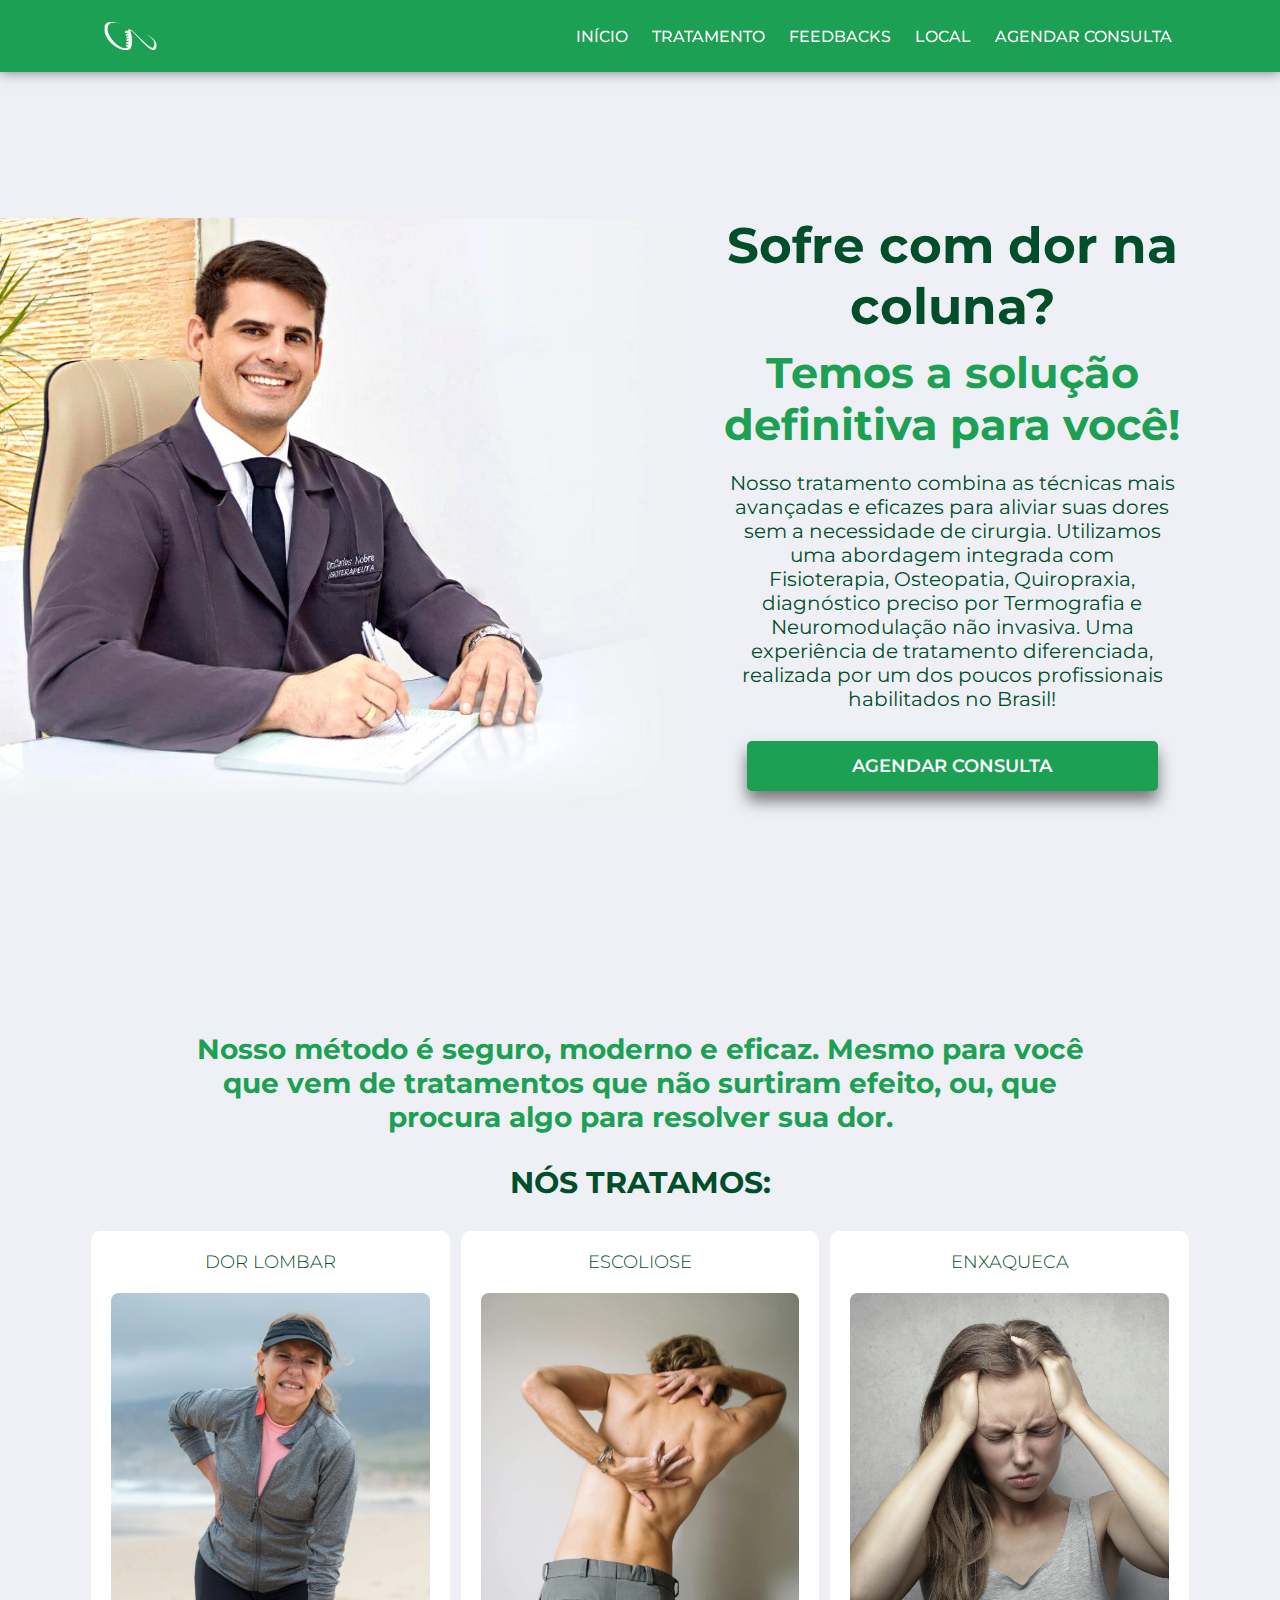
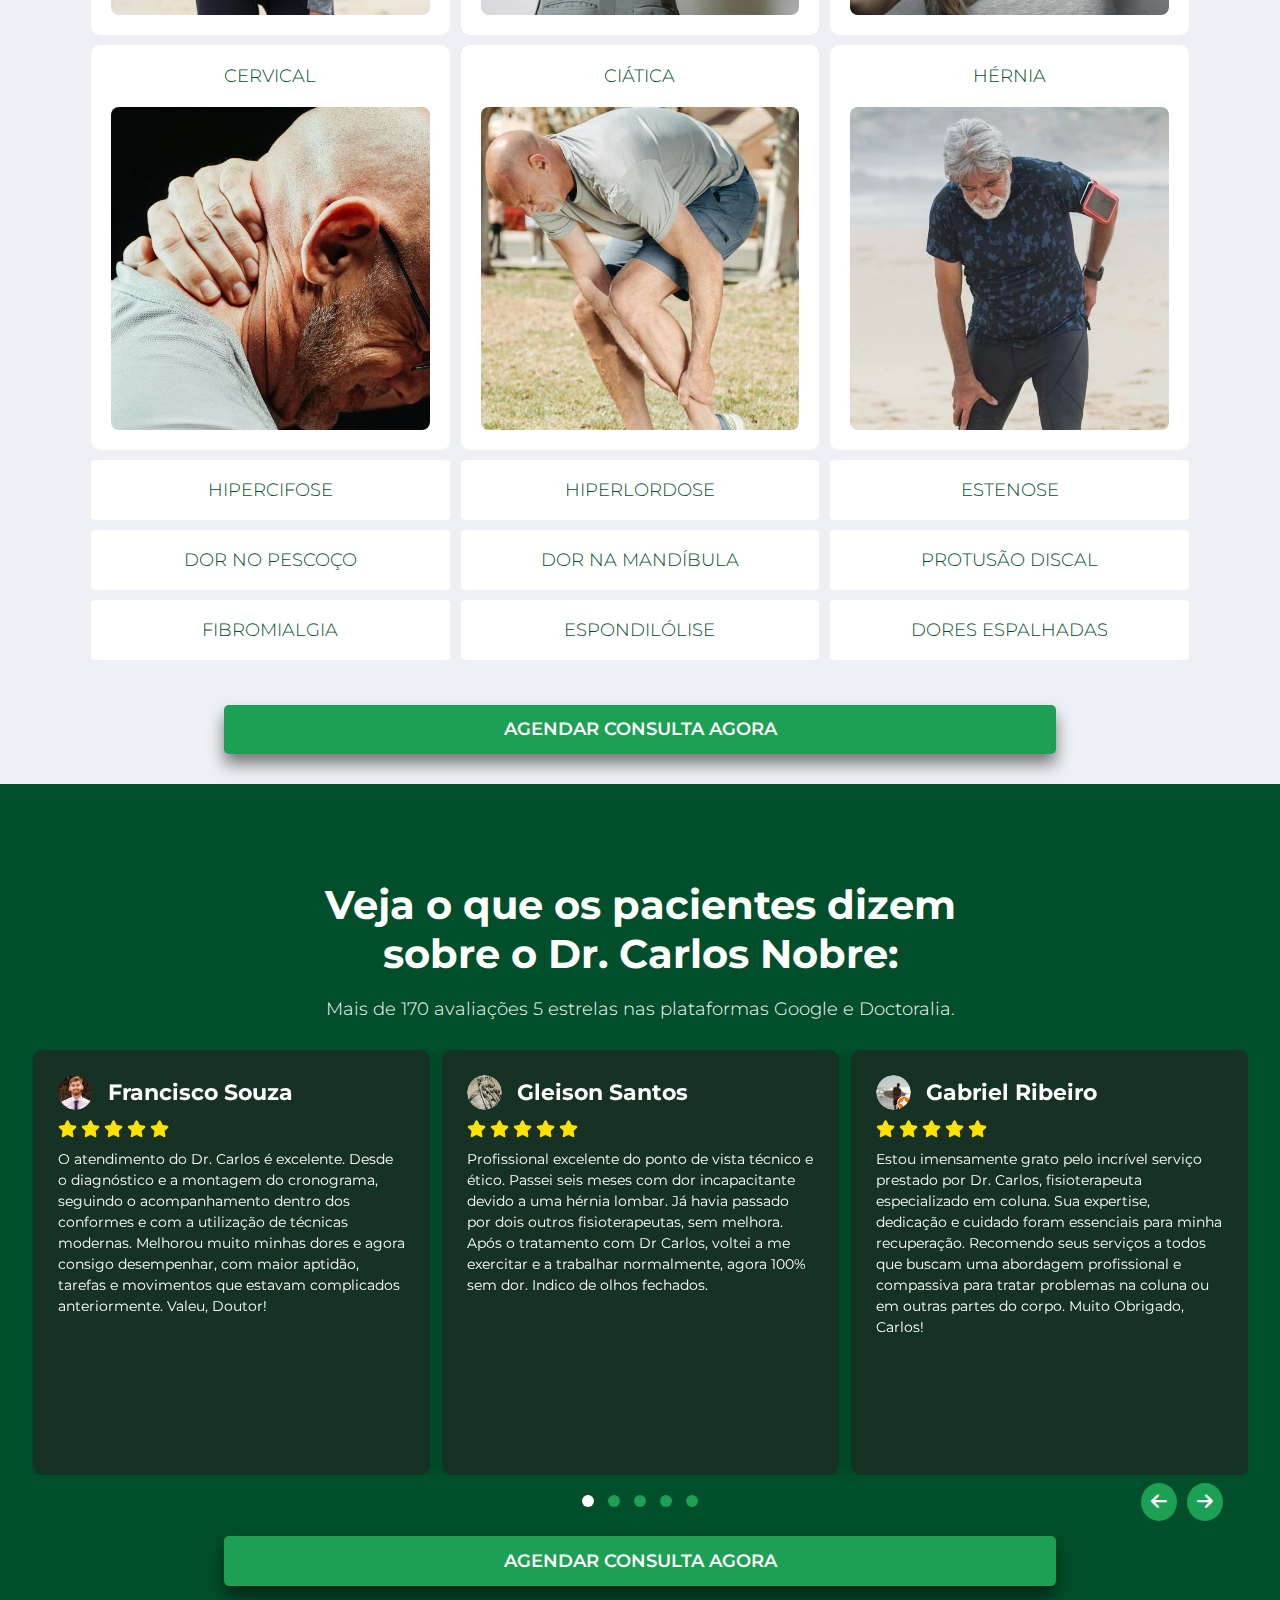
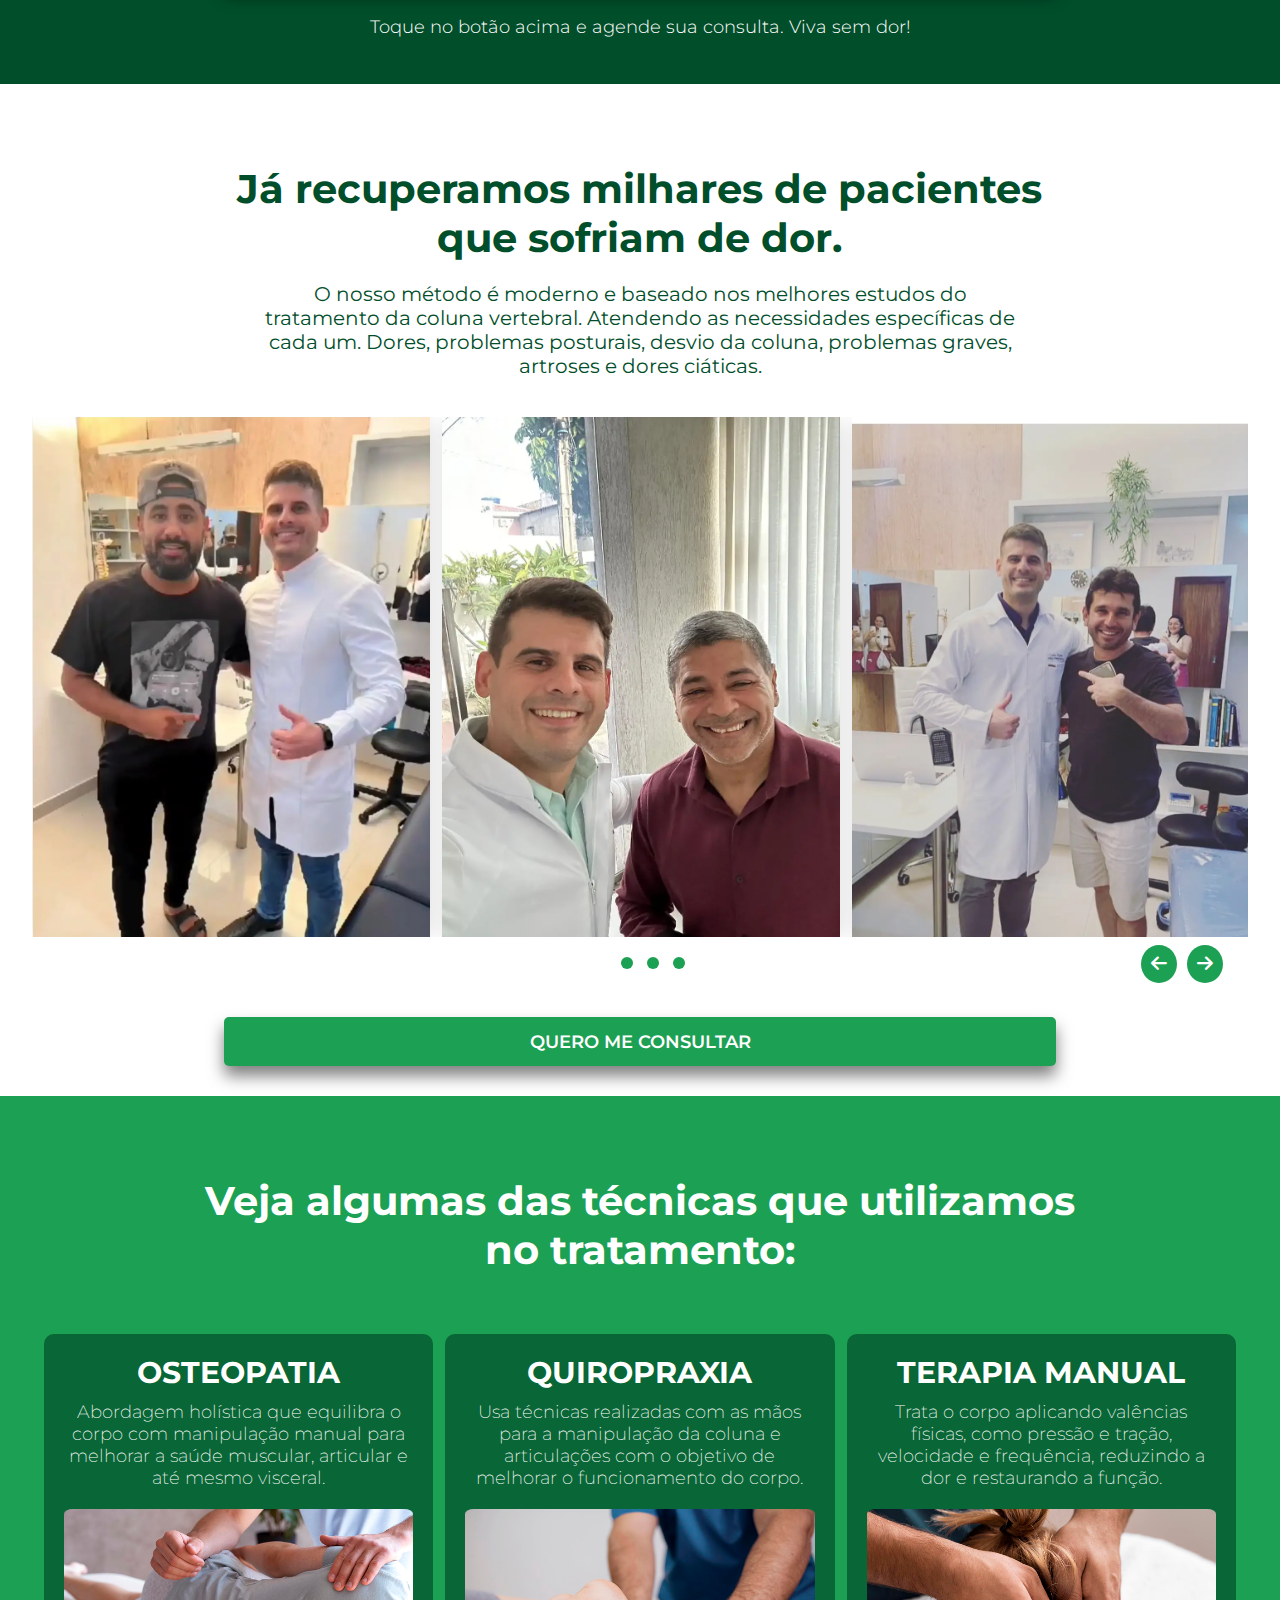
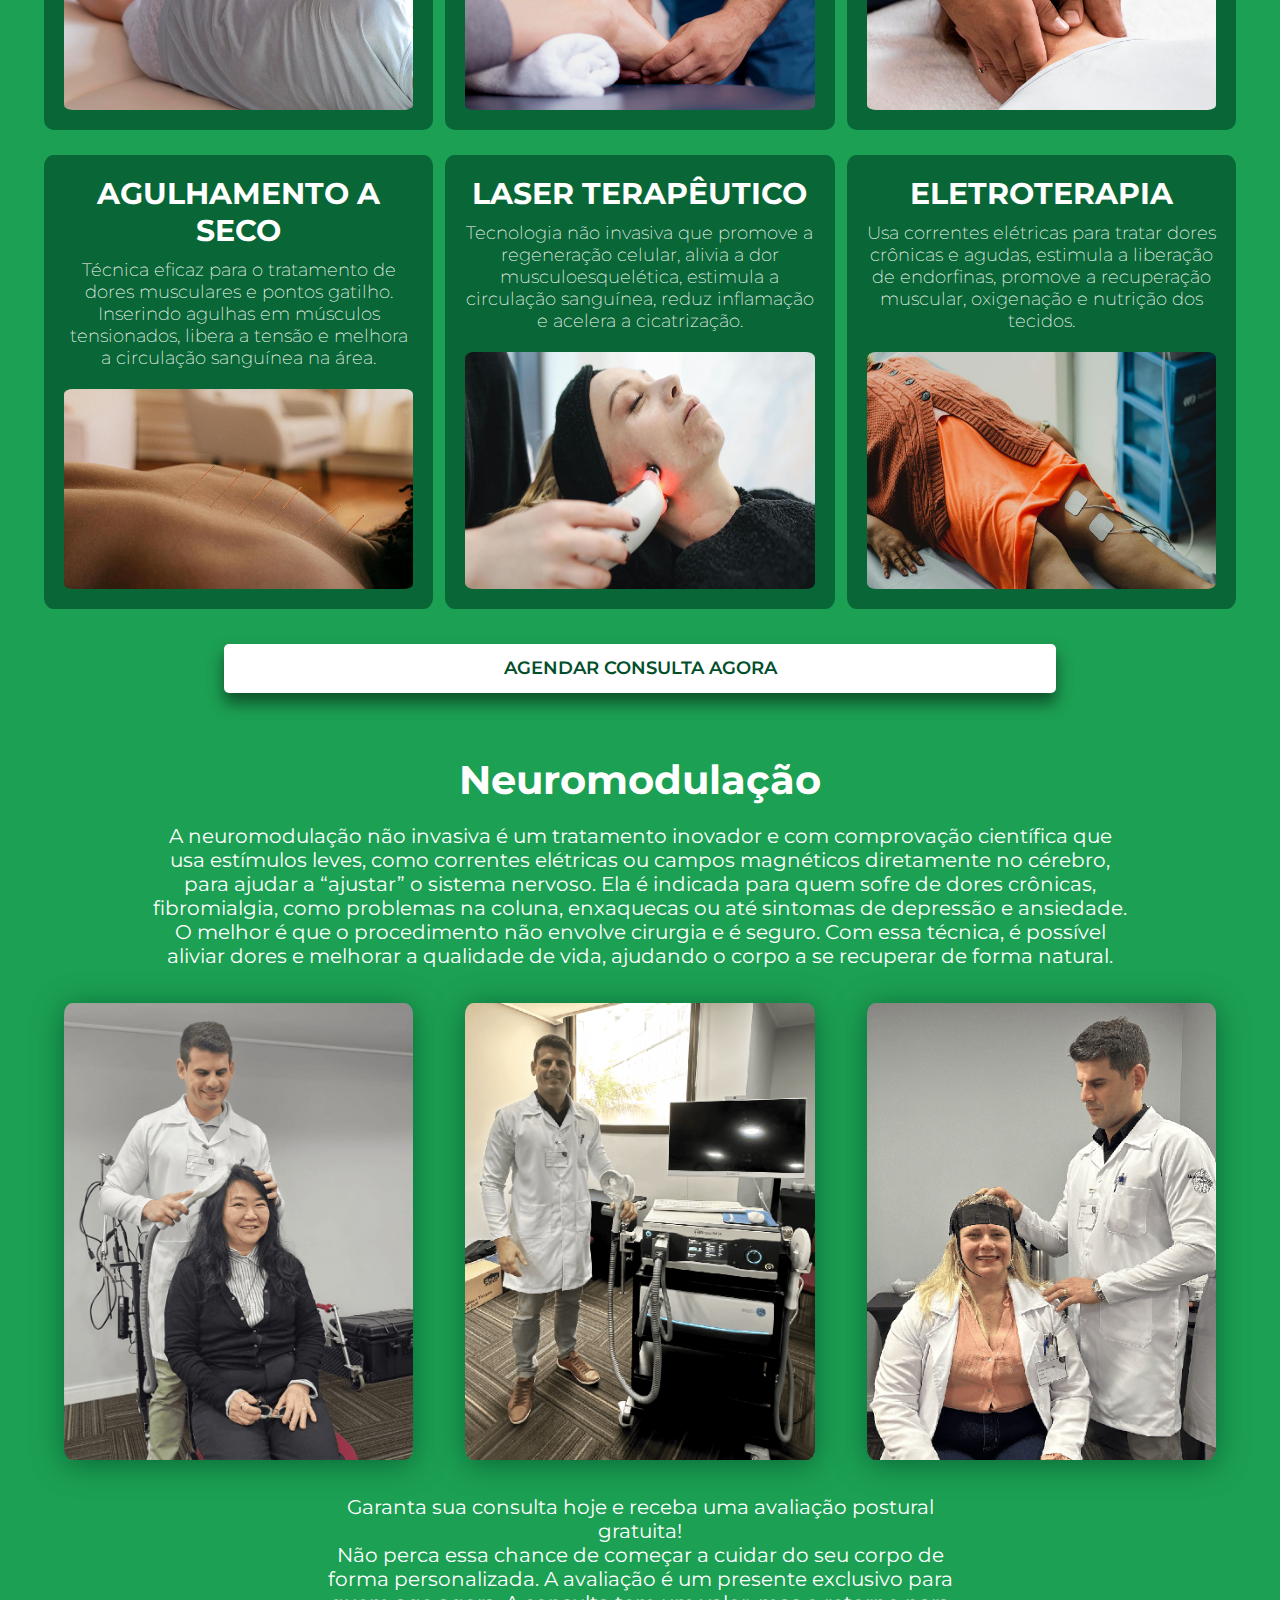
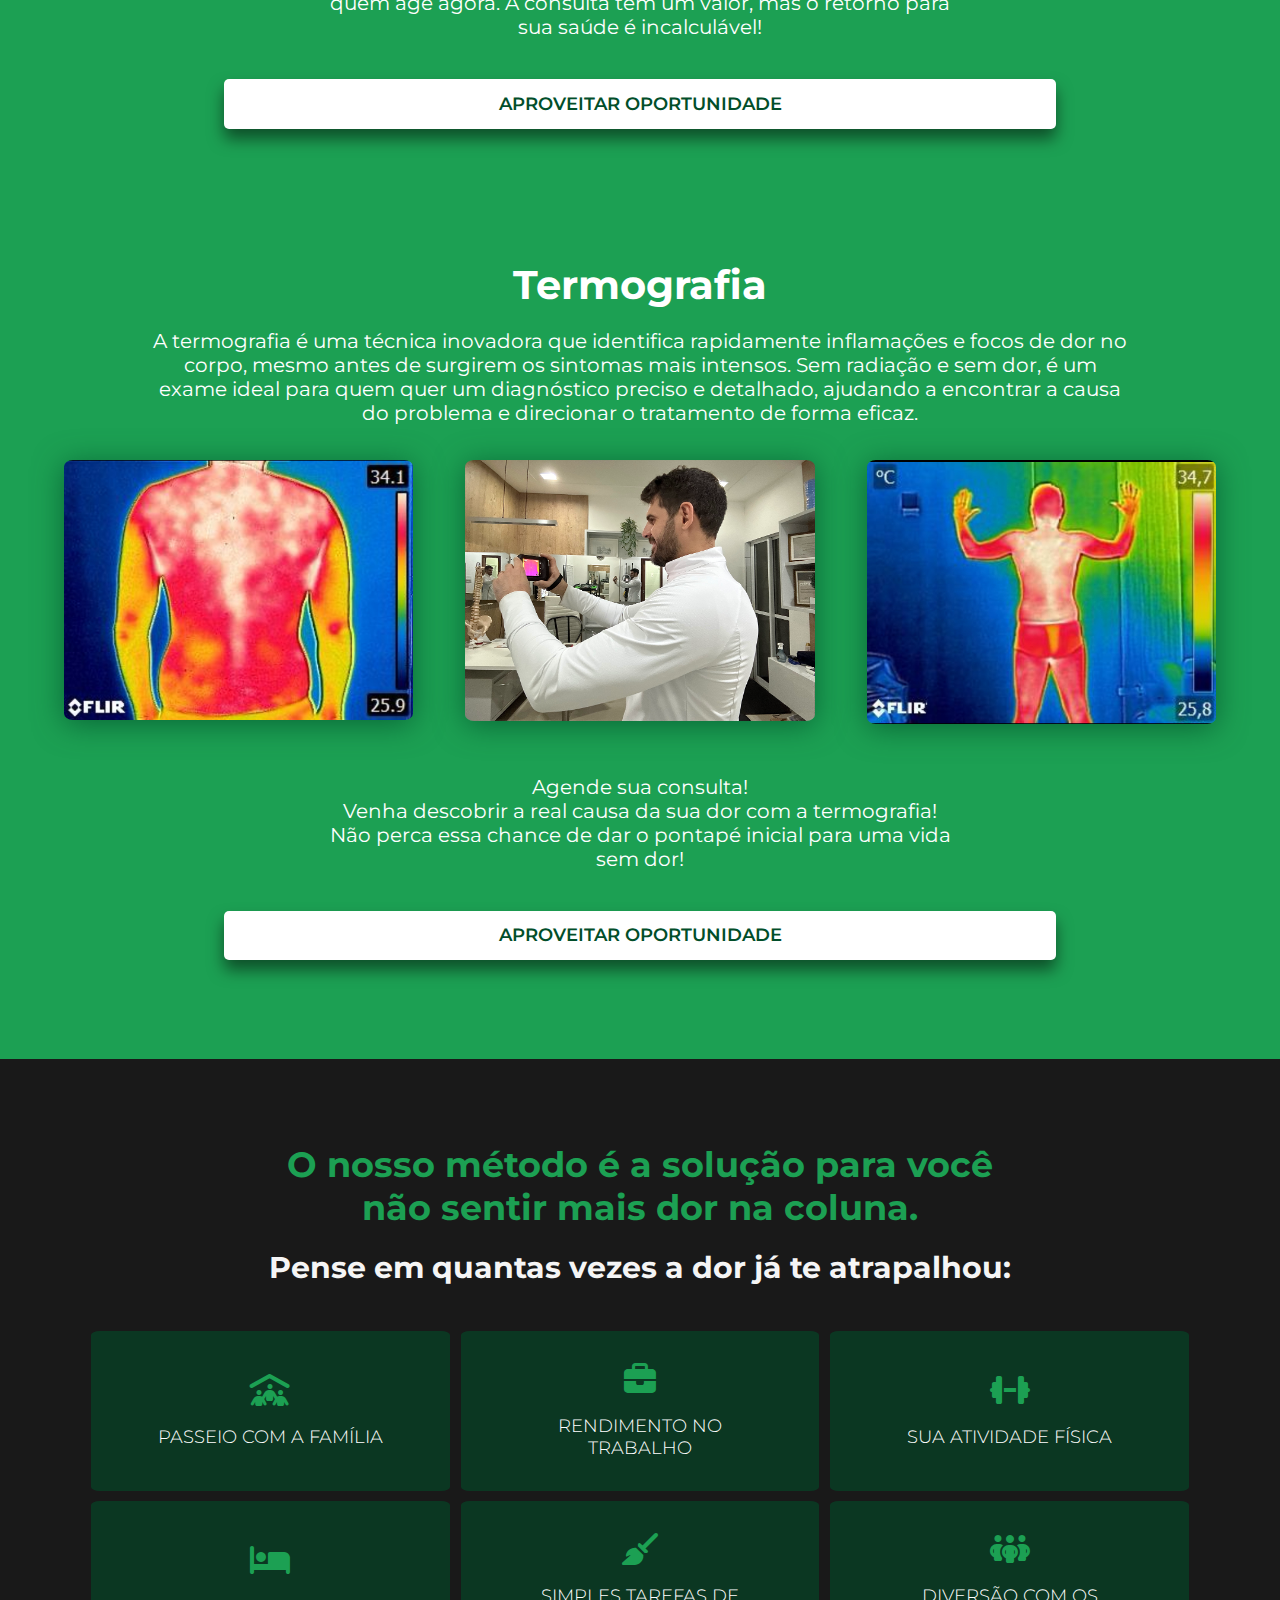
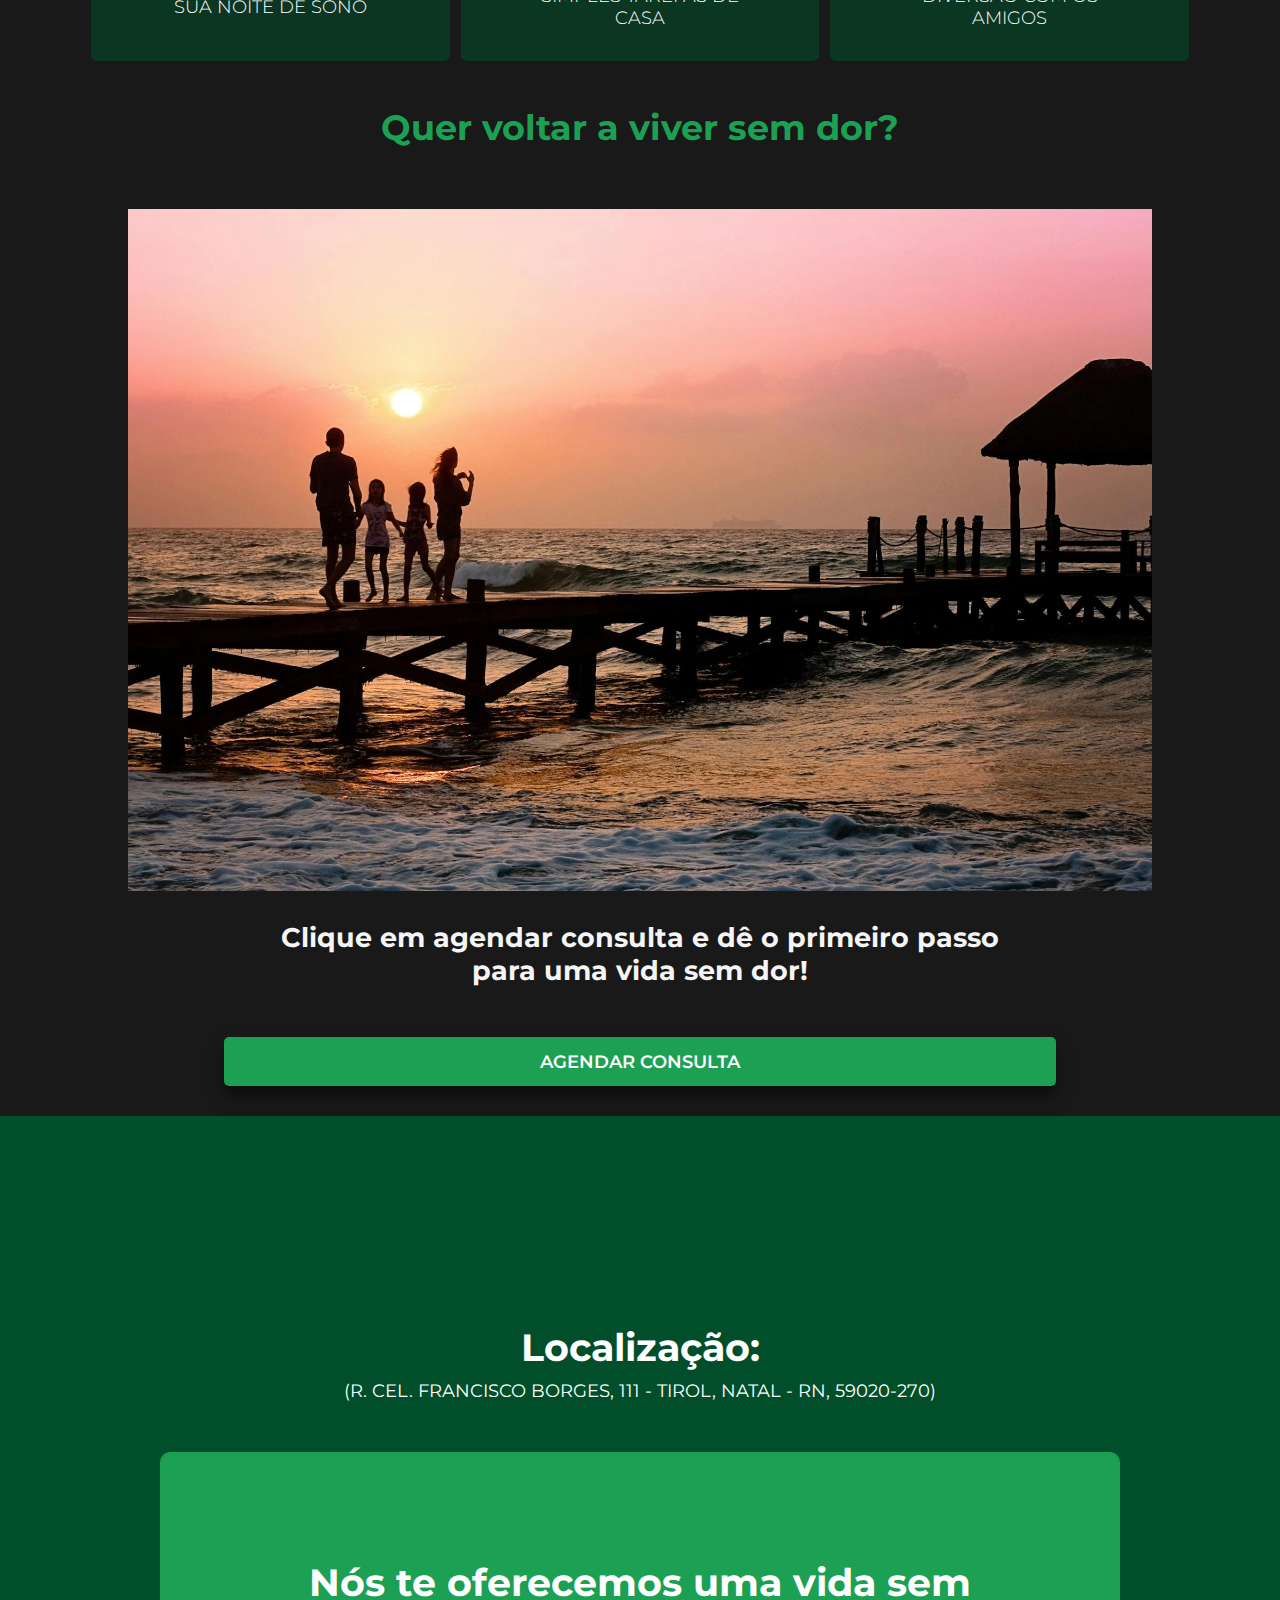
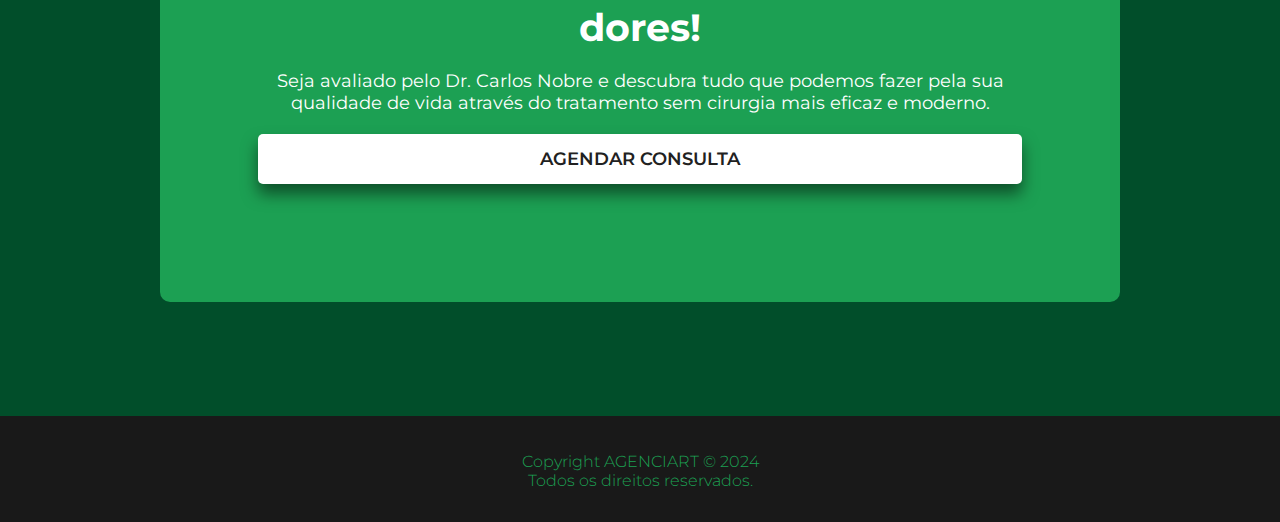
==== index.html @ 6aab580a "Update index.html" ====
<!DOCTYPE html>
<html lang="pt-br">

<head>
    <meta charset="UTF-8">
    <meta name="viewport" content="width=device-width, initial-scale=1.0">
    <meta name="description" content="Vou tratar sua coluna utilizando os melhores métodos, assim como fiz com milhares de pacientes que voltaram a viver suas vidas normalmente,
    sem aquela dor que impedia eles de realizarem simples atividades. Entre em contato e resgate sua qualidade de vida!">
    <title>Dr. Carlos Nobre - Especialista em coluna (84) 99651-2262</title>
    
    <link rel="shortcut icon" href="./assets/img/favicon.ico" type="image/x-icon" />
    <link rel="preconnect" href="https://fonts.googleapis.com">
    <link rel="preconnect" href="https://fonts.gstatic.com" crossorigin>
    <link href="https://fonts.googleapis.com/css2?family=Montserrat:wght@100;200;300;400;500;600;700;800;900&display=swap" rel="stylesheet">
    <link rel="stylesheet" href="./assets/css/styles.css" />

    <!-- Font Awesome Icons -->
    <link rel="stylesheet" href="https://cdnjs.cloudflare.com/ajax/libs/font-awesome/6.1.1/css/all.min.css"/>

    <!-- Owl Carousel Links -->
    <link rel="stylesheet" href="https://cdnjs.cloudflare.com/ajax/libs/OwlCarousel2/2.3.4/assets/owl.carousel.min.css"/>
    <link rel="stylesheet" href="https://cdnjs.cloudflare.com/ajax/libs/OwlCarousel2/2.3.4/assets/owl.theme.default.min.css"/>

    <!-- Google Tag Manager -->
    <script>(function (w, d, s, l, i) {
        w[l] = w[l] || []; w[l].push({
            'gtm.start':
                new Date().getTime(), event: 'gtm.js'
        }); var f = d.getElementsByTagName(s)[0],
            j = d.createElement(s), dl = l != 'dataLayer' ? '&l=' + l : ''; j.async = true; j.src =
                'https://www.googletagmanager.com/gtm.js?id=' + i + dl; f.parentNode.insertBefore(j, f);
    })(window, document, 'script', 'dataLayer', 'GTM-MXJ6X7V');</script>
    <!-- End Google Tag Manager -->
</head>

<body>
    <!-- Google Tag Manager (noscript) -->
    <noscript><iframe src="https://www.googletagmanager.com/ns.html?id=GTM-MXJ6X7V" height="0" width="0"
        style="display:none;visibility:hidden"></iframe></noscript>
    <!-- End Google Tag Manager (noscript) -->
    <header>
        <nav class="navbar">
            <div class="container">
                <div class="navbar-brand">
                    <picture>
                        <img src="./assets/img/logo-color.png" alt="Logo Carlos Nobre - Fisioterapeuta" />
                    </picture>
                </div>
                <button aria-controls="nav" aria-label="Links de navegação" class="menu" type="button">
                    <div class="linha"></div>
                    <div class="linha"></div>
                    <div class="linha"></div>
                </button>
                    
                    <ul id="nav" class="navlinks" aria-expanded="false">
                        <li><a href="#home">Início</a></li>
                        <li><a href="#solution">Tratamento</a></li>
                        <li><a href="#feedback">Feedbacks</a></li>
                        <li><a href="#local">Local</a></li>
                        <li><a onclick="return gtag_report_conversion('https://api.whatsapp.com/send?phone=5584996512262&text=Ol%C3%A1%2C%20gostaria%20de%20agendar%20uma%20consulta%20com%20Dr.%20Carlos%20Nobre%20e%20tamb%C3%A9m%20ganhar%20uma%20avalia%C3%A7%C3%A3o%20postural%20gratuita.');"
                            href="https://api.whatsapp.com/send?phone=5584996512262&text=Ol%C3%A1%2C%20gostaria%20de%20agendar%20uma%20consulta%20com%20Dr.%20Carlos%20Nobre%20e%20tamb%C3%A9m%20ganhar%20uma%20avalia%C3%A7%C3%A3o%20postural%20gratuita. " target="_blank ">AGENDAR CONSULTA</a></li>
                    </ul>
                
                </div>
        </nav>
    </header>
    
    <main>
        <section id="home" class="home">
            <div class="container-picture">
                <picture>
                    <img src="./assets/img/background-home.jpg" alt="Dr. Carlos Nobre" id="bg-home-img"
                        class="bg-home-img" />
                </picture>
            </div>
            <div class="container">
                <h1>
                    Sofre com dor na coluna?
                </h1>
                <h2>
                    Temos a solução definitiva para você!
                </h2>
                <p>
                    Nosso tratamento combina as técnicas mais avançadas e eficazes para aliviar suas dores sem a necessidade de cirurgia. Utilizamos uma abordagem integrada com Fisioterapia, Osteopatia, Quiropraxia, diagnóstico preciso por Termografia e Neuromodulação não invasiva. Uma experiência de tratamento diferenciada, realizada por um dos poucos profissionais habilitados no Brasil!
                </p>
                <a class="botao-cta-2" onclick="return gtag_report_conversion('https://api.whatsapp.com/send?phone=5584996512262&text=Ol%C3%A1%2C%20gostaria%20de%20agendar%20uma%20consulta%20com%20Dr.%20Carlos%20Nobre%20e%20tamb%C3%A9m%20ganhar%20uma%20avalia%C3%A7%C3%A3o%20postural%20gratuita.');"
                href="https://api.whatsapp.com/send?phone=5584996512262&text=Ol%C3%A1%2C%20gostaria%20de%20agendar%20uma%20consulta%20com%20Dr.%20Carlos%20Nobre%20e%20tamb%C3%A9m%20ganhar%20uma%20avalia%C3%A7%C3%A3o%20postural%20gratuita. " target="_blank ">AGENDAR CONSULTA</a>
            </div>
            <div class="container-picture-2">
                <!--
                    <picture>
                        <img src="./assets/img/standing-cut.png" alt="Dr. Carlos Nobre" id="bg-home-mobile-img"
                        class="bg-home-mobile-img" />
                    </picture>
                -->
                <picture>
                    <img src="./assets/img/background-home.jpg" alt="Dr. Carlos Nobre" id="bg-home-img"
                        class="bg-home-img" />
                </picture>
            </div>
        </section>
        <section id="treat" class="treat">
            <div class="container">
                <h1>
                    Nosso método é seguro, moderno e eficaz. Mesmo para você que vem de tratamentos que não surtiram efeito, ou, que procura algo para resolver sua dor.
                </h1>
                <h2>
                    Nós tratamos:
                </h2>
            </div>
            <ul class="container-items">
                <li class="box-items-with-image">
                    <h1>Dor lombar</h1>
                    <div class="container-picture">
                        <picture>
                            <img src="./assets/img/treat-images/1.webp" alt="Dor lombar" id="treat-image1"
                            class="treat-image1" />
                        </picture>
                    </div>
                </li>
                <li class="box-items-with-image">
                    <h1>Escoliose</h1>
                    <div class="container-picture">
                        <picture>
                            <img src="./assets/img/treat-images/2.webp" alt="Escoliose" id="treat-image2"
                            class="treat-image2" />
                        </picture>
                    </div>
                </li>
                <li class="box-items-with-image">
                    <h1>Enxaqueca</h1>
                    <div class="container-picture">
                        <picture>
                            <img src="./assets/img/treat-images/3.webp" alt="Enxaqueca" id="treat-image3"
                            class="treat-image3" />
                        </picture>
                    </div>
                </li>
                <li class="box-items-with-image">
                    <h1>Cervical</h1>
                    <div class="container-picture">
                        <picture>
                            <img src="./assets/img/treat-images/4.webp" alt="Cervical" id="treat-image4"
                            class="treat-image4" />
                        </picture>
                    </div>
                </li>
                <li class="box-items-with-image">
                    <h1>Ciática</h1>
                    <div class="container-picture">
                        <picture>
                            <img src="./assets/img/treat-images/5.webp" alt="Ciática" id="treat-image5"
                            class="treat-image5" />
                        </picture>
                    </div>
                </li>
                <li class="box-items-with-image">
                    <h1>Hérnia</h1>
                    <div class="container-picture">
                        <picture>
                            <img src="./assets/img/treat-images/6.webp" alt="Dor lombar" id="treat-image6"
                            class="treat-image6" />
                        </picture>
                    </div>
                </li>
                <li class="box-items">
                    <h1>Hipercifose</h1>
                </li>
                <li class="box-items">
                    <h1>Hiperlordose</h1>
                </li>
                <li class="box-items">
                    <h1>Estenose</h1>
                </li>
                <li class="box-items">
                    <h1>Dor no pescoço</h1>
                </li>
                <li class="box-items">
                    <h1>Dor na mandíbula</h1>
                </li>
                <li class="box-items">
                    <h1>Protusão discal</h1>
                </li>
                <li class="box-items">
                    <h1>Fibromialgia</h1>
                </li>
                <li class="box-items">
                    <h1>Espondilólise</h1>
                </li>
                <li class="box-items">
                    <h1>Dores espalhadas</h1>
                </li>
            </ul>
            <a class="botao-cta-2" onclick="return gtag_report_conversion('https://api.whatsapp.com/send?phone=5584996512262&text=Ol%C3%A1%2C%20gostaria%20de%20agendar%20uma%20consulta%20com%20Dr.%20Carlos%20Nobre%20e%20tamb%C3%A9m%20ganhar%20uma%20avalia%C3%A7%C3%A3o%20postural%20gratuita.');"
                href="https://api.whatsapp.com/send?phone=5584996512262&text=Ol%C3%A1%2C%20gostaria%20de%20agendar%20uma%20consulta%20com%20Dr.%20Carlos%20Nobre%20e%20tamb%C3%A9m%20ganhar%20uma%20avalia%C3%A7%C3%A3o%20postural%20gratuita. " target="_blank ">AGENDAR CONSULTA AGORA</a>
        </section>
        <section id="feedback" class="mid">
            <h1>
                Veja o que os pacientes dizem sobre o Dr. Carlos Nobre:
            </h1>
            <h3>
                Mais de 170 avaliações 5 estrelas nas plataformas Google e Doctoralia.
            </h3>
            <div class="carousel-section">
                <div class="owl-carousel owl-theme feedbacks-container">
                    <div class="item feedback-card">
                        <div class="test-card-body">
                            <div class="relato">
                                <div class="profile">
                                    <div class="profile-image">
                                        <img src="./assets/img/feedbacks-google/image1.png" alt="Feedback sobre o tratamento do Dr. Carlos Nobre">
                                    </div>
                                    <div class="profile-desc">
                                        <span>Francisco Souza</span>
                                    </div>
                                </div>
                            </div>
                            <div class="ratings">
                                <i class="fa-solid fa-star"></i>
                                <i class="fa-solid fa-star"></i>
                                <i class="fa-solid fa-star"></i>
                                <i class="fa-solid fa-star"></i>
                                <i class="fa-solid fa-star"></i>
                            </div>
                            <p>O atendimento do Dr. Carlos é excelente.
                                Desde o diagnóstico e a montagem do cronograma, seguindo o acompanhamento dentro dos conformes e com a utilização de técnicas modernas. 
                                Melhorou muito minhas dores e agora consigo desempenhar, com maior aptidão, tarefas e movimentos que estavam complicados anteriormente.
                                Valeu, Doutor!</p>
                        </div>
                    </div>
                    <div class="item feedback-card">
                        <div class="test-card-body">
                            <div class="relato">
                                <div class="profile">
                                    <div class="profile-image">
                                        <img src="./assets/img/feedbacks-google/image2.png" alt="Feedback sobre o tratamento do Dr. Carlos Nobre">
                                    </div>
                                    <div class="profile-desc">
                                        <span>Gleison Santos</span>
                                    </div>
                                </div>
                            </div>
                            <div class="ratings">
                                <i class="fa-solid fa-star"></i>
                                <i class="fa-solid fa-star"></i>
                                <i class="fa-solid fa-star"></i>
                                <i class="fa-solid fa-star"></i>
                                <i class="fa-solid fa-star"></i>
                            </div>
                            <p>Profissional excelente do ponto de vista técnico e ético. Passei seis meses com dor incapacitante devido a uma hérnia lombar. 
                                Já havia passado por dois outros fisioterapeutas, sem melhora. Após o tratamento com Dr Carlos, voltei a me exercitar e a trabalhar normalmente, 
                                agora 100% sem dor. Indico de olhos fechados.</p>
                        </div>
                    </div>
                    <div class="item feedback-card">
                        <div class="test-card-body">
                            <div class="relato">
                                <div class="profile">
                                    <div class="profile-image">
                                        <img src="./assets/img/feedbacks-google/image3.png" alt="Feedback sobre o tratamento do Dr. Carlos Nobre">
                                    </div>
                                    <div class="profile-desc">
                                        <span>Gabriel Ribeiro</span>
                                    </div>
                                </div>
                            </div>
                            <div class="ratings">
                                <i class="fa-solid fa-star"></i>
                                <i class="fa-solid fa-star"></i>
                                <i class="fa-solid fa-star"></i>
                                <i class="fa-solid fa-star"></i>
                                <i class="fa-solid fa-star"></i>
                            </div>
                            <p>Estou imensamente grato pelo incrível serviço prestado por Dr. Carlos, fisioterapeuta especializado em coluna. Sua expertise, dedicação e cuidado foram essenciais para minha recuperação.
                                Recomendo seus serviços a todos que buscam uma abordagem profissional e compassiva para tratar problemas na coluna ou em outras partes do corpo.
                                Muito Obrigado, Carlos!</p>
                        </div>
                    </div>
                    <div class="item feedback-card">
                        <div class="test-card-body">
                            <div class="relato">
                                <div class="profile">
                                    <div class="profile-image">
                                        <img src="./assets/img/feedbacks-google/image4.png" alt="Feedback sobre o tratamento do Dr. Carlos Nobre">
                                    </div>
                                    <div class="profile-desc">
                                        <span>Emily Ferreira</span>
                                    </div>
                                </div>
                            </div>
                            <div class="ratings">
                                <i class="fa-solid fa-star"></i>
                                <i class="fa-solid fa-star"></i>
                                <i class="fa-solid fa-star"></i>
                                <i class="fa-solid fa-star"></i>
                                <i class="fa-solid fa-star"></i>
                            </div>
                            <p>Muito top! Amei o tratamento. O doutor auxilia em todos aspectos, além de tirar dúvidas e fazer uma avaliação a cada consulta. Vão e não se arrependam! 
                                Ele proporciona mudança de vida. Eu não estava mais conseguindo realizar minhas atividades diárias de maneira proveitosa por causa das minhas dores, 
                                e após as sessões com as indicações e terapia manual finalmente consegui estar mais ativa.</p>
                        </div>
                    </div>
                    <div class="item feedback-card">
                        <div class="test-card-body">
                            <div class="relato">
                                <div class="profile">
                                    <div class="profile-image">
                                        <img src="./assets/img/feedbacks-google/image5.png" alt="Feedback sobre o tratamento do Dr. Carlos Nobre">
                                    </div>
                                    <div class="profile-desc">
                                        <span>Ricardo Pedroza</span>
                                    </div>
                                </div>
                            </div>
                            <div class="ratings">
                                <i class="fa-solid fa-star"></i>
                                <i class="fa-solid fa-star"></i>
                                <i class="fa-solid fa-star"></i>
                                <i class="fa-solid fa-star"></i>
                                <i class="fa-solid fa-star"></i>
                            </div>
                            <p>Profissional muito competente. Estive por 6 meses convivendo com dores e dependendo de medicações por um problema de hérnia de disco, onde já havia tentado tratar sem sucesso com vários profissionais. 
                                Após o tratamento com o Dr. Carlos, a dor diminuiu consideravelmente, pude voltar a praticar exercícios e já não dependo de medicações.</p>
                        </div>
                    </div>
                    <div class="item feedback-card">
                        <div class="test-card-body">
                            <div class="relato">
                                <div class="profile">
                                    <div class="profile-image">
                                        <img src="./assets/img/feedbacks-google/image6.png" alt="Feedback sobre o tratamento do Dr. Carlos Nobre">
                                    </div>
                                    <div class="profile-desc">
                                        <span>Pedro Ângelo</span>
                                    </div>
                                </div>
                            </div>
                            <div class="ratings">
                                <i class="fa-solid fa-star"></i>
                                <i class="fa-solid fa-star"></i>
                                <i class="fa-solid fa-star"></i>
                                <i class="fa-solid fa-star"></i>
                                <i class="fa-solid fa-star"></i>
                            </div>
                            <p>Minhas expectativas foram superadas pelo profissionalismo, atenção e cuidados a mim dispensados no tratamento do meu problema. 
                                Já no primeiro atendimento obtive um resultado animador, pois entrei no consultório dele depois de ter ficado praticamente dois dias sem dormir direito por causa da terrível dor ciática e com uma redução significativa na mobilidade. 
                                Tive a grata recompensa de sair de lá com a dor já amenizada e com a mobilidade bem melhor. A ele, o meu reconhecimento e gratidão.
                            </p>
                        </div>
                    </div>
                    <div class="item feedback-card">
                        <div class="test-card-body">
                            <div class="relato">
                                <div class="profile">
                                    <div class="profile-image">
                                        <img src="./assets/img/feedbacks-google/image7.png" alt="Feedback sobre o tratamento do Dr. Carlos Nobre">
                                    </div>
                                    <div class="profile-desc">
                                        <span>Iono Oliveira</span>
                                    </div>
                                </div>
                            </div>
                            <div class="ratings">
                                <i class="fa-solid fa-star"></i>
                                <i class="fa-solid fa-star"></i>
                                <i class="fa-solid fa-star"></i>
                                <i class="fa-solid fa-star"></i>
                                <i class="fa-solid fa-star"></i>
                            </div>
                            <p>Fisioterapeuta muito atencioso, o tratamento é direcionado e individualizado, bem como o atendimento! Já me atendeu várias vezes e sempre o resultado é bem acima do esperado. Essa última, resolveu meu problema no primeiro movimento, parecia mágica rsrsrs! Profissional exemplar!</p>
                        </div>
                    </div>
                    <div class="item feedback-card">
                        <div class="test-card-body">
                            <div class="relato">
                                <div class="profile">
                                    <div class="profile-image">
                                        <img src="./assets/img/feedbacks-google/image8.png" alt="Feedback sobre o tratamento do Dr. Carlos Nobre">
                                    </div>
                                    <div class="profile-desc">
                                        <span>Gislaine Diego</span>
                                    </div>
                                </div>
                            </div>
                            <div class="ratings">
                                <i class="fa-solid fa-star"></i>
                                <i class="fa-solid fa-star"></i>
                                <i class="fa-solid fa-star"></i>
                                <i class="fa-solid fa-star"></i>
                                <i class="fa-solid fa-star"></i>
                            </div>
                            <p>Bom, eu disse ao Dr. Carlos que foram os anjos que me encaminharam até ele. Eu cheguei com muita dor, sem conseguir fazer praticamente nada: me vestir sozinha, abaixar para pegar algo no chão e até tomar banho era difícil. Andar ou ficar de pé por mais de 5 minutos era impossível.
                                 Na primeira consulta, já notei uma enorme diferença e fui seguindo tudo que ele passou. 
                                 Hoje, recebi alta e, graças a Deus, estou bem. Estou extremamente satisfeita com o atendimento e indico demais, um excelente profissional.</p>
                        </div>
                    </div>
                    <div class="item feedback-card">
                        <div class="test-card-body">
                            <div class="relato">
                                <div class="profile">
                                    <div class="profile-image">
                                        <img src="./assets/img/feedbacks-google/image9.png" alt="Feedback sobre o tratamento do Dr. Carlos Nobre">
                                    </div>
                                    <div class="profile-desc">
                                        <span>Pedro Isaac</span>
                                    </div>
                                </div>
                            </div>
                            <div class="ratings">
                                <i class="fa-solid fa-star"></i>
                                <i class="fa-solid fa-star"></i>
                                <i class="fa-solid fa-star"></i>
                                <i class="fa-solid fa-star"></i>
                                <i class="fa-solid fa-star"></i>
                            </div>
                            <p>Carlos é um profissional diferenciado.
                                Passei muitos anos indo para fisioterapias ofertadas por Planos de Saúde e no geral, não analisam as particularidades de cada paciente.
                                Já com Carlos é diferente. Há uma concepção mais humanizada, de modo que permite “atacar” os problemas do paciente, considerando crenças historicamente construídas, hábitos de vida e as queixas sobre a saúde. Ele alia o enfrentamento dos problemas na coluna com motivação psicológica, proporcionando uma abordagem mais holística e com maior probabilidade de êxito.
                                Por isso, recomendo.</p>
                        </div>
                    </div>
                    <div class="item feedback-card">
                        <div class="test-card-body">
                            <div class="relato">
                                <div class="profile">
                                    <div class="profile-image">
                                        <img src="./assets/img/feedbacks-google/image10.png" alt="Feedback sobre o tratamento do Dr. Carlos Nobre">
                                    </div>
                                    <div class="profile-desc">
                                        <span>Mendell Medeiros</span>
                                    </div>
                                </div>
                            </div>
                            <div class="ratings">
                                <i class="fa-solid fa-star"></i>
                                <i class="fa-solid fa-star"></i>
                                <i class="fa-solid fa-star"></i>
                                <i class="fa-solid fa-star"></i>
                                <i class="fa-solid fa-star"></i>
                            </div>
                            <p>Atendimento diferenciado e personalizado! Fez uma grande diferença na minha qualidade de vida e me orientou para a manutenção dos exercícios em casa/academia. Indico o profissional!</p>
                        </div>
                    </div>
                    <div class="item feedback-card">
                        <div class="test-card-body">
                            <div class="relato">
                                <div class="profile">
                                    <div class="profile-image">
                                        <img src="./assets/img/feedbacks-google/image11.png" alt="Feedback sobre o tratamento do Dr. Carlos Nobre">
                                    </div>
                                    <div class="profile-desc">
                                        <span>Marya Sylvya</span>
                                    </div>
                                </div>
                            </div>
                            <div class="ratings">
                                <i class="fa-solid fa-star"></i>
                                <i class="fa-solid fa-star"></i>
                                <i class="fa-solid fa-star"></i>
                                <i class="fa-solid fa-star"></i>
                                <i class="fa-solid fa-star"></i>
                            </div>
                            <p>Muito bom! Adorei o atendimento para com o meu filho de 16 anos. Um ótimo profissional, com muitas técnicas e orientações sobre como seguir o tratamento. O Dr. Carlos é bem específico no diagnóstico e, o principal, 
                                trata o problema na hora e depois passa os exercícios fundamentais para continuar. Está de parabéns! O meu filho saiu do consultório dele muito melhor da coluna. Obrigada!</p>
                        </div>
                    </div>
                    <div class="item feedback-card">
                        <div class="test-card-body">
                            <div class="relato">
                                <div class="profile">
                                    <div class="profile-image">
                                        <img src="./assets/img/feedbacks-google/image12.png" alt="Feedback sobre o tratamento do Dr. Carlos Nobre">
                                    </div>
                                    <div class="profile-desc">
                                        <span>Hermano Filgueira</span>
                                    </div>
                                </div>
                            </div>
                            <div class="ratings">
                                <i class="fa-solid fa-star"></i>
                                <i class="fa-solid fa-star"></i>
                                <i class="fa-solid fa-star"></i>
                                <i class="fa-solid fa-star"></i>
                                <i class="fa-solid fa-star"></i>
                            </div>
                            <p>Ambiente de alto padrão, profissional cuidadoso e preocupado com o paciente. Segue rigorosamente o horário de atendimento. Fantástico! Voltarei mais vezes. Recomendo.</p>
                        </div>
                    </div>
                    <div class="item feedback-card">
                        <div class="test-card-body">
                            <div class="relato">
                                <div class="profile">
                                    <div class="profile-image">
                                        <img src="./assets/img/feedbacks-google/image13.png" alt="Feedback sobre o tratamento do Dr. Carlos Nobre">
                                    </div>
                                    <div class="profile-desc">
                                        <span>Miguel Rocha</span>
                                    </div>
                                </div>
                            </div>
                            <div class="ratings">
                                <i class="fa-solid fa-star"></i>
                                <i class="fa-solid fa-star"></i>
                                <i class="fa-solid fa-star"></i>
                                <i class="fa-solid fa-star"></i>
                                <i class="fa-solid fa-star"></i>
                            </div>
                            <p>Excelente experiência. Extremamente educado e atencioso. Tive uma lesão na costela e melhorei muito com exercícios gradativos. Recomendo fortemente.</p>
                        </div>
                    </div>
                    <div class="item feedback-card">
                        <div class="test-card-body">
                            <div class="relato">
                                <div class="profile">
                                    <div class="profile-image">
                                        <img src="./assets/img/feedbacks-google/image14.png" alt="Feedback sobre o tratamento do Dr. Carlos Nobre">
                                    </div>
                                    <div class="profile-desc">
                                        <span>Edcarlos Marinho</span>
                                    </div>
                                </div>
                            </div>
                            <div class="ratings">
                                <i class="fa-solid fa-star"></i>
                                <i class="fa-solid fa-star"></i>
                                <i class="fa-solid fa-star"></i>
                                <i class="fa-solid fa-star"></i>
                                <i class="fa-solid fa-star"></i>
                            </div>
                            <p>Em duas semanas de um bom acompanhamento após a consulta, as dores que estavam incomodando cessaram. 
                                Dores estas que não eram crônicas mas incomodavam. Profissional de confiança, atencioso. Recomendo!</p>
                        </div>
                    </div>
                    <div class="item feedback-card">
                        <div class="test-card-body">
                            <div class="relato">
                                <div class="profile">
                                    <div class="profile-image">
                                        <img src="./assets/img/feedbacks-google/image15.png" alt="Feedback sobre o tratamento do Dr. Carlos Nobre">
                                    </div>
                                    <div class="profile-desc">
                                        <span>Emerson Damasceno</span>
                                    </div>
                                </div>
                            </div>
                            <div class="ratings">
                                <i class="fa-solid fa-star"></i>
                                <i class="fa-solid fa-star"></i>
                                <i class="fa-solid fa-star"></i>
                                <i class="fa-solid fa-star"></i>
                                <i class="fa-solid fa-star"></i>
                            </div>
                            <p>Fui surpreendido com a qualidade do atendimento, super atencioso e detalhista com relação ao meu problema, me deixando totalmente esclarecido sobre minha situação 
                                e trazendo as melhores soluções possíveis para resolvê-lo. Entrei com a lombar tão comprometida que não conseguia nem vestir minhas roupas e 
                                saí apto para realizar minhas atividades domésticas e esportivas. Além disso, recebi muita atenção fora da clínica também. Super indico o Dr. Carlos Nobre. 
                                Saí muito satisfeito com o tratamento e só tenho gratidão por tudo.</p>
                        </div>
                    </div>
                </div>
            </div>
            
            <a class="botao-cta-1" onclick="return gtag_report_conversion('https://api.whatsapp.com/send?phone=5584996512262&text=Ol%C3%A1%2C%20gostaria%20de%20agendar%20uma%20consulta%20com%20Dr.%20Carlos%20Nobre%20e%20tamb%C3%A9m%20ganhar%20uma%20avalia%C3%A7%C3%A3o%20postural%20gratuita.');"
                href="https://api.whatsapp.com/send?phone=5584996512262&text=Ol%C3%A1%2C%20gostaria%20de%20agendar%20uma%20consulta%20com%20Dr.%20Carlos%20Nobre%20e%20tamb%C3%A9m%20ganhar%20uma%20avalia%C3%A7%C3%A3o%20postural%20gratuita. " target="_blank ">AGENDAR CONSULTA AGORA</a>
            <h3>
                Toque no botão acima e agende sua consulta. Viva sem dor!
            </h3>
        </section>
        <section id="method" class="method">
            <div class="container">
                <h2>
                    Já recuperamos milhares de pacientes que sofriam de dor.
                </h2>
                <p>
                    O nosso método é moderno e baseado nos melhores estudos do tratamento da coluna vertebral. Atendendo as necessidades específicas de cada um. Dores, problemas posturais, desvio da coluna, problemas graves, artroses e dores ciáticas.
                </p>
            </div>
            <br>
            <div class="carousel-section">
                <div class="owl-carousel owl-theme feedbacks-container">
                    <div class="item feedback-card">
                        <div class="test-card-body">
                            <picture>
                                <img src="./assets/img/patients/1.webp" alt="Dr. Carlos Nobre junto ao paciente sorrindo após ser curado da dor." id="patient-image-1"
                                class="patient-image-1" />
                            </picture>
                        </div>
                    </div>
                    <div class="item feedback-card">
                        <div class="test-card-body">
                            <picture>
                                <img src="./assets/img/patients/2.webp" alt="Dr. Carlos Nobre junto ao paciente sorrindo após ser curado da dor." id="patient-image-2"
                                class="patient-image-2" />
                            </picture>
                        </div>
                    </div>
                    <div class="item feedback-card">
                        <div class="test-card-body">
                            <picture>
                                <img src="./assets/img/patients/3.webp" alt="Dr. Carlos Nobre junto ao paciente sorrindo após ser curado da dor." id="patient-image-3"
                                class="patient-image-3" />
                            </picture>
                        </div>
                    </div>
                    <div class="item feedback-card">
                        <div class="test-card-body">
                            <picture>
                                <img src="./assets/img/patients/4.webp" alt="Dr. Carlos Nobre junto ao paciente sorrindo após ser curado da dor." id="patient-image-4"
                                class="patient-image-4" />
                            </picture>
                        </div>
                    </div>
                    <div class="item feedback-card">
                        <div class="test-card-body">
                            <picture>
                                <img src="./assets/img/patients/5.webp" alt="Dr. Carlos Nobre junto ao paciente sorrindo após ser curado da dor." id="patient-image-5"
                                class="patient-image-5" />
                            </picture>
                        </div>
                    </div>
                    <div class="item feedback-card">
                        <div class="test-card-body">
                            <picture>
                                <img src="./assets/img/patients/6.webp" alt="Dr. Carlos Nobre junto ao paciente sorrindo após ser curado da dor." id="patient-image-6"
                                class="patient-image-6" />
                            </picture>
                        </div>
                    </div>
                    <div class="item feedback-card">
                        <div class="test-card-body">
                            <picture>
                                <img src="./assets/img/patients/7.webp" alt="Dr. Carlos Nobre junto ao paciente sorrindo após ser curado da dor." id="patient-image-7"
                                class="patient-image-7" />
                            </picture>
                        </div>
                    </div>
                    <div class="item feedback-card">
                        <div class="test-card-body">
                            <picture>
                                <img src="./assets/img/patients/8.webp" alt="Dr. Carlos Nobre junto ao paciente sorrindo após ser curado da dor." id="patient-image-8"
                                class="patient-image-8" />
                            </picture>
                        </div>
                    </div>
                    <div class="item feedback-card">
                        <div class="test-card-body">
                            <picture>
                                <img src="./assets/img/patients/9.webp" alt="Dr. Carlos Nobre junto ao paciente sorrindo após ser curado da dor." id="patient-image-9"
                                class="patient-image-9" />
                            </picture>
                        </div>
                    </div>
                    <div class="item feedback-card">
                        <div class="test-card-body">
                            <picture>
                                <img src="./assets/img/patients/10.webp" alt="Dr. Carlos Nobre junto ao paciente sorrindo após ser curado da dor." id="patient-image-10"
                                class="patient-image-10" />
                            </picture>
                        </div>
                    </div>
                    <div class="item feedback-card">
                        <div class="test-card-body">
                            <picture>
                                <img src="./assets/img/patients/11.webp" alt="Dr. Carlos Nobre junto ao paciente sorrindo após ser curado da dor." id="patient-image-11"
                                class="patient-image-11" />
                            </picture>
                        </div>
                    </div>
                    <div class="item feedback-card">
                        <div class="test-card-body">
                            <picture>
                                <img src="./assets/img/patients/12.webp" alt="Dr. Carlos Nobre junto ao paciente sorrindo após ser curado da dor." id="patient-image-12"
                                class="patient-image-12" />
                            </picture>
                        </div>
                    </div>
                </div>
            </div>
            <br>
            <a class="botao-cta-2" onclick="return gtag_report_conversion('https://api.whatsapp.com/send?phone=5584996512262&text=Ol%C3%A1%2C%20gostaria%20de%20agendar%20uma%20consulta%20com%20Dr.%20Carlos%20Nobre%20e%20tamb%C3%A9m%20ganhar%20uma%20avalia%C3%A7%C3%A3o%20postural%20gratuita.');"
                href="https://api.whatsapp.com/send?phone=5584996512262&text=Ol%C3%A1%2C%20gostaria%20de%20agendar%20uma%20consulta%20com%20Dr.%20Carlos%20Nobre%20e%20tamb%C3%A9m%20ganhar%20uma%20avalia%C3%A7%C3%A3o%20postural%20gratuita. " target="_blank ">QUERO ME CONSULTAR</a>
        </section>
        <section id="technique" class="technique">
            <div class="container">
                <h2>
                    Veja algumas das técnicas que utilizamos no tratamento:
                </h2>
            </div>
            <ul class="container-items">
                <li class="box-items">
                    <h1>Osteopatia</h1>
                    <p>Abordagem holística que equilibra o corpo com manipulação manual para melhorar a saúde muscular, articular e até mesmo visceral.</p>
                    <div class="container-picture">
                        <picture>
                            <img src="./assets/img/techniques/technique-image1.jpg" alt="Técnicas da osteopatia" id="technique-image1"
                            class="technique-image1" />
                        </picture>
                    </div>
                </li>
                <li class="box-items">
                    <h1>Quiropraxia</h1>
                    <p>Usa técnicas realizadas com as mãos para a manipulação da coluna e articulações com o objetivo de melhorar o funcionamento do corpo.</p>
                    <div class="container-picture">
                        <picture>
                            <img src="./assets/img/techniques/technique-image2.jpg" alt="Técnicas da quiropraxia" id="technique-image2"
                            class="technique-image2" />
                        </picture>
                    </div>
                </li>
                <li class="box-items">
                    <h1>Terapia manual</h1>
                    <p>Trata o corpo aplicando valências físicas, como pressão e tração, velocidade e frequência, reduzindo a dor e restaurando a função.</p>
                    <div class="container-picture">
                        <picture>
                            <img src="./assets/img/techniques/technique-image3.jpg" alt="Técnicas da terapia manual" id="technique-image3"
                            class="technique-image3" />
                        </picture>
                    </div>
                </li>
                <li class="box-items">
                    <h1>Agulhamento a seco</h1>
                    <p>Técnica eficaz para o tratamento de dores musculares e pontos gatilho. Inserindo agulhas em músculos tensionados, libera a tensão e melhora a circulação sanguínea na área.</p>
                    <div class="container-picture">
                        <picture>
                            <img src="./assets/img/techniques/technique-image4.jpg" alt="Técnicas do agulhamento a seco" id="technique-image4"
                            class="technique-image4" />
                        </picture>
                    </div>
                </li>
                <li class="box-items">
                    <h1>Laser terapêutico</h1>
                    <p>Tecnologia não invasiva que promove a regeneração celular, alivia a dor musculoesquelética, estimula a circulação sanguínea, reduz inflamação e acelera a cicatrização.</p>
                    <div class="container-picture">
                        <picture>
                            <img src="./assets/img/techniques/technique-image5.jpg" alt="Técnicas do laser terapêutico" id="technique-image5"
                            class="technique-image5" />
                        </picture>
                    </div>
                </li>
                <li class="box-items">
                    <h1>Eletroterapia</h1>
                    <p>Usa correntes elétricas para tratar dores crônicas e agudas, estimula a liberação de endorfinas, promove a recuperação muscular, oxigenação e nutrição dos tecidos.</p>
                    <div class="container-picture">
                        <picture>
                            <img src="./assets/img/techniques/technique-image6.jpg" alt="Técnicas da eletroterapia" id="technique-image6"
                            class="technique-image6" />
                        </picture>
                    </div>
                </li>
            </ul>
            <a class="botao-cta-2" onclick="return gtag_report_conversion('https://api.whatsapp.com/send?phone=5584996512262&text=Ol%C3%A1%2C%20gostaria%20de%20agendar%20uma%20consulta%20com%20Dr.%20Carlos%20Nobre%20e%20tamb%C3%A9m%20ganhar%20uma%20avalia%C3%A7%C3%A3o%20postural%20gratuita.');"
                href="https://api.whatsapp.com/send?phone=5584996512262&text=Ol%C3%A1%2C%20gostaria%20de%20agendar%20uma%20consulta%20com%20Dr.%20Carlos%20Nobre%20e%20tamb%C3%A9m%20ganhar%20uma%20avalia%C3%A7%C3%A3o%20postural%20gratuita. " target="_blank ">AGENDAR CONSULTA AGORA</a>
        </section>
        <section id="neuro" class="neuro">
            <div class="container">
                <h1>
                    Neuromodulação
                </h1>
                <h2>A neuromodulação não invasiva é um tratamento inovador e com comprovação científica que usa estímulos leves, como correntes elétricas ou campos magnéticos diretamente no cérebro, para ajudar a “ajustar” o sistema nervoso. Ela é indicada para quem sofre de dores crônicas, fibromialgia, como problemas na coluna, enxaquecas ou até sintomas de depressão e ansiedade. O melhor é que o procedimento não envolve cirurgia e é seguro. Com essa técnica, é possível aliviar dores e melhorar a qualidade de vida, ajudando o corpo a se recuperar de forma natural.</h2>
            </div>
            <ul class="container-items">
                <li class="box-items">
                    <div class="container-picture">
                        <picture>
                            <img src="./assets/img/neuro/neuro-image1.webp" alt="Neuromodulação em paciente" id="neuro-image1"
                            class="neuro-image1" />
                        </picture>
                    </div>
                </li>
                <li class="box-items">
                    <div class="container-picture">
                        <picture>
                            <img src="./assets/img/neuro/neuro-image2.webp" alt="Máquina de neuromodulação" id="neuro-image2"
                            class="neuro-image2" />
                        </picture>
                    </div>
                </li>
                <li class="box-items">
                    <div class="container-picture">
                        <picture>
                            <img src="./assets/img/neuro/neuro-image3.webp" alt="Neuromodulação em paciente" id="neuro-image3"
                            class="neuro-image3" />
                        </picture>
                    </div>
                </li>
            </ul>
            <h3>Garanta sua consulta hoje e receba uma avaliação postural gratuita!
                <br>
                Não perca essa chance de começar a cuidar do seu corpo de forma personalizada. A avaliação é um presente exclusivo para quem age agora. A consulta tem um valor, mas o retorno para sua saúde é incalculável!</h3>
            <a class="botao-cta-2" onclick="return gtag_report_conversion('https://api.whatsapp.com/send?phone=5584996512262&text=Ol%C3%A1%2C%20gostaria%20de%20agendar%20uma%20consulta%20com%20Dr.%20Carlos%20Nobre%20e%20tamb%C3%A9m%20ganhar%20uma%20avalia%C3%A7%C3%A3o%20postural%20gratuita.');"
                href="https://api.whatsapp.com/send?phone=5584996512262&text=Ol%C3%A1%2C%20gostaria%20de%20agendar%20uma%20consulta%20com%20Dr.%20Carlos%20Nobre%20e%20tamb%C3%A9m%20ganhar%20uma%20avalia%C3%A7%C3%A3o%20postural%20gratuita. " target="_blank ">APROVEITAR OPORTUNIDADE</a>
        </section>
        <section id="thermo" class="thermo">
            <div class="container">
                <h1>
                    Termografia
                </h1>
                <h2>A termografia é uma técnica inovadora que identifica rapidamente inflamações e focos de dor no corpo, mesmo antes de surgirem os sintomas mais intensos. Sem radiação e sem dor, é um exame ideal para quem quer um diagnóstico preciso e detalhado, ajudando a encontrar a causa do problema e direcionar o tratamento de forma eficaz.</h2>
            </div>
            <ul class="container-items">
                <li class="box-items">
                    <div class="container-picture">
                        <picture>
                            <img src="./assets/img/thermo/thermo-image1.webp" alt="Neuromodulação em paciente" id="thermo-image1"
                            class="thermo-image1" />
                        </picture>
                    </div>
                </li>
                <li class="box-items">
                    <div class="container-picture">
                        <picture>
                            <img src="./assets/img/thermo/thermo-image2.webp" alt="Máquina de neuromodulação" id="thermo-image2"
                            class="thermo-image2" />
                        </picture>
                    </div>
                </li>
                <li class="box-items">
                    <div class="container-picture">
                        <picture>
                            <img src="./assets/img/thermo/thermo-image3.webp" alt="Neuromodulação em paciente" id="thermo-image3"
                            class="thermo-image3" />
                        </picture>
                    </div>
                </li>
            </ul>
            <h3>Agende sua consulta!
                <br>
                Venha descobrir a real causa da sua dor com a termografia!
                <br>
                Não perca essa chance de dar o pontapé inicial para uma vida sem dor!</h3>
            <a class="botao-cta-2" onclick="return gtag_report_conversion('https://api.whatsapp.com/send?phone=5584996512262&text=Ol%C3%A1%2C%20gostaria%20de%20agendar%20uma%20consulta%20com%20Dr.%20Carlos%20Nobre%20e%20tamb%C3%A9m%20ganhar%20uma%20avalia%C3%A7%C3%A3o%20postural%20gratuita.');"
                href="https://api.whatsapp.com/send?phone=5584996512262&text=Ol%C3%A1%2C%20gostaria%20de%20agendar%20uma%20consulta%20com%20Dr.%20Carlos%20Nobre%20e%20tamb%C3%A9m%20ganhar%20uma%20avalia%C3%A7%C3%A3o%20postural%20gratuita. " target="_blank ">APROVEITAR OPORTUNIDADE</a>
        </section>
        <section id="solution" class="solution">
            <div class="container">
                <h1>
                    O nosso método é a solução para você não sentir mais dor na coluna.
                </h1>
                <h2>
                    Pense em quantas vezes a dor já te atrapalhou:
                </h2>
            </div>
            <ul class="container-items">
                <li class="box-items">
                    <i class="fa-solid fa-people-roof fa-2x"></i>
                    <h1>Passeio com a família</h1>
                </li>
                <li class="box-items">
                    <i class="fa-solid fa-briefcase fa-2x"></i>
                    <h1>Rendimento no trabalho</h1>
                </li>
                <li class="box-items">
                    <i class="fa-solid fa-dumbbell fa-2x"></i>
                    <h1>Sua atividade física</h1>
                </li>
                <li class="box-items">
                    <i class="fa-solid fa-bed fa-2x"></i>
                    <h1>Sua noite de sono</h1>
                </li>
                <li class="box-items">
                    <i class="fa-solid fa-broom fa-2x"></i>
                    <h1>Simples tarefas de casa</h1>
                </li>
                <li class="box-items">
                    <i class="fa-solid fa-people-group fa-2x"></i>
                    <h1>Diversão com os amigos</h1>
                </li>
            </ul>
            <div class="container">
                <h1>Quer voltar a viver sem dor?</h1>
            </div>
            <div class="container-picture">
                <picture>
                    <img src="./assets/img/solution-images/bg.webp" alt="Família feliz se divertindo sem dor" id="bg-solution-img"
                    class="bg-solution-img" />
                </picture>
            </div>
            <div class="container">
                <h3>Clique em agendar consulta e dê o primeiro passo para uma vida sem dor!</h3>
            </div>
            <a class="botao-cta-2" onclick="return gtag_report_conversion('https://api.whatsapp.com/send?phone=5584996512262&text=Ol%C3%A1%2C%20gostaria%20de%20agendar%20uma%20consulta%20com%20Dr.%20Carlos%20Nobre%20e%20tamb%C3%A9m%20ganhar%20uma%20avalia%C3%A7%C3%A3o%20postural%20gratuita.');"
                href="https://api.whatsapp.com/send?phone=5584996512262&text=Ol%C3%A1%2C%20gostaria%20de%20agendar%20uma%20consulta%20com%20Dr.%20Carlos%20Nobre%20e%20tamb%C3%A9m%20ganhar%20uma%20avalia%C3%A7%C3%A3o%20postural%20gratuita. " target="_blank ">AGENDAR CONSULTA</a>
        </section>
        
        <section id="local" class="end">
            <div class="container">
                <h1>
                    Localização:
                </h1>
                <p>(R. CEL. FRANCISCO BORGES, 111 - TIROL, NATAL - RN, 59020-270)</p>
            </div>
            <div class="container-round">
                <div class="container">
                    <h1>Nós te oferecemos uma vida sem dores!</h1>
                    <p>Seja avaliado pelo Dr. Carlos Nobre e descubra tudo que podemos fazer pela sua qualidade de vida através do tratamento sem cirurgia mais eficaz e moderno.</p>
                    <a class="botao-cta-2" onclick="return gtag_report_conversion('https://api.whatsapp.com/send?phone=5584996512262&text=Ol%C3%A1%2C%20gostaria%20de%20agendar%20uma%20consulta%20com%20Dr.%20Carlos%20Nobre%20e%20tamb%C3%A9m%20ganhar%20uma%20avalia%C3%A7%C3%A3o%20postural%20gratuita.');"
                        href="https://api.whatsapp.com/send?phone=5584996512262&text=Ol%C3%A1%2C%20gostaria%20de%20agendar%20uma%20consulta%20com%20Dr.%20Carlos%20Nobre%20e%20tamb%C3%A9m%20ganhar%20uma%20avalia%C3%A7%C3%A3o%20postural%20gratuita. " target="_blank ">AGENDAR CONSULTA</a>
                </div>
            </div>
        </section>
    </main>
    <footer>
        <div class="footer-copyright">
            <span>Copyright AGENCIART &#169; 2024<br />Todos os direitos reservados.</span>
        </div>
    </footer>
    <script async src="./assets/js/animations/fromBottom.js"></script>
    <script async src="./assets/js/animations/fromLeft.js"></script>
    <script async src="./assets/js/animations/fromRight.js"></script>
    <script async src="./assets/js/navbar.js"></script>
    <script src="https://cdnjs.cloudflare.com/ajax/libs/jquery/3.6.3/jquery.min.js"></script>
    <script src="https://cdnjs.cloudflare.com/ajax/libs/OwlCarousel2/2.3.4/owl.carousel.min.js"></script>
    <script src="./assets/js/slider.js"></script>

</body>

</html>
---- assets/css/styles.css ----
* {
    box-sizing: border-box;
    margin: 0;
    outline: 0;
    padding: 0
}

:root{
    --primary-color: #014e2a;
    --secondary-color: #1ca053;
    --special-grey: #eff0f5;
}

@keyframes slideInLeft{
    from {
        transform: translateX(-300px);
      }
    
      to {
        transform: translateX(0);
      }
}

@keyframes slideInRight {
    from {
      transform: translateX(300px);
    }
  
    to {
      transform: translateX(0);
    }
}

@keyframes slideInTop {
    from {
      transform: translateY(300px);
    }
  
    to {
      transform: translateY(0);
    }
}

.bottom{
    position: relative;
    opacity: 0;
}

.bottom.active{
    opacity: 1;
    animation: slideInTop 0.8s ease-in;
}

.left{
    position: relative;
    opacity: 0;
}

.left.active{
    opacity: 1;
    animation: slideInLeft 0.8s ease-in;
}

.right{
    position: relative;
    opacity: 0;
}

.right.active{
    opacity: 1;
    animation: slideInRight 0.8s ease-in;
}

body,
button {
    pointer-events: all;
    color: #444;
    font-family: 'Montserrat', sans-serif;
}

#wrapper{
    padding-top: 20px;
    text-align: center;
}

a,
button {
    cursor: pointer
}

a {
    color: inherit;
    text-decoration: none
}

ul {
    list-style: inside
}

li {
    list-style: none
}

img {
    border: none
}

section {
    min-height: 100vh
}

.container {
    margin-left: auto;
    margin-right: auto;
    max-width: 70rem;
    padding: 0 1rem;
    width: 100%
}

.navbar {
    background-color: var(--secondary-color);
    height: 4.5rem;
    left: 0;
    position: fixed;
    top: 0;
    width: 100%;
    z-index: 999;
    box-shadow: 0 0 12.5px 0 rgba(0, 0, 0, .5);
}

.navbar .container {
    align-items: center;
    display: flex;
    flex-wrap: wrap;
    height: 100%;
    justify-content: space-between
}

.navbar .navbar-brand {
    align-items: center;
    display: flex;
    font-size: 1.125rem;
    font-weight: 500;
    margin-left: .5rem;
    text-transform: uppercase
}

.navbar .navbar-brand img {
    display: block;
    height: 1.75rem;
    margin: 0
}

.navbar .navlinks {
    display: none;
    color: #fff;
    font-size: 1rem;
    font-weight: 400;
    flex-basis: 100%;
    height: 100%;
    text-align: center;
    text-transform: uppercase
}

.navbar .navlinks li {
    font-weight: 500;
    display: flex;
    justify-content: center
}

.navbar .navlinks li a {
    margin-bottom: .5rem;
    margin-top: 1.5rem
}

.menu {
    background-color: transparent;
    border: none
}

.linha {
    background-color: #fff;
    height: .25rem;
    width: 1.875rem
}

.linha:nth-child(2) {
    margin: 0.25rem 0px
}

main {
    display: flex;
    flex-direction: column;
    margin-top: 4.25rem
}

.home {
    height: fit-content;
    display: flex;
    flex-direction: row;
    align-items: center;
    justify-content: center;
    background: var(--special-grey);
    color: #101010;
}

.home .container-picture picture img{
    position: relative;
    display: block;
    height: 37.5rem;
    margin: 0 auto;
}

.home .container-picture {
    display: flex;
    align-items: center;
    justify-content: center;
    text-align: center;
    height: 100%;
}

.home .container-picture-2 picture img{
    bottom: 0;
    display: none;
    height: 27.5rem;
    margin: 0 auto;
}

.home .container-picture-2 {
    display: none;
    align-items: center;
    justify-content: center;
    text-align: center;
    height: 100%;
}

.home .container{
    margin-right: 70px;
    display: flex;
    flex-direction: column;
}

.home h1{
    margin: 0 auto;
    font-size: 50px;
    color: var(--primary-color);
    width: 100%;
    text-align: center;
    padding-bottom: 10px;
}

.home p{
    margin: 0 auto;
    font-size: 20px;
    color: var(--primary-color);
    width: 92.5%;
    text-align: center;
    padding-bottom: 10px;
}

.home h2{
    margin: 0 auto;
    font-size: 42.5px;
    color: var(--secondary-color);;
    width: 100%;
    text-align: center;
    padding-bottom: 20px;
}

.home .botao-cta-2 {
    border: none;
    border-radius: 5px;
    background: var(--secondary-color);
    color: #fff;
    -webkit-box-shadow: 0 10px 16px 0 rgba(0, 0, 0, .5);
    box-shadow: 0 10px 16px 0 rgba(0, 0, 0, .5);
    display: flex;
    width: 85%;
    font-size: 18px;
    font-weight: 600;
    margin: 0 auto;
    min-width: 5.25rem;
    min-height: 3rem;
    padding: .85rem;
    justify-content: center;
    align-items: center;
    margin-top: 20px;
    margin-bottom: 30px;
    text-transform: uppercase;
    transition: .71s
}

.home .botao-cta-2 svg {
    color: #212121;
    height: 1.875rem;
    transition: transform .2s linear;
    width: 1.875rem;
    margin-right: 10px;
}

.home .botao-cta-2:hover {
    background: var(--primary-color);
    border: none;
    transition: .72s
}

.mid {
    display: flex;
    flex-direction: column;
    height: 100%;
    align-items: center;
    justify-content: center;
    background: var(--primary-color);
    color: #212121;
    padding-top: 5rem;
}

.mid .container-picture picture img{
    display: block;
    height: 22.5rem;
    margin: 0 auto;
    padding-top: 20px;
    padding-bottom: 20px
}

.mid h1{
    font-size: 40px;
    color: #fff;
    width: 55%;
    text-align: center;
    margin-bottom: 20px;
}

/* start slider */
.carousel-section{
	width: 100%;
	padding: 0px 2.5%;
}
.carousel-container{
	position: relative;
}
.carousel-container .feedback-card{
	padding: 20px;
}
.feedback-card .test-card-body{
    border-radius: 2.5%;
	background-color: #2121219f;
	box-shadow: 2px 2px 20px rgba(0,0,0,0.12);
	padding: 25px;
    height: 425px;
}
.test-card-body .relato{
	display: flex;
	align-items: center;
}
.test-card-body .relato h2{
	color: #fff;
}
.test-card-body p{
	margin: 10px 0px 15px;
	font-size: 14px;
	line-height: 1.5;
	color: #fff;
}
.test-card-body .ratings{
	margin-bottom: 5px;
}
.test-card-body .ratings i{
	font-size: 17px;
	color: #ffe100;
	cursor: pointer;
}
.feedback-card .profile{
	display: flex;
	align-items: center;
	margin-bottom: 10px;
}
.profile .profile-image{
	width: 35px;
	height: 35px;
	border-radius: 50%;
	overflow: hidden;
	margin-right: 15px;
}
.profile .profile-image img{
	width: 100%;
	height: 100%;
	border-radius: 50%;
	object-fit: cover;
}
.profile .profile-desc{
	display: flex;
	flex-direction: column;
}
.profile-desc span:nth-child(1){
	font-size: 22px;
	font-weight: bold;
	color: #fff;
}
.owl-nav{
	position: absolute;
	right: 20px;
	bottom: -10px;
}
.owl-nav button{
	border-radius: 50% !important;
}
.owl-nav .owl-prev i,
.owl-nav .owl-next i{
	padding: 10px !important;
	border-radius: 50%;
	font-size: 18px !important;
	background-color: var(--secondary-color) !important;
	color: #fff;
	cursor: pointer;
	transition: 0.4s;
}
.owl-nav .owl-prev i:hover,
.owl-nav .owl-next i:hover{
	background-color: #fff !important;
	color: #e9e9e9;
}
.owl-dots{
	margin-top: 15px;
}
.owl-theme .owl-dots .owl-dot.active span, .owl-theme .owl-dots .owl-dot:hover span {
    background: #fff!important;
}
.owl-dots .owl-dot span{
	background-color: var(--secondary-color) !important;
	padding: 6px !important;
}
.owl-dot.active span{
	background-color: var(--primary-color) !important;
}
/* end slider */

.mid h2{
    font-size: 30px;
    color: #fff;
    width: 55%;
    text-align: center;
    margin-bottom: 20px;
}

.mid h3{
    font-size: 18px;
    color: #fff;
    width: 50%;
    text-align: center;
    margin-bottom: 30px;
    font-weight: 300;
}

.mid .botao-cta-1 {
    border: none;
    border-radius: 5px;
    background: var(--secondary-color);
    color: #fff;
    -webkit-box-shadow: 0 10px 16px 0 rgba(0, 0, 0, .5);
    box-shadow: 0 10px 16px 0 rgba(0, 0, 0, .5);
    display: flex;
    width: 65%;
    font-size: 18px;
    font-weight: 600;
    margin: 0 auto;
    min-width: 5.25rem;
    min-height: 3rem;
    padding: .85rem;
    justify-content: center;
    align-items: center;
    margin-top: 20px;
    margin-bottom: 30px;
    text-transform: uppercase;
    transition: .71s
}

.mid .botao-cta-1:hover {
    background: #fff;
    color: var(--primary-color);
    border: none;
    transition: .72s
}

.method {
    display: flex;
    flex-direction: column;
    align-items: center;
    justify-content: center;
    background: #fff;
    padding-top: 5rem;
}

.method .container{
    display: flex;
    flex-direction: column;
}

.method h2{
    margin: 0 auto;
    font-size: 40px;
    color: var(--primary-color);
    width: 80%;
    text-align: center;
    padding-bottom: 20px;
}

.method p{
    margin: 0 auto;
    font-size: 20px;
    color: var(--primary-color);
    width: 70%;
    text-align: center;
    padding-bottom: 20px;
}

.method .container-items {
    padding-bottom: 15px;
    list-style: none;
    margin: 0 auto;
    width: 95%;
    height: 100%;
    display: flex;
    flex-wrap: wrap;
    flex-direction: row;
    justify-content: space-evenly
}

.method .container-items .box-items {
    color: #fff;
    border-radius: 2.5%;
    display: flex;
    flex-direction: column;
    justify-content: center;
    align-items: center;
    background: var(--secondary-color);
    text-align: center;
    height: auto;
    width: 32%;
    max-width:640px;
    max-height:360px;
    min-height: 250px;
}


.method .container-items .box-items .container-picture {
    position: relative;
    top: 0;
    margin: 0 auto;
    padding: 20px;
    width: 100%;
    height: 100%;
    display: block;
    max-width:450px;
    max-height:258px;
}

.method .container-items .box-items .container-picture img{
    position: relative;
    top: 0;
    width: 100%;
    height: 100%;
    border-radius: 2.5%;
}

.method .container-items .box-items h1{
    font-size: 19px;
    font-weight: 600;
    width: 100%;
    padding: 20px 20px 20px 20px;
}

.method .botao-cta-2 {
    border: none;
    border-radius: 5px;
    background: var(--secondary-color);
    color: #fff;
    -webkit-box-shadow: 0 10px 16px 0 rgba(0, 0, 0, .5);
    box-shadow: 0 10px 16px 0 rgba(0, 0, 0, .5);
    display: flex;
    width: 65%;
    font-size: 18px;
    font-weight: 600;
    margin: 0 auto;
    min-width: 5.25rem;
    min-height: 3rem;
    padding: .85rem;
    justify-content: center;
    align-items: center;
    margin-top: 20px;
    margin-bottom: 30px;
    text-transform: uppercase;
    transition: .71s
}

.method .botao-cta-2:hover {
    background: var(--primary-color);
    border: none;
    transition: .72s
}

.method .carousel-section .test-card-body {
    max-width: 450px;
    height: 520px;
    background: none;
    padding: 0;
}

.method .feedback-card {
	display: flex;
    align-items: center;
    justify-content: center;
}

.technique {
    display: flex;
    flex-direction: column;
    align-items: center;
    justify-content: center;
    background: var(--secondary-color);
    padding-top: 5rem;
}

.technique .container-picture {
    display: flex;
    align-items: center;
    justify-content: center;
    padding: 20px;
    text-align: center;
    height: 50vh;
}

.technique .container{
    display: flex;
    flex-direction: column;
}

.technique h2{
    margin: 0 auto;
    font-size: 40px;
    color: #fff;
    width: 80%;
    text-align: center;
    padding-bottom: 20px;
}

.technique .container-items {
    padding-bottom: 15px;
    padding-top: 15px;
    list-style: none;
    margin: 0 auto;
    width: 95%;
    height: 100%;
    display: flex;
    flex-wrap: wrap;
    flex-direction: row;
    justify-content: space-evenly
}

.technique .container-items .box-items {
    margin-top: 25px;
    border-radius: 2.5%;
    display: flex;
    flex-direction: column;
    justify-content: space-between;
    align-items: center;
    background: #014e2ab4;
    text-align: center;
    height: auto;
    width: 32%;
    max-width:800px;
    min-height: 360px;
}


.technique .container-items .box-items .container-picture {
    position: relative;
    top: 0;
    margin: 0 auto;
    padding: 0 20px 20px 20px;
    width: 100%;
    height: 100%;
    display: block;
    max-width:450px;
    max-height:258px;
}

.technique .container-items .box-items .container-picture img{
    border-radius: 2.5%;
    position: relative;
    bottom: 0;
    width: 100%;
    height: 100%;
    
}

.technique .container-items .box-items h1{
    font-size: 30px;
    font-weight: 700;
    width: 100%;
    color: #fff;
    padding: 20px 20px 10px 20px;
    text-transform: uppercase;
}

.technique .container-items .box-items p{
    color: #fff;
    font-size: 18px;
    font-weight: 200;
    width: 90%;
    padding-bottom: 20px;
}

.technique .botao-cta-2 {
    border: none;
    border-radius: 5px;
    background: #fff;
    color: var(--primary-color);
    -webkit-box-shadow: 0 10px 16px 0 rgba(0, 0, 0, .5);
    box-shadow: 0 10px 16px 0 rgba(0, 0, 0, .5);
    display: flex;
    width: 65%;
    font-size: 18px;
    font-weight: 600;
    margin: 0 auto;
    min-width: 5.25rem;
    min-height: 3rem;
    padding: .85rem;
    justify-content: center;
    align-items: center;
    margin-top: 20px;
    margin-bottom: 30px;
    text-transform: uppercase;
    transition: .71s
}

.technique .botao-cta-2:hover {
    background: rgb(220, 255, 220);
    color: var(--primary-color);
    border: none;
    transition: .72s
}

.neuro {
    display: flex;
    flex-direction: column;
    align-items: center;
    justify-content: center;
    background: var(--secondary-color);
    padding-top: 2rem;
}

.neuro .container-picture {
    display: flex;
    align-items: center;
    justify-content: center;
    padding: 20px;
    text-align: center;
    height: 50vh;
}

.neuro .container{
    display: flex;
    flex-direction: column;
}

.neuro h1{
    margin: 0 auto;
    font-size: 40px;
    font-weight: 700;
    color: #fff;
    width: 80%;
    text-align: center;
    padding-bottom: 20px;
}

.neuro h2{
    margin: 0 auto;
    font-size: 20px;
    font-weight: 400;
    color: #fff;
    width: 90%;
    text-align: center;
    padding-bottom: 20px;
}

.neuro h3{
    margin: 0 auto;
    font-size: 20px;
    font-weight: 400;
    color: #fff;
    width: 50%;
    text-align: center;
    padding-bottom: 20px;
}

.neuro .container-items {
    padding-bottom: 15px;
    padding-top: 15px;
    list-style: none;
    margin: 0 auto;
    width: 95%;
    height: 100%;
    display: flex;
    flex-wrap: wrap;
    flex-direction: row;
    justify-content: space-evenly
}

.neuro .container-items .box-items {
    border-radius: 2.5%;
    display: flex;
    flex-direction: column;
    justify-content: space-between;
    align-items: center;
    text-align: center;
    height: auto;
    width: 32%;
    max-width:800px;
    min-height: 400px;
}


.neuro .container-items .box-items .container-picture {
    position: relative;
    top: 0;
    margin: 0 auto;
    padding: 0 20px 20px 20px;
    width: 100%;
    height: 100%;
    display: block;
    max-width:450px;
}

.neuro .container-items .box-items .container-picture img{
    border-radius: 2.5%;
    position: relative;
    bottom: 0;
    width: 100%;
    height: 100%;
    box-shadow: 0 4px 30px #014e2ab4; 
}

.neuro .botao-cta-2 {
    border: none;
    border-radius: 5px;
    background: #fff;
    color: var(--primary-color);
    -webkit-box-shadow: 0 10px 16px 0 rgba(0, 0, 0, .5);
    box-shadow: 0 10px 16px 0 rgba(0, 0, 0, .5);
    display: flex;
    width: 65%;
    font-size: 18px;
    font-weight: 600;
    margin: 0 auto;
    min-width: 5.25rem;
    min-height: 3rem;
    padding: .85rem;
    justify-content: center;
    align-items: center;
    margin-top: 20px;
    margin-bottom: 30px;
    text-transform: uppercase;
    transition: .71s
}

.neuro .botao-cta-2:hover {
    background: rgb(220, 255, 220);
    color: var(--primary-color);
    border: none;
    transition: .72s
}

.thermo {
    display: flex;
    flex-direction: column;
    align-items: center;
    justify-content: center;
    background: var(--secondary-color);
    padding-top: 2rem;
}

.thermo .container-picture {
    display: flex;
    align-items: center;
    justify-content: center;
    padding: 20px;
    text-align: center;
    height: 50vh;
}

.thermo .container{
    display: flex;
    flex-direction: column;
}

.thermo h1{
    margin: 0 auto;
    font-size: 40px;
    font-weight: 700;
    color: #fff;
    width: 80%;
    text-align: center;
    padding-bottom: 20px;
}

.thermo h2{
    margin: 0 auto;
    font-size: 20px;
    font-weight: 400;
    color: #fff;
    width: 90%;
    text-align: center;
    padding-bottom: 20px;
}

.thermo h3{
    margin: 0 auto;
    font-size: 20px;
    font-weight: 400;
    color: #fff;
    width: 50%;
    text-align: center;
    padding-bottom: 20px;
}

.thermo .container-items {
    padding-bottom: 15px;
    padding-top: 15px;
    list-style: none;
    margin: 0 auto;
    width: 95%;
    height: 100%;
    display: flex;
    flex-wrap: wrap;
    flex-direction: row;
    justify-content: space-evenly
}

.thermo .container-items .box-items {
    border-radius: 2.5%;
    display: flex;
    flex-direction: column;
    justify-content: space-between;
    align-items: center;
    text-align: center;
    height: auto;
    width: 32%;
    max-width: 800px;
    min-height: 300px;
}


.thermo .container-items .box-items .container-picture {
    position: relative;
    top: 0;
    margin: 0 auto;
    padding: 0 20px 20px 20px;
    width: 100%;
    height: 100%;
    display: block;
    max-width:450px;
}

.thermo .container-items .box-items .container-picture img{
    border-radius: 2.5%;
    position: relative;
    bottom: 0;
    width: 100%;
    box-shadow: 0 4px 30px #014e2ab4; 
}

.thermo .botao-cta-2 {
    border: none;
    border-radius: 5px;
    background: #fff;
    color: var(--primary-color);
    -webkit-box-shadow: 0 10px 16px 0 rgba(0, 0, 0, .5);
    box-shadow: 0 10px 16px 0 rgba(0, 0, 0, .5);
    display: flex;
    width: 65%;
    font-size: 18px;
    font-weight: 600;
    margin: 0 auto;
    min-width: 5.25rem;
    min-height: 3rem;
    padding: .85rem;
    justify-content: center;
    align-items: center;
    margin-top: 20px;
    margin-bottom: 30px;
    text-transform: uppercase;
    transition: .71s
}

.thermo .botao-cta-2:hover {
    background: rgb(220, 255, 220);
    color: var(--primary-color);
    border: none;
    transition: .72s
}

.solution {
    padding-top: 4rem;
    background: #191919;
    display: flex;
    flex-direction: column;
    align-items: center;
    justify-content: center;
}

.solution .container{
    display: flex;
    flex-direction: column;
}

.solution .container {
    display: flex;
    align-items: center;
    justify-content: center;
    padding: 0px 0px 30px 0px;
    text-align: center;
}

.solution .container h1{
    margin-top: 20px;
    font-size: 35px;
    width: 70%;
    color: var(--secondary-color)
}

.solution .container h2{
    padding: 20px 0px 0px 0px;
    font-size: 30px;
    width: 90%;
    color: whitesmoke;
}

.solution .container h3{
    padding: 20px 0px 0px 0px;
    font-size: 27px;
    width: 70%;
    color: whitesmoke;
}

.solution .container-items {
    padding-bottom: 15px;
    padding-top: 15px;
    list-style: none;
    margin: 0 auto;
    width: 87.5%;
    height: 100%;
    display: flex;
    flex-wrap: wrap;
    flex-direction: row;
    justify-content: space-evenly
}

.solution .container-items .box-items {
    border-radius: 2.5%;
    display: flex;
    flex-direction: column;
    justify-content: center;
    align-items: center;
    background: #014e2a94;
    text-align: center;
    height: auto;
    width: 32%;
    max-width:800px;
    max-height:450px;
    min-height: 160px;
    margin-bottom: 10px;
}

.solution .container-items .box-items h1{
    margin-top: 20px;
    font-size: 18px;
    text-transform: uppercase;
    font-weight: 300;
    width: 70%;
    color: #fff
}

.solution .container-items .box-items i::before{
    color: var(--secondary-color);
}

.solution .botao-cta-2 {
    border: none;
    border-radius: 5px;
    background: var(--secondary-color);
    color: #fff;
    -webkit-box-shadow: 0 10px 16px 0 rgba(0, 0, 0, .5);
    box-shadow: 0 10px 16px 0 rgba(0, 0, 0, .5);
    display: flex;
    width: 65%;
    font-size: 18px;
    font-weight: 600;
    margin: 0 auto;
    min-width: 5.25rem;
    min-height: 3rem;
    padding: .85rem;
    justify-content: center;
    align-items: center;
    margin-top: 20px;
    margin-bottom: 30px;
    text-transform: uppercase;
    transition: .71s
}

.solution .botao-cta-2:hover {
    background: var(--primary-color);
    border: none;
    transition: .72s
}

.solution .container-picture picture img{
    position: relative;
    display: block;
    height: auto;
    margin: 0 auto;
    width: 100%;
}

.solution .container-picture {
    padding: 30px 0px 10px 0px;
    display: flex;
    align-items: center;
    justify-content: center;
    text-align: center;
    height: 100%;
    width: 80%;
}

.treat {
    padding-top: 4rem;
    background: var(--special-grey);
    display: flex;
    flex-direction: column;
    align-items: center;
    justify-content: center;
}

.treat .container{
    display: flex;
    flex-direction: column;
}

.treat .container {
    display: flex;
    align-items: center;
    justify-content: center;
    padding: 0px 0px 30px 0px;
    text-align: center;
    color: var(--primary-color);
}

.treat .container h1{
    font-size: 27.5px;
    color: var(--secondary-color);
    width: 80%;
}

.treat .container h2{
    padding: 30px 0px 0px 0px;
    font-size: 30px;
    font-weight: 700;
    
    text-transform: uppercase;
}

.treat .container-items {
    padding-bottom: 15px;
    list-style: none;
    margin: 0 auto;
    width: 87.5%;
    height: 100%;
    display: flex;
    flex-wrap: wrap;
    flex-direction: row;
    justify-content: space-evenly
}

.treat .container-items .box-items {
    border-radius: 2.5%;
    display: flex;
    flex-direction: column;
    justify-content: center;
    align-items: center;
    background: #fff;
    text-align: center;
    height: auto;
    width: 32%;
    max-width:800px;
    max-height:800px;
    min-height: 60px;
    margin-bottom: 10px;
}

.treat .container-items .box-items h1{
    font-size: 18px;
    text-transform: uppercase;
    font-weight: 300;
    width: 90%;
    color: var(--primary-color)
}

.treat .container-items .box-items-with-image {
    border-radius: 2.5%;
    display: flex;
    flex-direction: column;
    justify-content: space-between;
    align-items: center;
    background: #fff;
    text-align: center;
    height: auto;
    width: 32%;
    max-height:800px;
    margin-bottom: 10px;
}

.treat .container-items .box-items-with-image .container-picture {
    position: relative;
    top: 0;
    margin: 0 auto;
    padding: 0 20px 20px 20px;
    width: 100%;
    height: 100%;
    display: block;
}

.treat .container-items .box-items-with-image .container-picture img{
    border-radius: 2.5%;
    position: relative;
    bottom: 0;
    width: 100%;
    height: 100%;
    
}

.treat .container-items .box-items-with-image h1{
    padding: 20px 0px 20px 0px;
    font-size: 18px;
    text-transform: uppercase;
    font-weight: 300;
    width: 90%;
    color: var(--primary-color)
}

.treat .botao-cta-2 {
    border: none;
    border-radius: 5px;
    background: var(--secondary-color);
    color: #fff;
    -webkit-box-shadow: 0 10px 16px 0 rgba(0, 0, 0, .5);
    box-shadow: 0 10px 16px 0 rgba(0, 0, 0, .5);
    display: flex;
    width: 65%;
    font-size: 18px;
    font-weight: 600;
    margin: 0 auto;
    min-width: 5.25rem;
    min-height: 3rem;
    padding: .85rem;
    justify-content: center;
    align-items: center;
    margin-top: 20px;
    margin-bottom: 30px;
    text-transform: uppercase;
    transition: .71s
}

.treat .botao-cta-2:hover {
    background: var(--primary-color);
    border: none;
    transition: .72s
}

.end {
    padding-top: 4rem;
    background: var(--primary-color);
    display: flex;
    flex-direction: column;
    align-items: center;
    justify-content: center;
}

.end .container {
    display: flex;
    flex-direction: column;
    align-items: center;
    justify-content: center;
    padding: 50px 0px 0px 0px;
    text-align: center;
}

.end .container h1{
    font-size: 37.5px;
    margin-bottom: 10px;
    color: #fff
}

.end .container p{
    font-size: 18px;
    color: #fff;
    width: 80%;
}

.end .container-round {
    display: flex;
    flex-direction: column;
    align-items: center;
    justify-content: center;
    margin-top: 50px;
    background: var(--secondary-color);
    min-height: 50vh;
    width: 75%;
    border-radius: 10px;
    margin-bottom: 20px;
}

.end .container-round .container{
    margin: 0 auto;
    display: flex;
    flex-direction: column;
    align-items: center;
    justify-content: space-between;
    padding: 0px 0px 0px 0px;
    text-align: center;
    height: 80%;
}

.end .container-round .container-picture picture img{
    display: none;
    height: 22.5rem;
    margin: 0 auto;
    padding-top: 20px;
    padding-bottom: 20px;
}

.end .container-round .container-picture {
    display: none;
    align-items: center;
    margin-left: 70px;
    justify-content: center;
    padding: 30px;
    text-align: center;
    height: 50vh;
}

.end .container-round h1 {
    margin: 0 auto;
    font-size: 37.5px;
    color: #fff;
    width: 80%;
    text-align: center;
    padding-top: 20px;
    padding-bottom: 20px;
}

.end .botao-cta-2 {
    border: none;
    border-radius: 5px;
    background: #fff;
    color: #212121;
    -webkit-box-shadow: 0 10px 16px 0 rgba(0, 0, 0, .5);
    box-shadow: 0 10px 16px 0 rgba(0, 0, 0, .5);
    display: flex;
    width: 79.5%;
    font-size: 18px;
    font-weight: 600;
    margin: 0 auto;
    min-width: 5.25rem;
    min-height: 3rem;
    padding: .85rem;
    justify-content: center;
    align-items: center;
    margin-top: 20px;
    margin-bottom: 30px;
    text-transform: uppercase;
    transition: .71s
}

.end .botao-cta-2:hover {
    background: whitesmoke;
    border: none;
    transition: .72s
}

footer {
    padding-top: 20px;
    text-align: center;
    background: #191919;
}

footer .footer-copyright {
    color: var(--secondary-color);
    font-weight: 300;
    padding-top: 1rem;
    padding-bottom: 2rem;
    text-align: center
}

@media (max-width: 1266px) {
    .home{
        min-height: fit-content;
        flex-direction: column;
    }
    .home .container{
        margin-top: 50px;
    }
    .home .container-picture {
        display: none;
    }
    .home .container-picture-2 picture img{
        display: block;
    }
    .home .container-picture-2 {
        display: block;
    }
    .method .container-picture {
        padding-top: 60px;
        height: 95vh;
    }
    .method h2{
        margin-top: 20px;
    }
    .technique .container-picture {
        padding-top: 60px;
        height: 95vh;
    }
    .technique h2{
        margin-top: 20px;
    }
    .neuro .container-picture {
        padding-top: 60px;
        height: 95vh;
    }
    .neuro h2{
        margin-top: 20px;
    }
    .thermo .container-picture {
        padding-top: 60px;
        height: 95vh;
    }
    .thermo h2{
        margin-top: 20px;
    }
    .end .container-round{
        padding: 30px;
        padding-bottom: 0px;
        flex-direction: column;
        height: fit-content;
    }
    .end .container-round .container-picture {
        margin-left: 0px;
        margin-right: 7px;
    }
    .end .container-picture {
        padding-top: 60px;
        height: 95vh;
    }
    .end h2{
        margin-top: 20px;
    }
}

@media (max-width: 952px) {
    .method .container-picture {
        padding-top: 60px;
        height: 95vh;
    }
    .method h2{
        margin-top: 20px;
    }
    .technique h2{
        font-size: 35px;
        width: 90%;
        padding-top: 40px;
    }
    .technique p{
        width: 90%;
    }
    .technique .container{
        padding-bottom: 10px;
    }
    .technique .container-items .box-items {
        padding: 25px;
        width: 100%;
        text-align: center;
        margin: 10px;
        height: fit-content;
    }
    .technique .container-items .box-items h1 {
        margin: 0 auto;
        padding-top: 20px;
        width: 60%;
    }
    .technique .botao-cta-2 {
        width: 80%;
        font-size: 18px;
        font-weight: 600;
        min-width: 6.25rem;
        min-height: 3.5rem;
        padding: .85rem;
    }
    .neuro h1{
        font-size: 37.5px;
        width: 90%;
        padding-top: 40px;
    }
    .neuro h2{
        font-size: 25px;
        width: 90%;
    }
    .neuro h3{
        font-size: 22px;
        width: 90%;
    }
    .neuro p{
        width: 90%;
    }
    .neuro .container{
        padding-bottom: 10px;
    }
    .neuro .container-items .box-items {
        width: 100%;
        text-align: center;
        margin: 10px;
        height: fit-content;
    }
    .neuro .container-items .box-items h1 {
        margin: 0 auto;
        padding-top: 20px;
        width: 60%;
    }
    .neuro .botao-cta-2 {
        width: 80%;
        font-size: 18px;
        font-weight: 600;
        min-width: 6.25rem;
        min-height: 3.5rem;
        padding: .85rem;
    }
    .thermo h1{
        font-size: 37.5px;
        width: 90%;
        padding-top: 40px;
    }
    .thermo h2{
        font-size: 25px;
        width: 90%;
    }
    .thermo h3{
        font-size: 22px;
        width: 90%;
    }
    .thermo p{
        width: 90%;
    }
    .thermo .container{
        padding-bottom: 10px;
    }
    .thermo .container-items .box-items {
        width: 100%;
        text-align: center;
        margin: 10px;
        height: fit-content;
    }
    .thermo .container-items .box-items h1 {
        margin: 0 auto;
        padding-top: 20px;
        width: 60%;
    }
    .thermo .botao-cta-2 {
        width: 80%;
        font-size: 18px;
        font-weight: 600;
        min-width: 6.25rem;
        min-height: 3.5rem;
        padding: .85rem;
    }
    .end .container-round{
        padding: 30px;
        padding-bottom: 0px;
        flex-direction: column;
        height: fit-content;
    }
    .end .container-round .container-picture {
        margin-left: 0px;
        margin-right: 7px;
    }
    .end .container-picture {
        padding-top: 60px;
        height: 95vh;
    }
    .end h2{
        margin-top: 20px;
    }
}

@media (max-width: 767px) {
    .navbar .navlinks li a {
        padding-bottom: 1.5rem;
    }
    .navbar.active {
        height: auto;
        padding-top: 24px;
    }
    .navbar.active .navlinks {
        display: block;
    }
    .navbar.active .menu .linha:nth-child(1){
        position: absolute;
        margin: 0 auto;
        transform: rotate(45deg);
        transition: .25s ease-in;
    }
    .navbar.active .menu .linha:nth-child(2){
        display: none;
    }
    .navbar.active .menu .linha:nth-child(3){
        margin: 0 auto;
        transform: rotate(-45deg);
        transition: .25s ease-in;
    }
    .home h1{
        font-size: 40px;
        width: 80%;
        margin-top: 25px;
        margin-bottom: 0px;
    }
    .home h2{
        font-size: 30px;
        width: 85%;
        margin-bottom: 10px;
    }
    .home p{
        font-size: 17.5px;
        width: 90%;
        margin-top: 0px;
        margin-bottom: 0px;
    }
    .home .botao-cta-1 {
        width: 90%;
        font-size: 15px;
        font-weight: 600;
        margin: 0 auto;
        min-width: 6.25rem;
        min-height: 3.5rem;
        padding: .85rem;
    }
    .mid{
        padding-top: 1rem;
    }
    .mid .botao-cta-1 {
        width: 80%;
        font-size: 18px;
        font-weight: 600;
        min-width: 6.25rem;
        min-height: 3.5rem;
        padding: .85rem;
    }
    .mid h1{
        font-size: 35px;
        width: 90%;
    }
    .mid .feedback-card .test-card-body{
        height: max-content;
    }
    .method {
        padding-top: 1rem;
    }
    .method h2{
        font-size: 35px;
        width: 90%;
        padding-top: 40px;
    }
    .method p{
        width: 95%;
    }
    .method .container{
        padding-bottom: 10px;
    }
    .method .container-items .box-items {
        padding: 25px;
        width: 100%;
        text-align: center;
        margin: 10px;
        height: fit-content;
    }
    .method .container-items .box-items h1 {
        margin: 0 auto;
        padding-top: 20px;
        width: 85%;
    }
    .method .botao-cta-2 {
        width: 80%;
        font-size: 18px;
        font-weight: 600;
        min-width: 6.25rem;
        min-height: 3.5rem;
        padding: .85rem;
    }
    .technique {
        padding-top: 1rem;
    }
    .neuro {
        padding-top: 1rem;
    }
    .thermo {
        padding-top: 1rem;
    }
    .solution .container{
        padding: 0px;
        margin-top: 20px;
    }
    .solution .container h1{
        width: 90%;
        font-size: 30px;
    }
    .solution .container h2{
        width: 90%;
        font-size: 25px;
    }
    .solution .container h3{
        width: 90%;
        font-size: 22px;
        margin-bottom: 25px;
    }
    .solution .container-items .box-items {
        display: block;
        padding: 25px;
        width: 45%;
        text-align: center;
        margin: 10px;
        height: fit-content;
    }
    .solution .container-items .box-items h1 {
        margin: 0 auto;
        padding-top: 20px;
        width: 90%;
    }
    .solution .botao-cta-2 {
        width: 92.5%;
        font-size: 15px;
        font-weight: 600;
        min-width: 6.25rem;
        min-height: 3.5rem;
        margin: 10px 0px 20px 0px;
    }
    .treat .container{
        padding: 30px;
        margin-top: 20px;
    }
    .treat .container h1{
        width: 100%;
        font-size: 27.5px;
    }
    .treat .container h2{
        width: 80%;
        font-size: 25px;
    }
    .treat .container-items .box-items {
        display: block;
        padding: 25px;
        width: 45%;
        text-align: center;
        margin: 10px;
        height: fit-content;
    }
    .treat .container-items .box-items h1 {
        margin: 0 auto;
        width: 90%;
    }
    .treat .container-items .box-items-with-image {
        display: block;
        padding: 25px;
        width: 45%;
        text-align: center;
        margin: 10px;
        height: fit-content;
    }
    .treat .container-items .box-items-with-image h1 {
        margin: 0 auto;
        width: 90%;
    }
    .treat .botao-cta-2 {
        width: 92.5%;
        font-size: 15px;
        font-weight: 600;
        min-width: 6.25rem;
        min-height: 3.5rem;
        margin: 10px 0px 20px 0px;
    }
    .end .container-round .container h1 {
        width: 92.5%;
    }
    .end .container-round .container p {
        width: 95%;
    }
    .end .botao-cta-2 {
        width: 87.5%;
        font-size: 15px;
        font-weight: 600;
        min-width: 6.25rem;
        min-height: 3.5rem;
        padding: .85rem;
    }
}

@media (max-width: 675px) {
    .home .container-picture-2 picture img{
        width: 100%;
        height: auto;
    }
    .mid{
        padding-top: 4rem;
    }
    .mid h1{
        font-size: 27.5px;
        width: 90%;
    }
    .mid h3 {
        color: #fff;
        width: 80%;
    }
    .method{
        padding-top: 4rem;
    }
    .method h2{
        font-size: 27.5px;
        width: 100%;
        padding-top: 0px;
        margin-top: 0px;
        padding-bottom: 30px;
    }
    .method .container-picture picture img{
        padding: 0;
    }
    .method .container-picture {
        padding-top: 30px;
        padding-bottom: 0px;
        height: auto;
    }
    .technique{
        padding-top: 4rem;
    }
    .technique h2{
        font-size: 27.5px;
        width: 100%;
        padding-top: 0px;
        margin-top: 0px;
        padding-bottom: 30px;
    }
    .technique .container-picture picture img{
        padding: 0;
    }
    .technique .container-picture {
        padding-top: 30px;
        padding-bottom: 0px;
        height: auto;
    }
    .technique .container-items .box-items h1 {
        width: 90%;
        padding: 0px 0px 20px 0px;
    }
    .neuro{
        padding-top: 4rem;
    }
    .neuro h1{
        font-size: 30px;
        width: 100%;
        padding-top: 0px;
        margin-top: 0px;
        padding-bottom: 30px;
    }
    .neuro h2{
        font-size: 20.5px;
        width: 95%;
        padding-top: 0px;
        margin-top: 0px;
    }.neuro h3{
        font-size: 18.5px;
        width: 95%;
        padding-top: 0px;
        margin-top: 0px;
        padding-bottom: 20px;
    }
    .neuro .container-picture picture img{
        padding: 0;
    }
    .neuro .container-picture {
        padding-top: 30px;
        padding-bottom: 0px;
        height: auto;
    }
    .neuro .container-items .box-items h1 {
        width: 90%;
        padding: 0px 0px 20px 0px;
    }
    .thermo{
        padding-top: 4rem;
    }
    .thermo h1{
        font-size: 30px;
        width: 100%;
        padding-top: 0px;
        margin-top: 0px;
        padding-bottom: 30px;
    }
    .thermo h2{
        font-size: 20.5px;
        width: 95%;
        padding-top: 0px;
        margin-top: 0px;
    }.thermo h3{
        font-size: 18.5px;
        width: 95%;
        padding-top: 0px;
        margin-top: 0px;
        padding-bottom: 20px;
    }
    .thermo .container-picture picture img{
        padding: 0;
    }
    .thermo .container-picture {
        padding-top: 30px;
        padding-bottom: 0px;
        height: auto;
    }
    .thermo .container-items .box-items h1 {
        width: 90%;
        padding: 0px 0px 20px 0px;
    }
    .solution .container-items .box-items {
        width: 100%;
    }
    .treat .container-items .box-items {
        width: 100%;
    }
    .treat .container-items .box-items-with-image {
        width: 100%;
    }
    .end .container-round .container-picture {
        padding-bottom: 0px;
    }
    .end .container-round {
        width: 90%;
        padding-bottom: 29.5px;
        max-height: fit-content;
    }
    .end .container-round .container{
        margin-top: 20px;
    }
    .end .container{
        padding: 0px;
    }
    .end .container-round .container-picture picture img {
        padding-bottom: 0px;
    }
    .end .container-round h1 {
        width: 90%;
        font-size: 27.5px;
        padding-top: 0px;
    }
    .end .container-round p {
        width: 100%;
        font-size: 18px;
        padding-top: 0px;
    }
    .end .container-round .container .botao-cta-2{
        width: 95%;
    }
}

@media (min-width:576px) {
    .navbar .navlinks li a {
        align-items: center;
        display: flex;
        height: 100%;
        margin: 0;
        padding: 0 .75rem;
        transition: background-color .2s linear, color .2s linear
    }

    .navbar .navlinks li a:hover {
        background-color: var(--primary-color);
    }
}

@media (min-width:768px) {
    .navbar .navlinks {
        display: flex !important;
        flex-basis: auto
    }
    .menu {
        display: none !important
    }
}

.menu {
    background-color: transparent;
    border: none
}
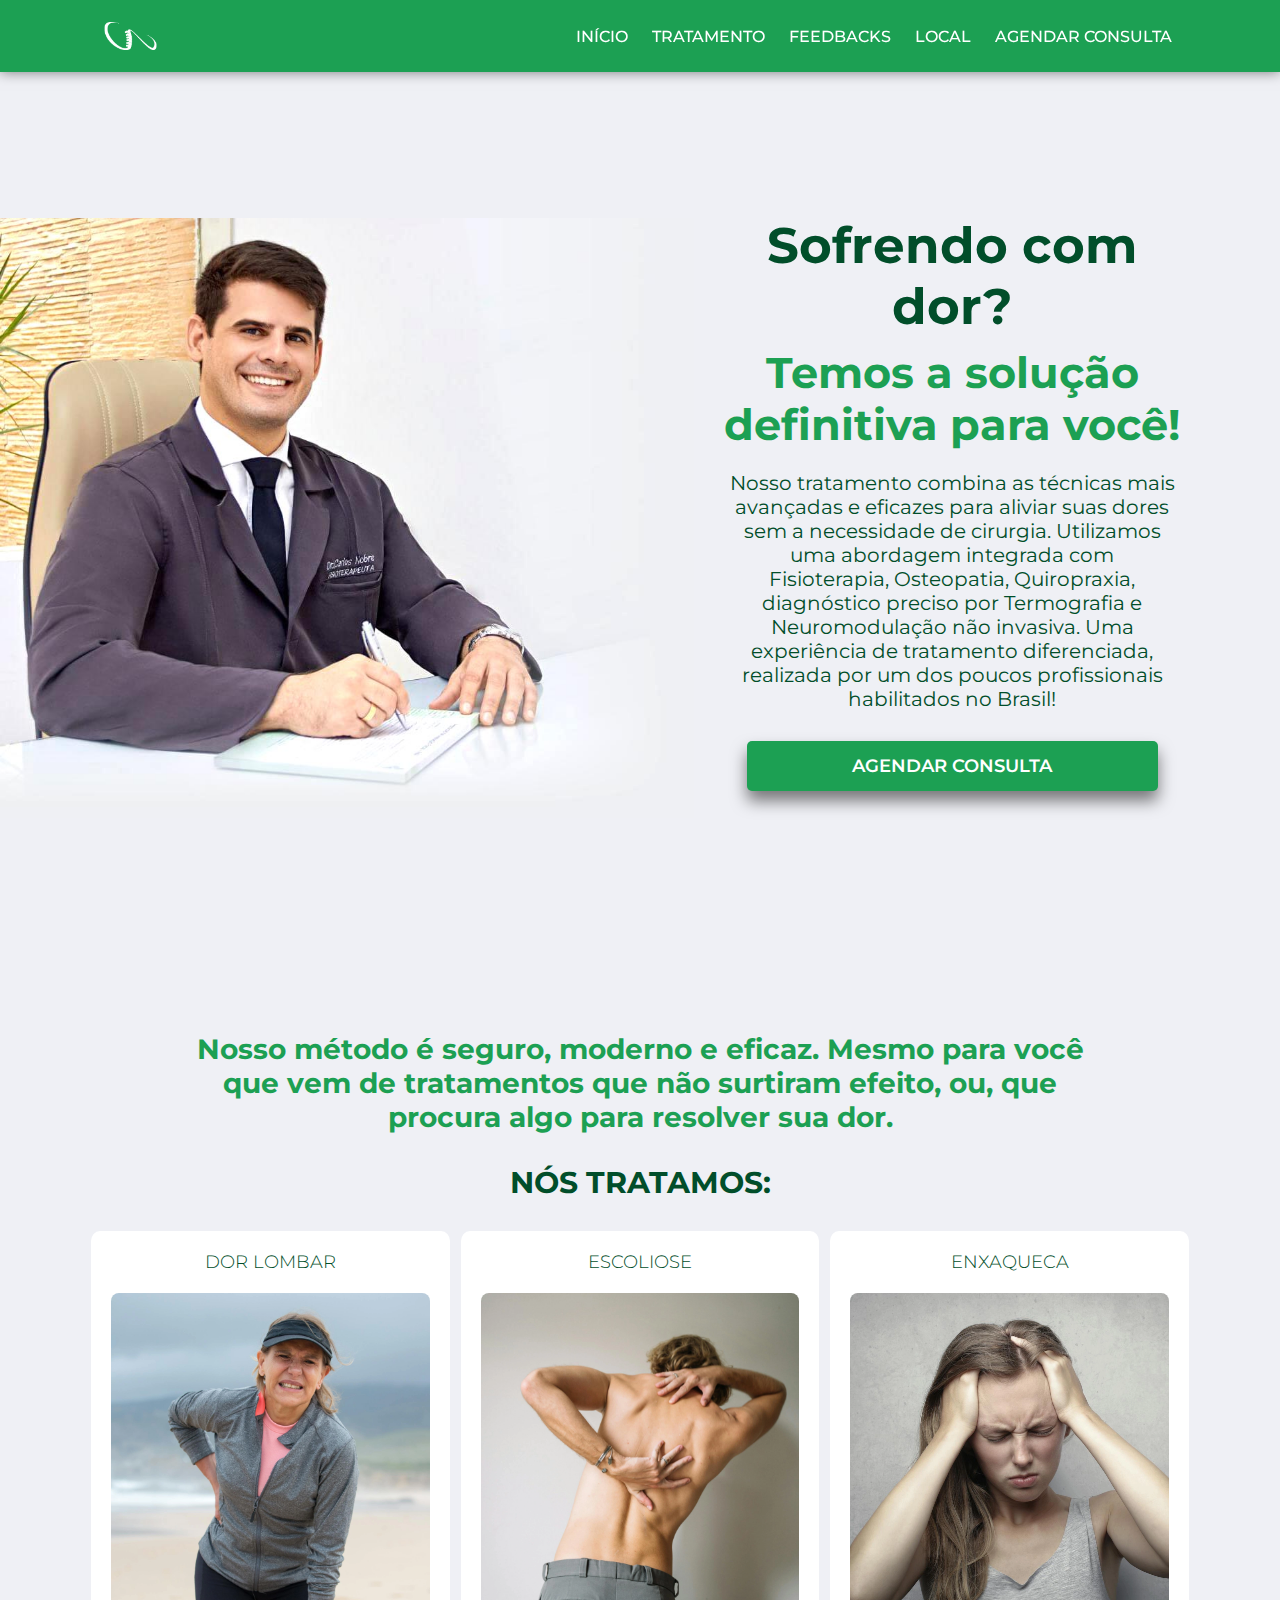
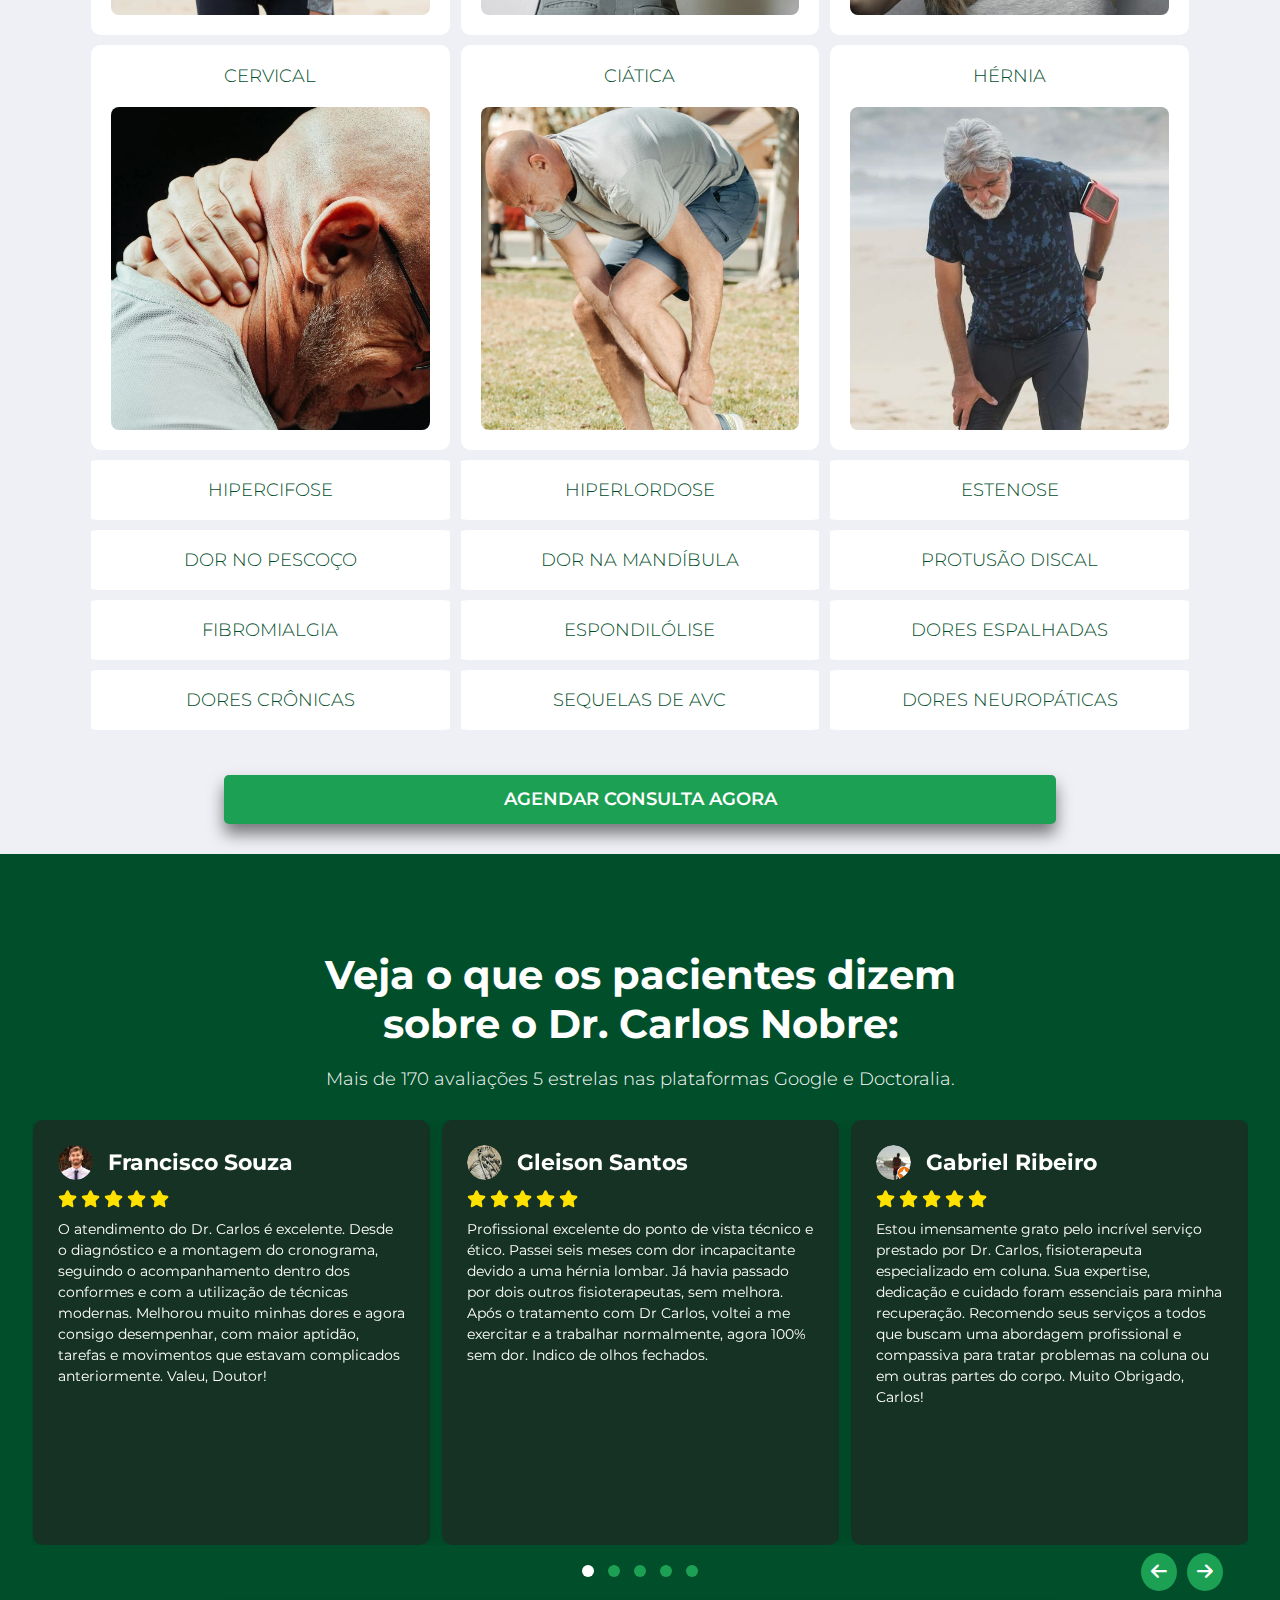
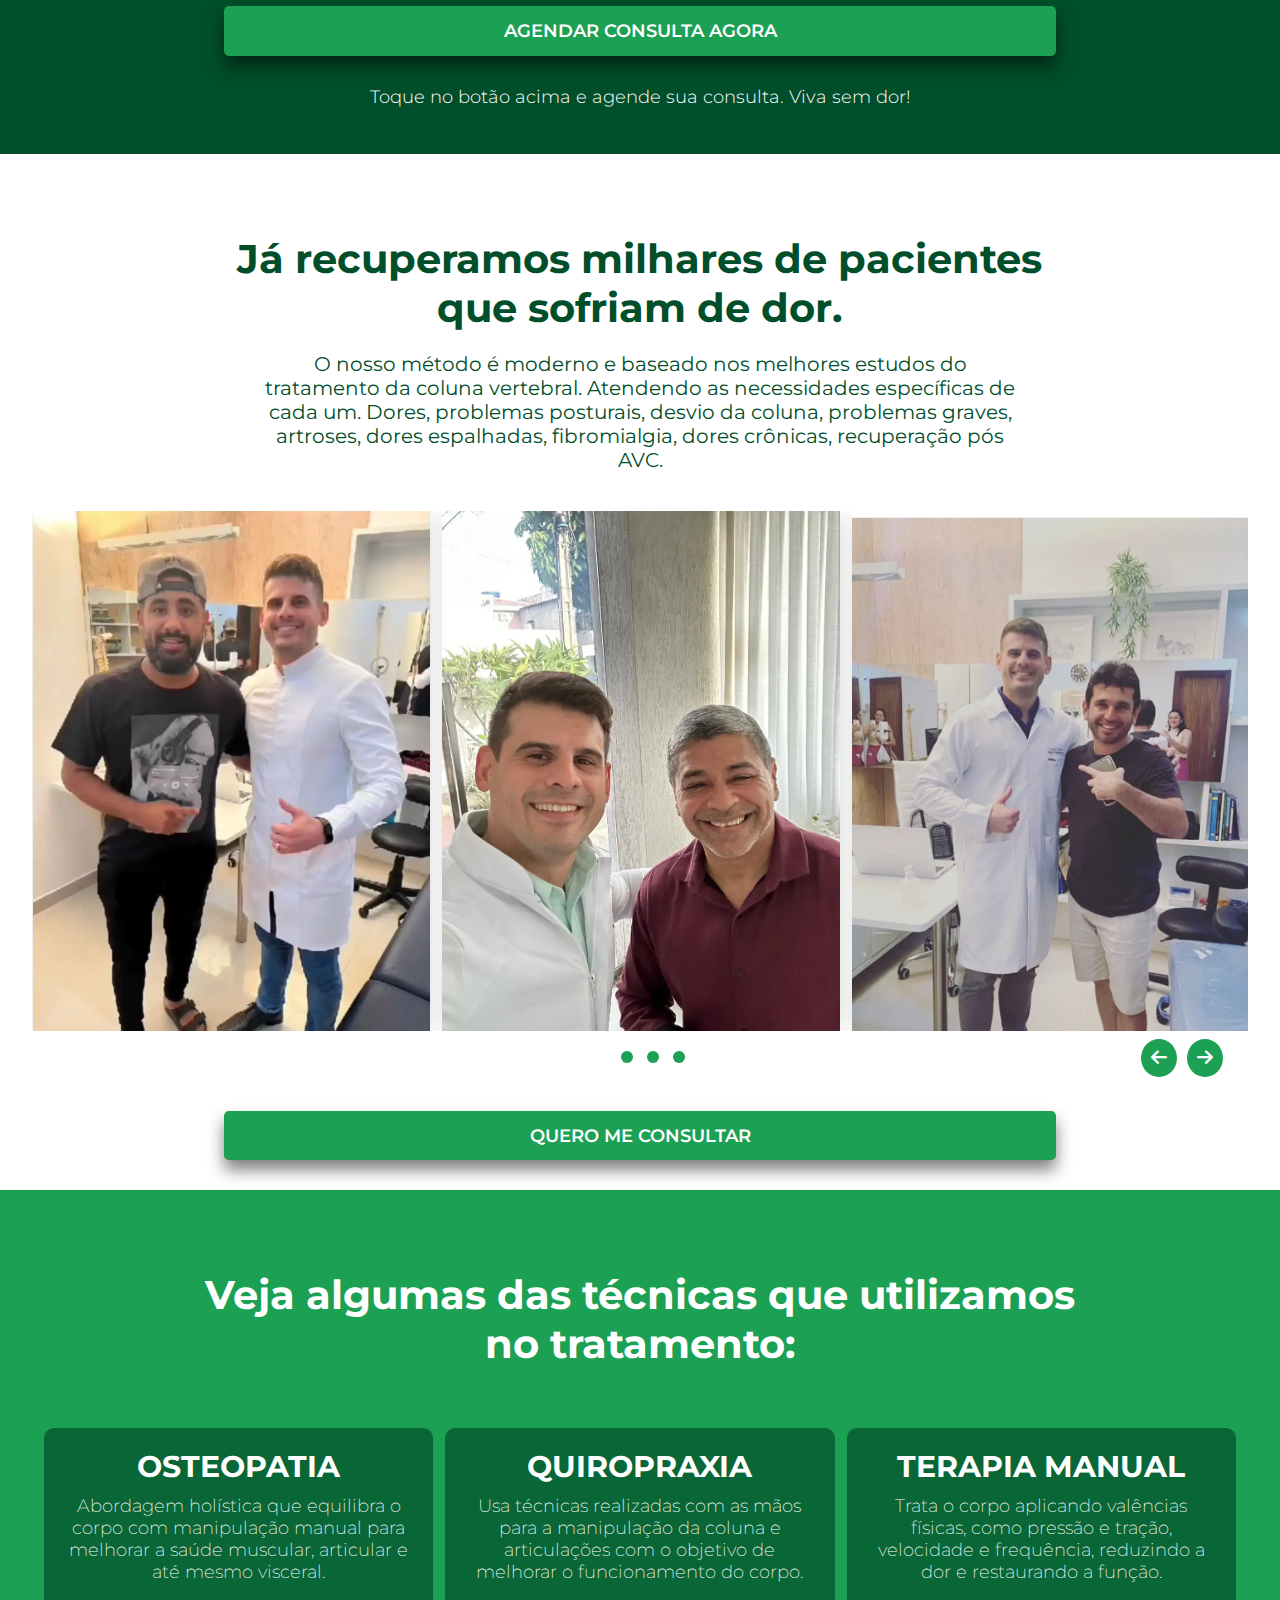
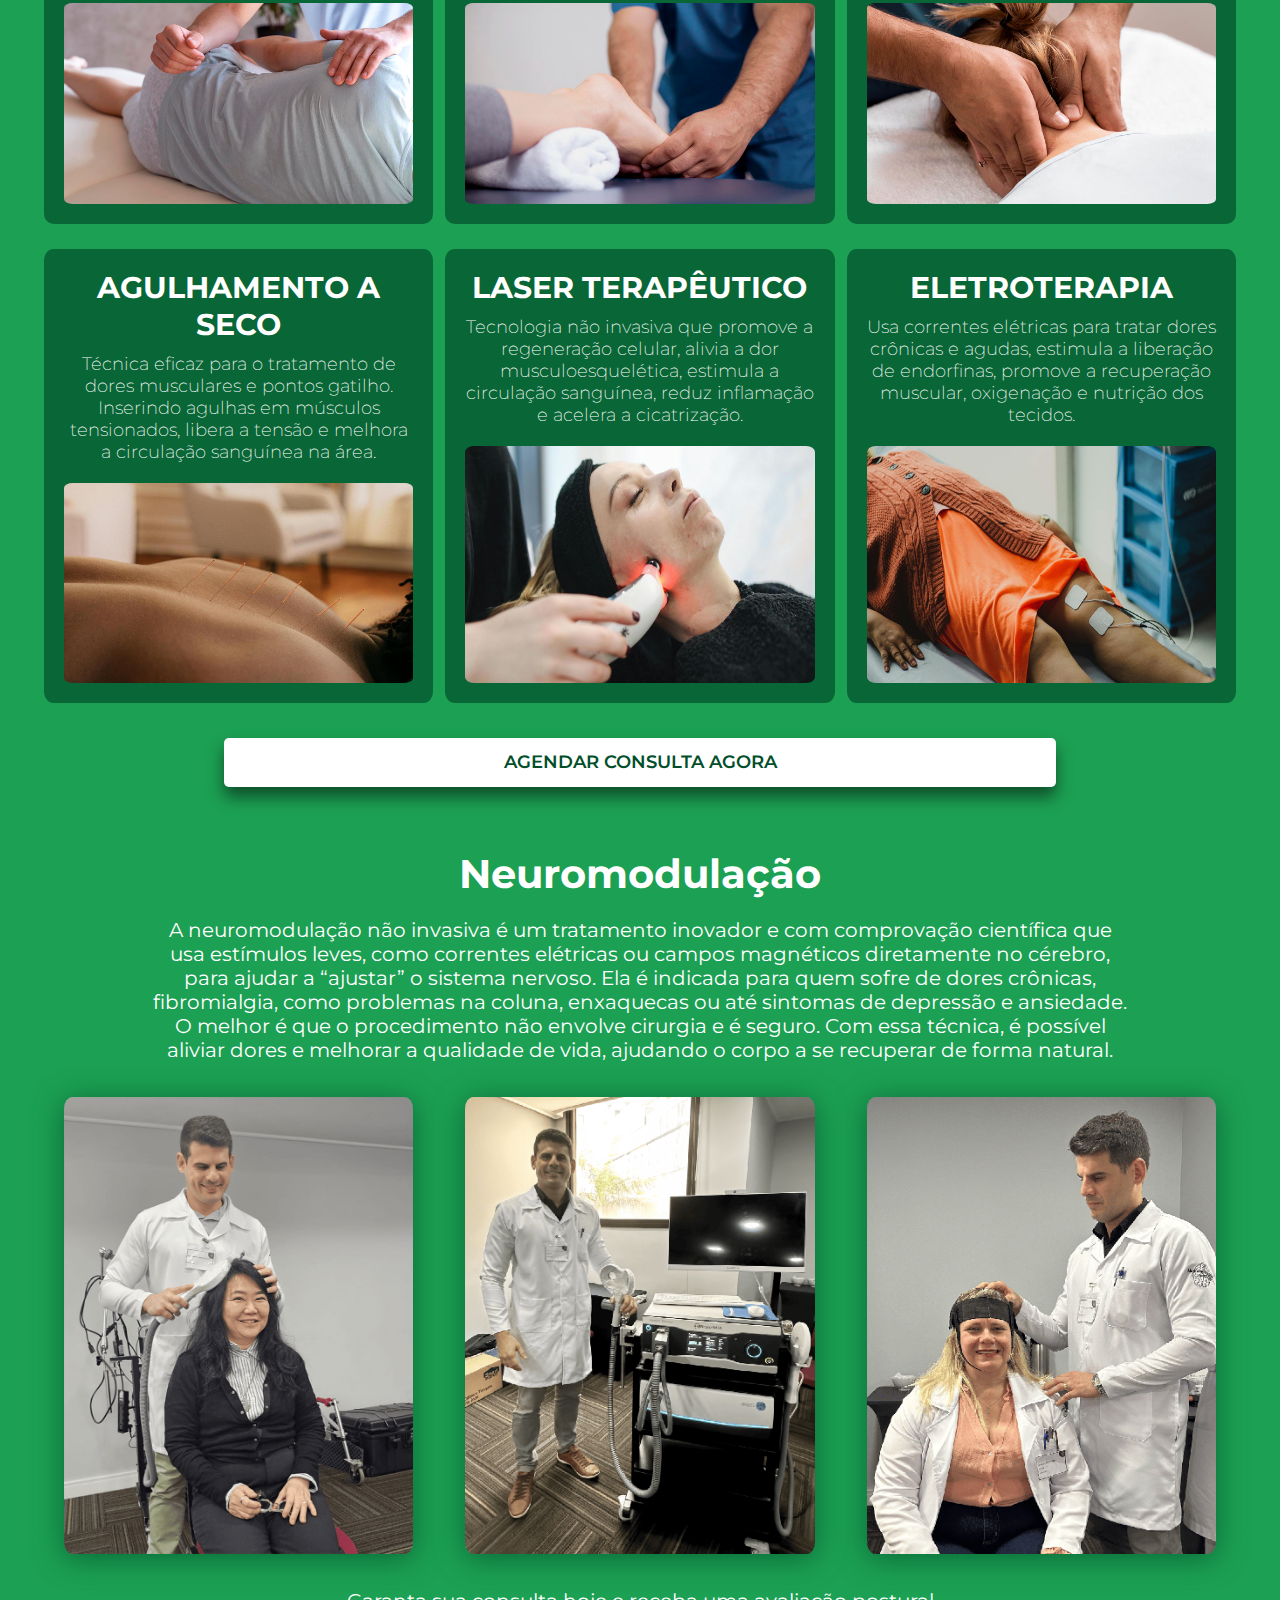
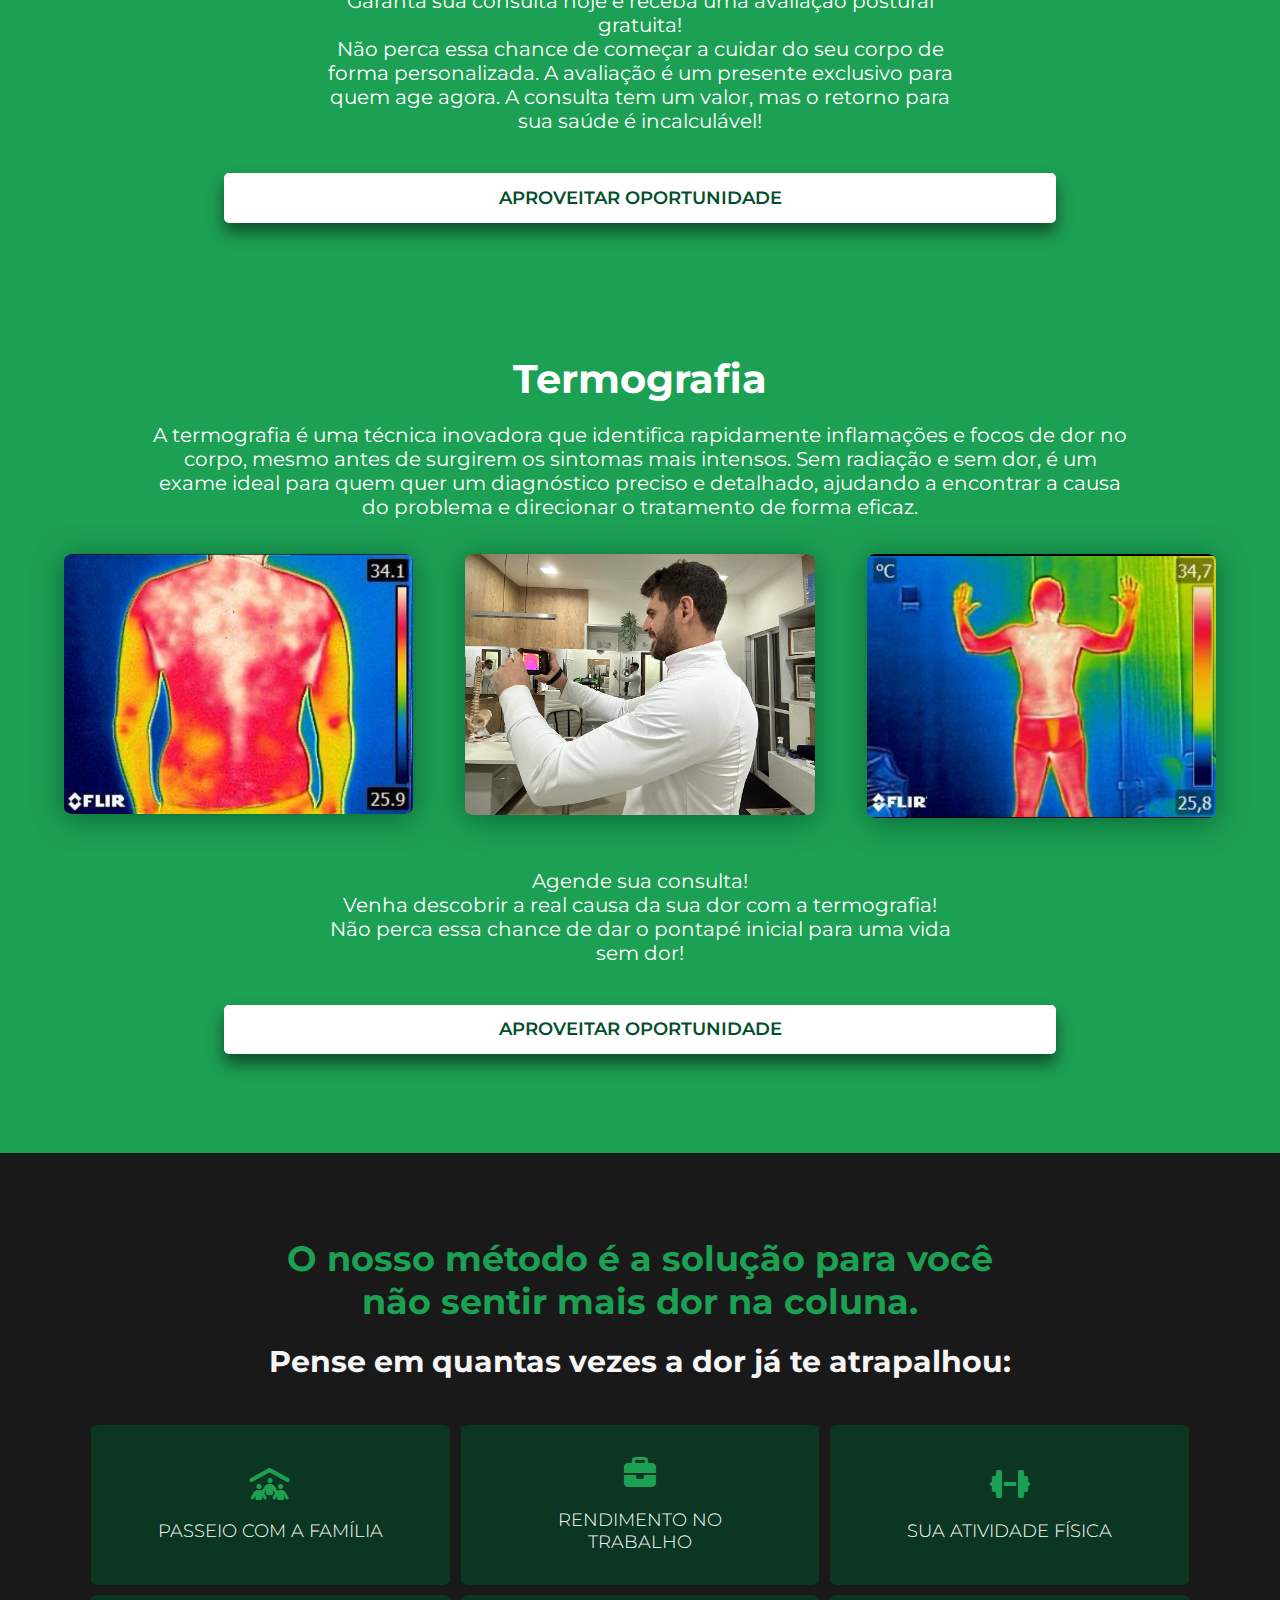
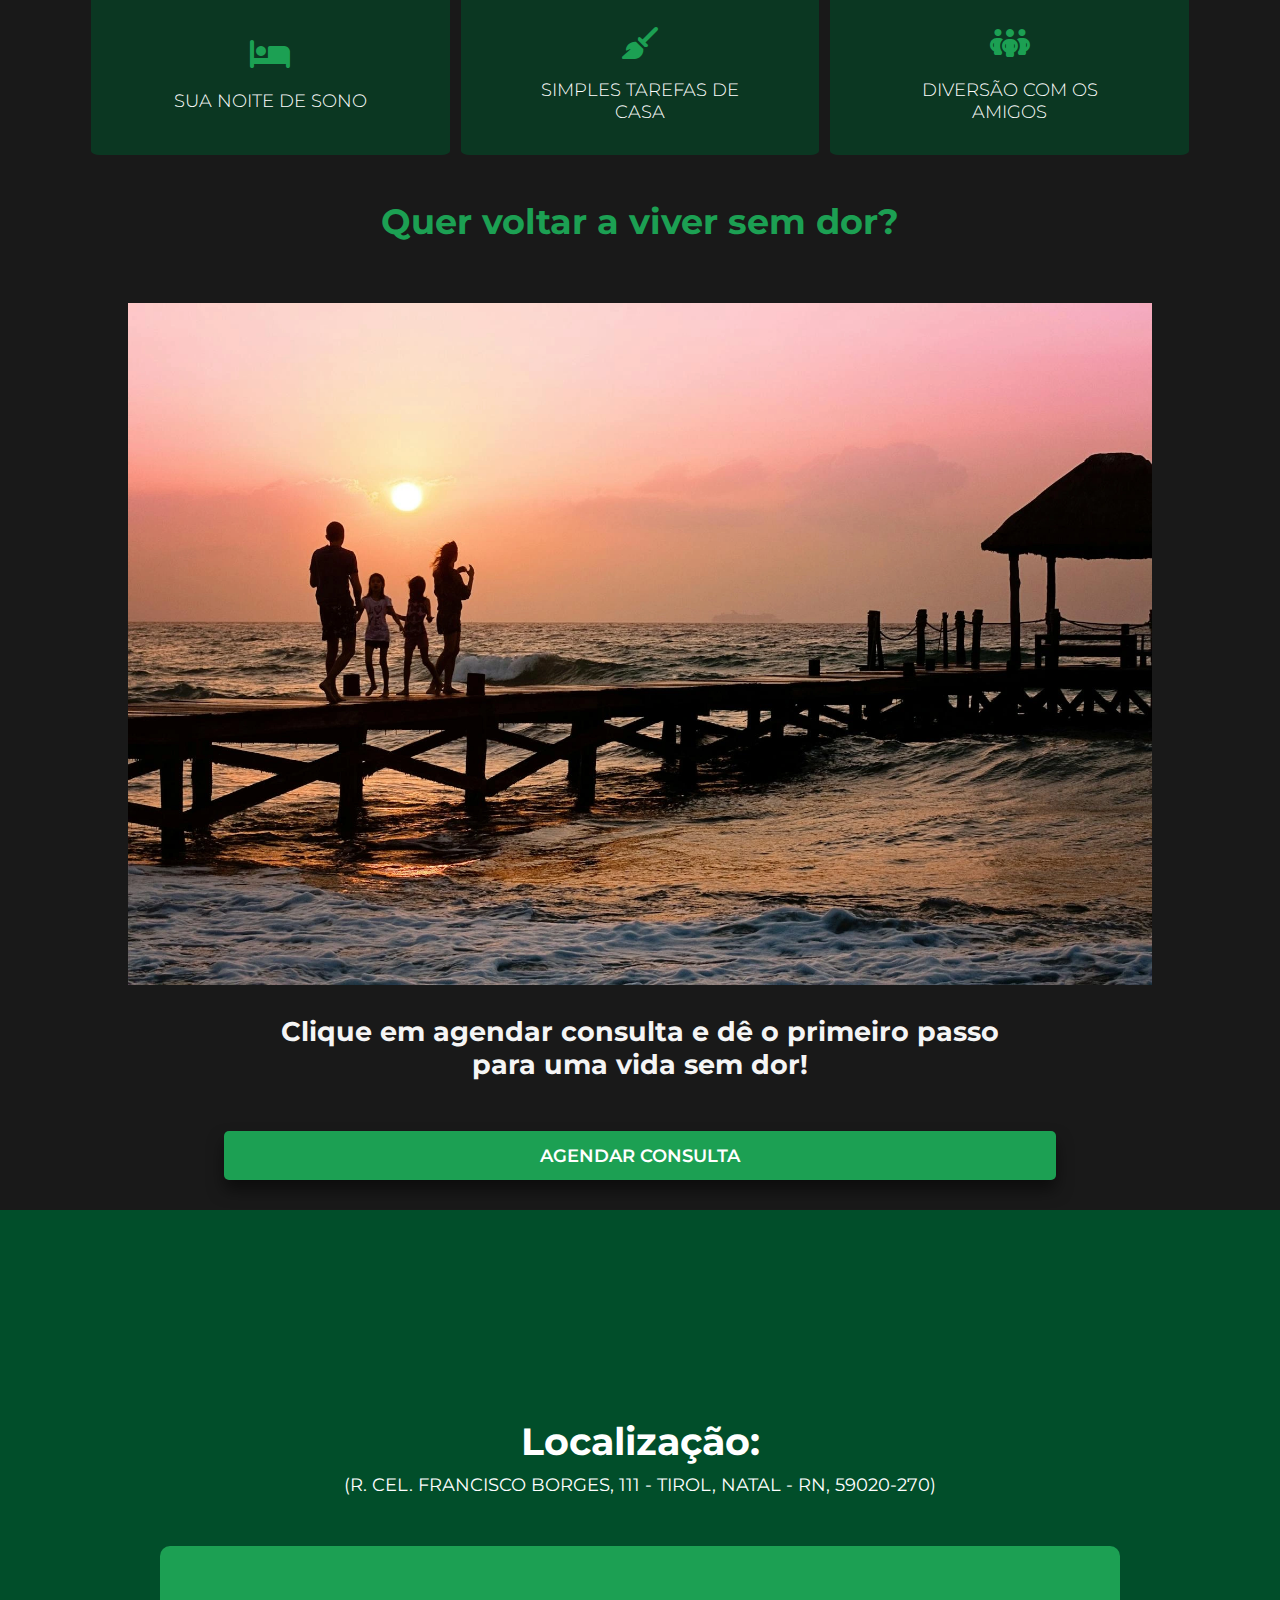
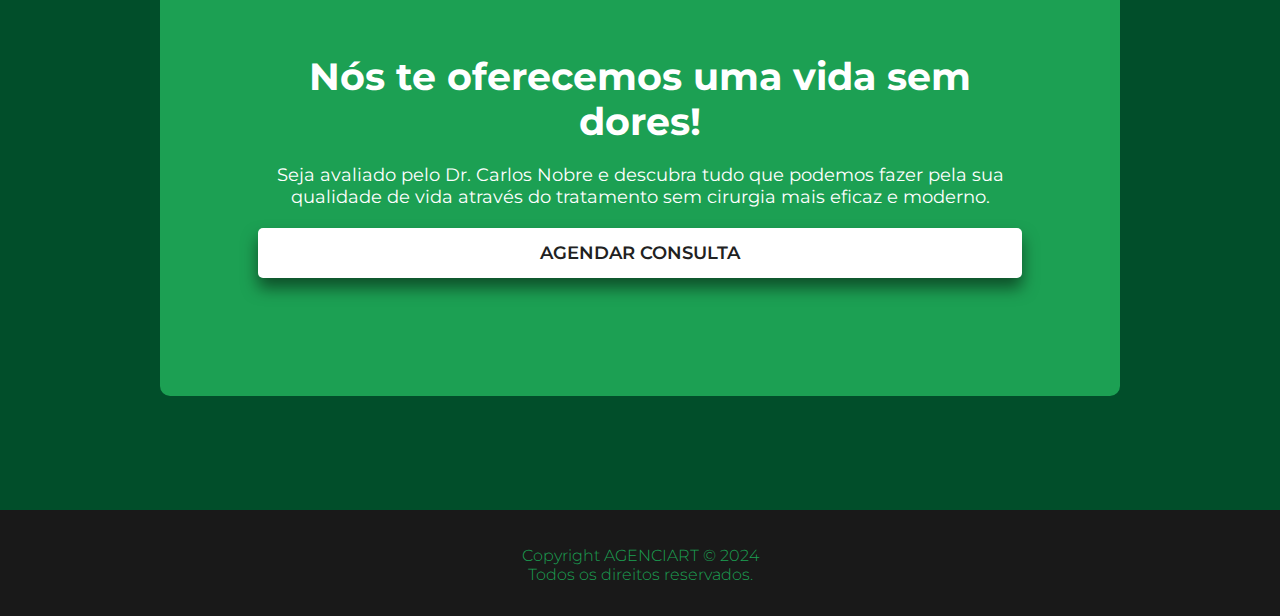
==== commit 888e04e5: "changing first title and mentioning more diseases" ====
--- a/index.html
+++ b/index.html
@@ -54,7 +54,7 @@
                     
                     <ul id="nav" class="navlinks" aria-expanded="false">
                         <li><a href="#home">Início</a></li>
-                        <li><a href="#solution">Tratamento</a></li>
+                        <li><a href="#method">Tratamento</a></li>
                         <li><a href="#feedback">Feedbacks</a></li>
                         <li><a href="#local">Local</a></li>
                         <li><a onclick="return gtag_report_conversion('https://api.whatsapp.com/send?phone=5584996512262&text=Ol%C3%A1%2C%20gostaria%20de%20agendar%20uma%20consulta%20com%20Dr.%20Carlos%20Nobre%20e%20tamb%C3%A9m%20ganhar%20uma%20avalia%C3%A7%C3%A3o%20postural%20gratuita.');"
@@ -75,7 +75,7 @@
             </div>
             <div class="container">
                 <h1>
-                    Sofre com dor na coluna?
+                    Sofrendo com dor?
                 </h1>
                 <h2>
                     Temos a solução definitiva para você!
@@ -189,6 +189,15 @@
                 </li>
                 <li class="box-items">
                     <h1>Dores espalhadas</h1>
+                </li>
+                <li class="box-items">
+                    <h1>Dores crônicas</h1>
+                </li>
+                <li class="box-items">
+                    <h1>Sequelas de AVC</h1>
+                </li>
+                <li class="box-items">
+                    <h1>Dores neuropáticas</h1>
                 </li>
             </ul>
             <a class="botao-cta-2" onclick="return gtag_report_conversion('https://api.whatsapp.com/send?phone=5584996512262&text=Ol%C3%A1%2C%20gostaria%20de%20agendar%20uma%20consulta%20com%20Dr.%20Carlos%20Nobre%20e%20tamb%C3%A9m%20ganhar%20uma%20avalia%C3%A7%C3%A3o%20postural%20gratuita.');"
@@ -571,7 +580,7 @@
                     Já recuperamos milhares de pacientes que sofriam de dor.
                 </h2>
                 <p>
-                    O nosso método é moderno e baseado nos melhores estudos do tratamento da coluna vertebral. Atendendo as necessidades específicas de cada um. Dores, problemas posturais, desvio da coluna, problemas graves, artroses e dores ciáticas.
+                    O nosso método é moderno e baseado nos melhores estudos do tratamento da coluna vertebral. Atendendo as necessidades específicas de cada um. Dores, problemas posturais, desvio da coluna, problemas graves, artroses, dores espalhadas, fibromialgia, dores crônicas, recuperação pós AVC.
                 </p>
             </div>
             <br>
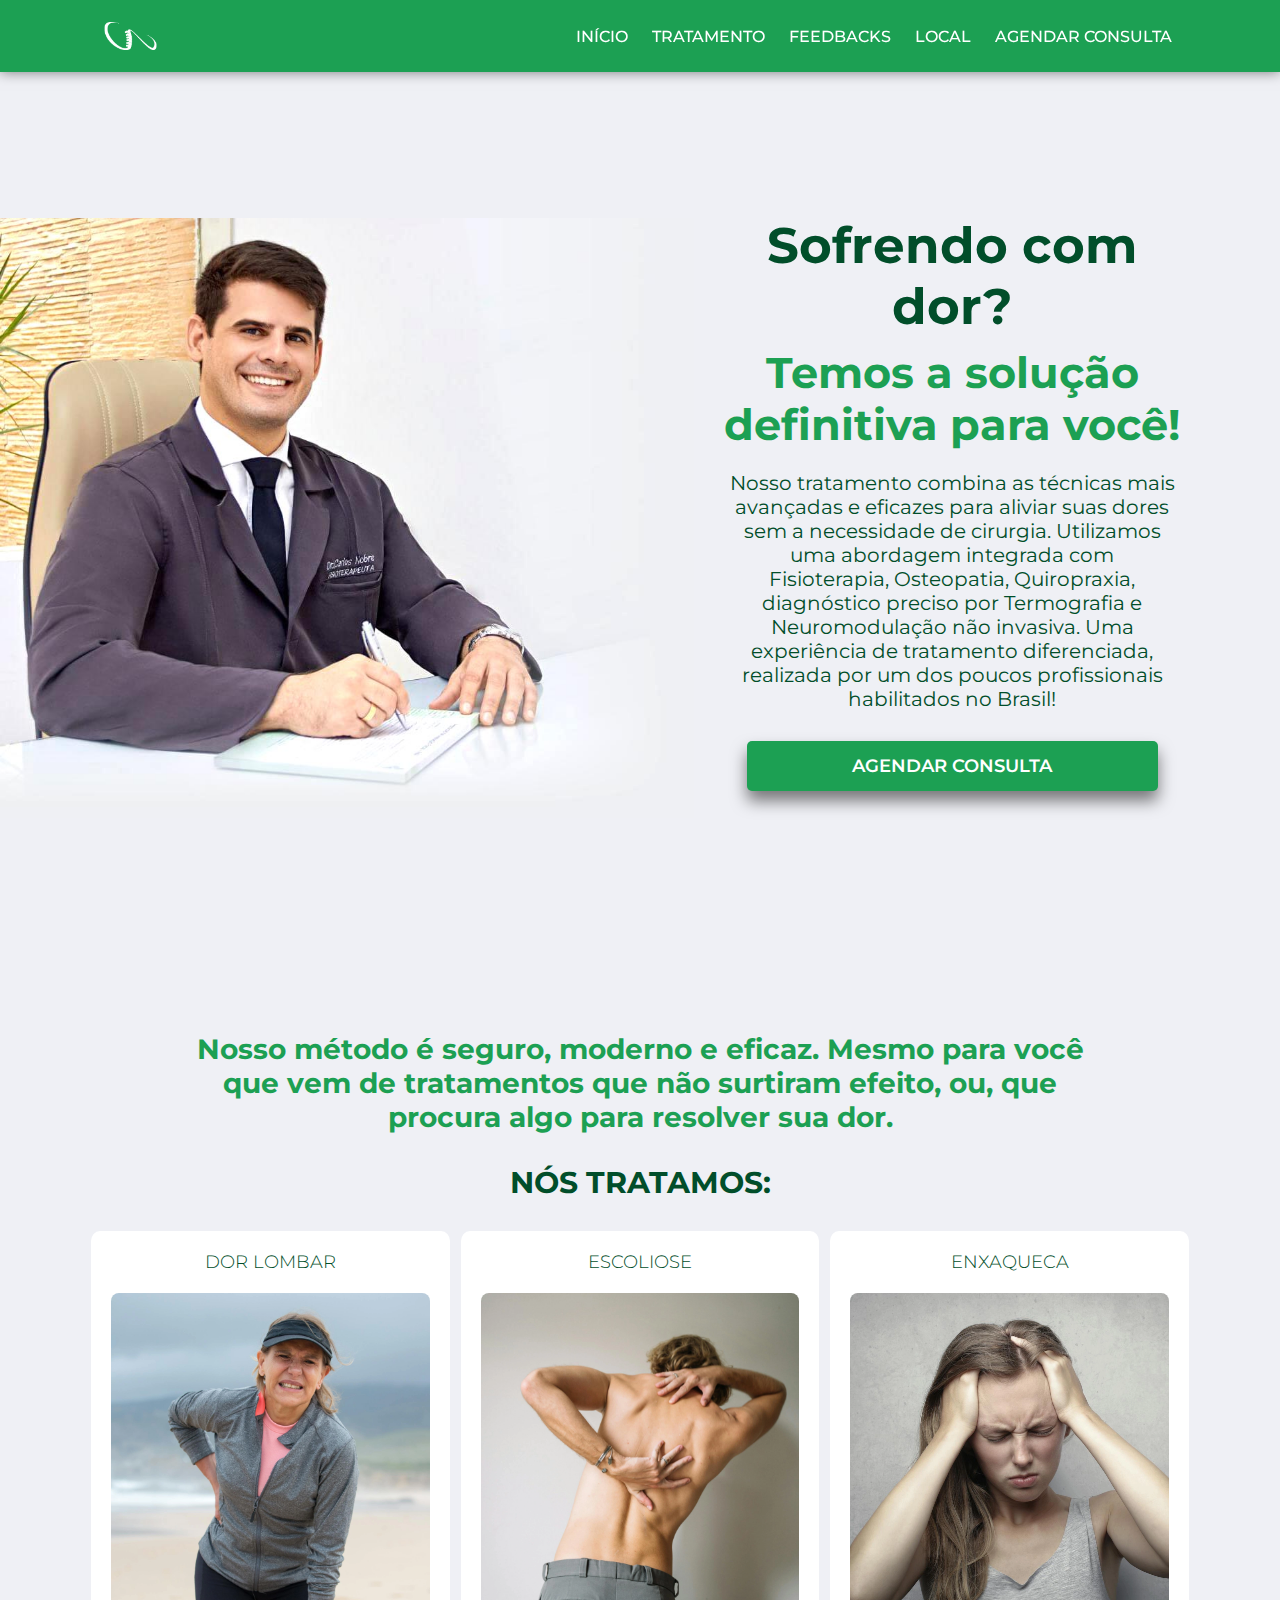
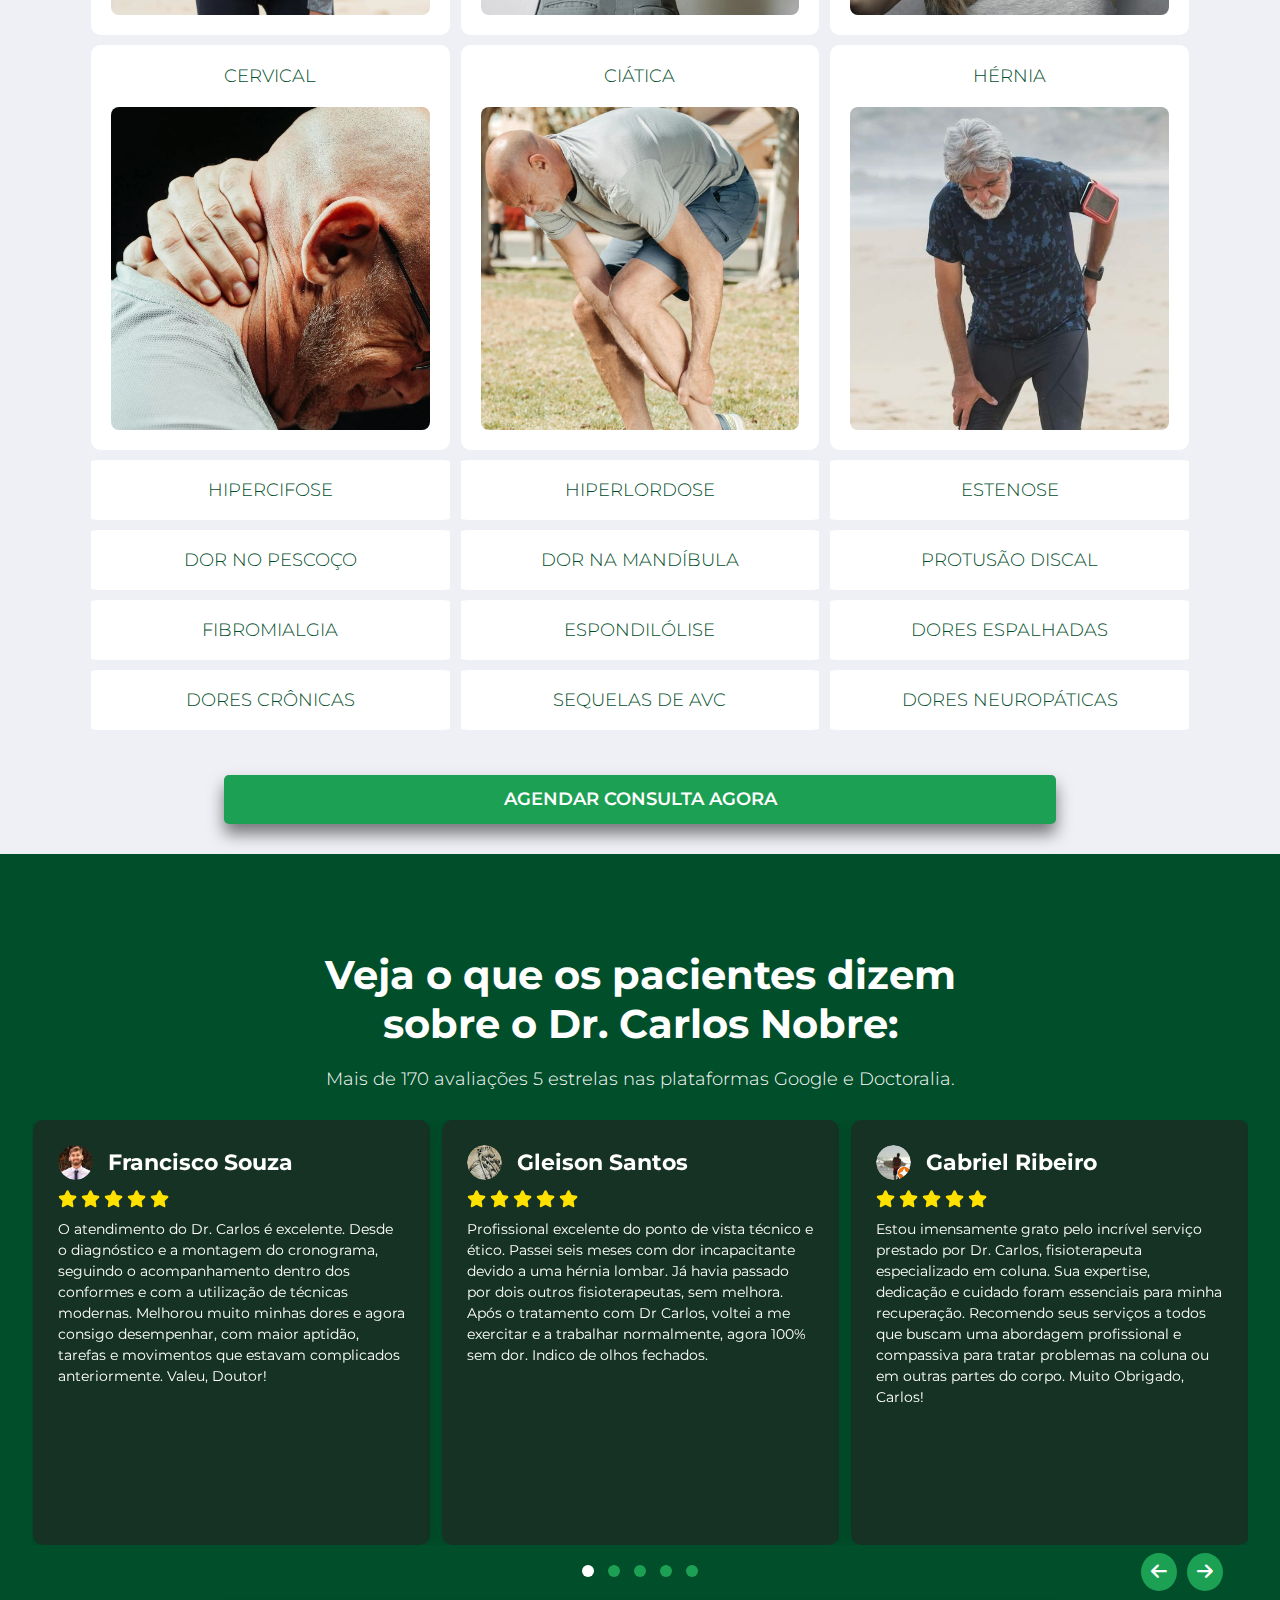
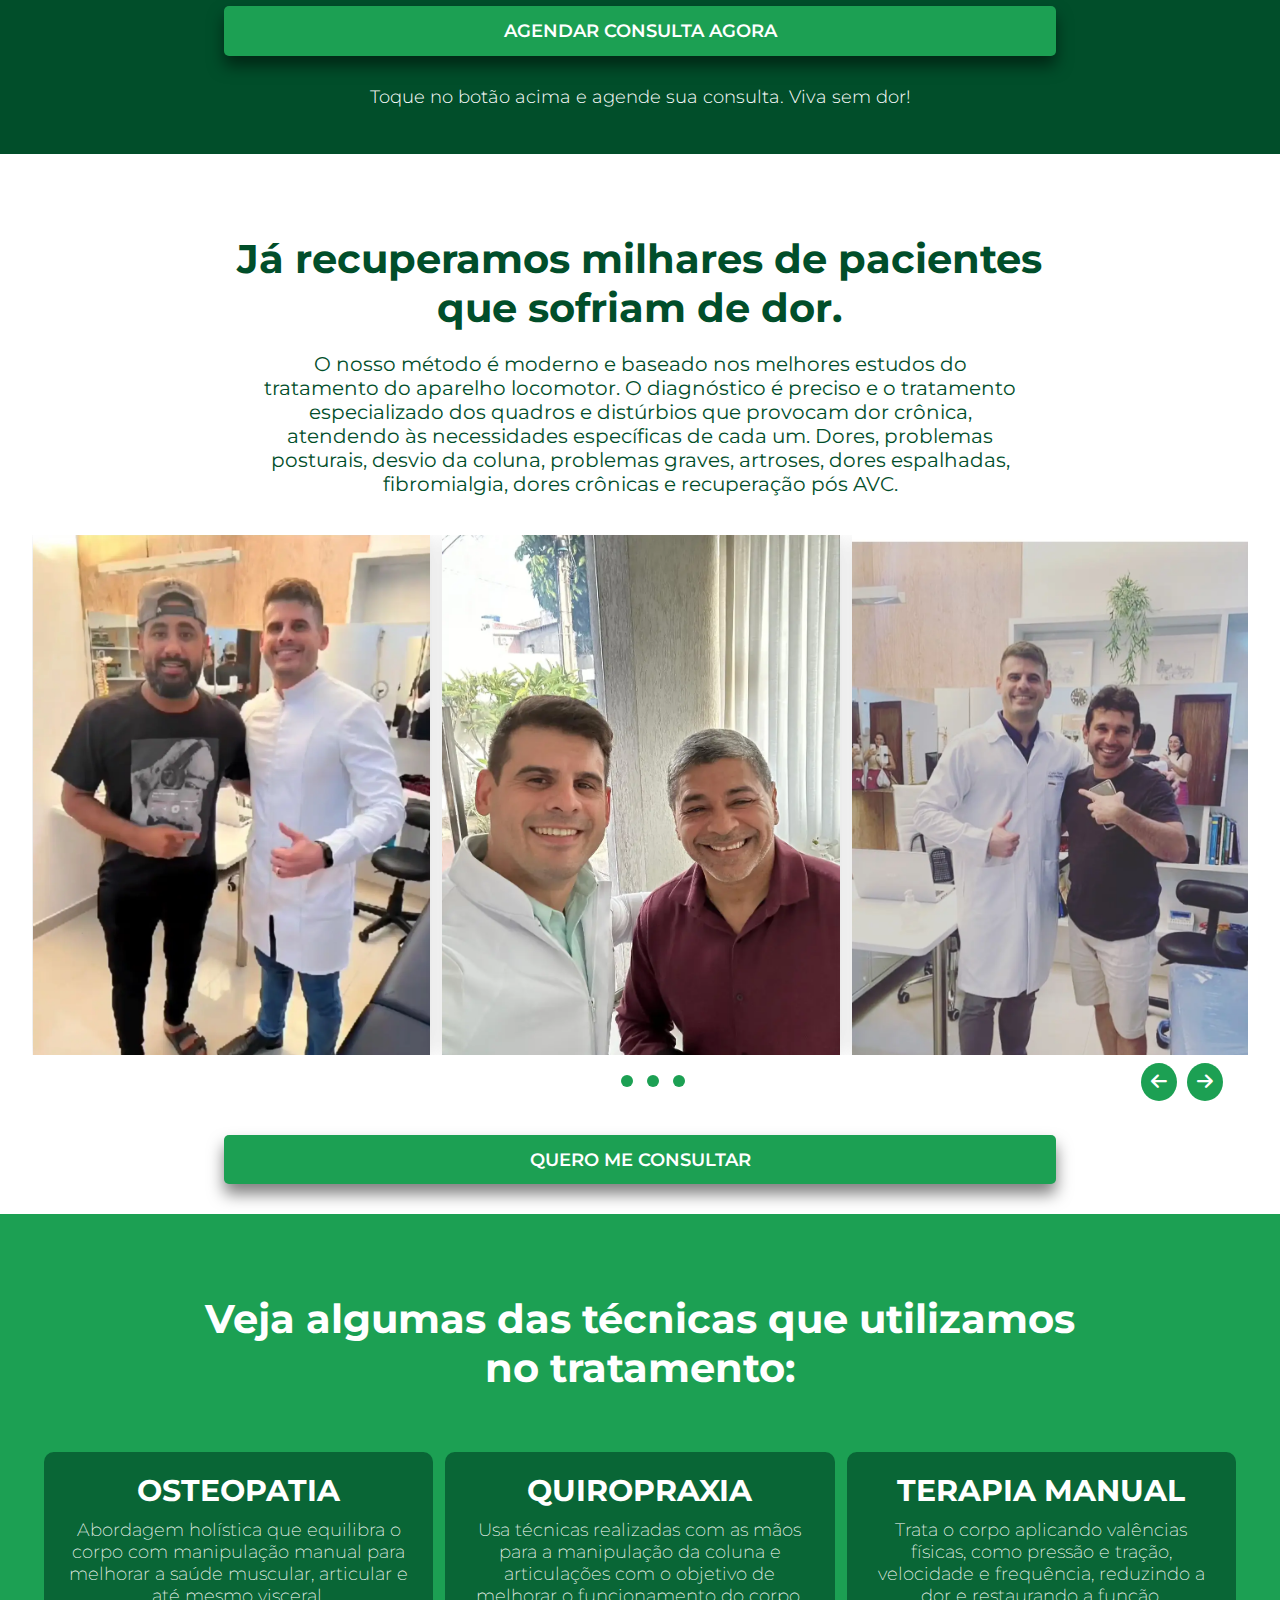
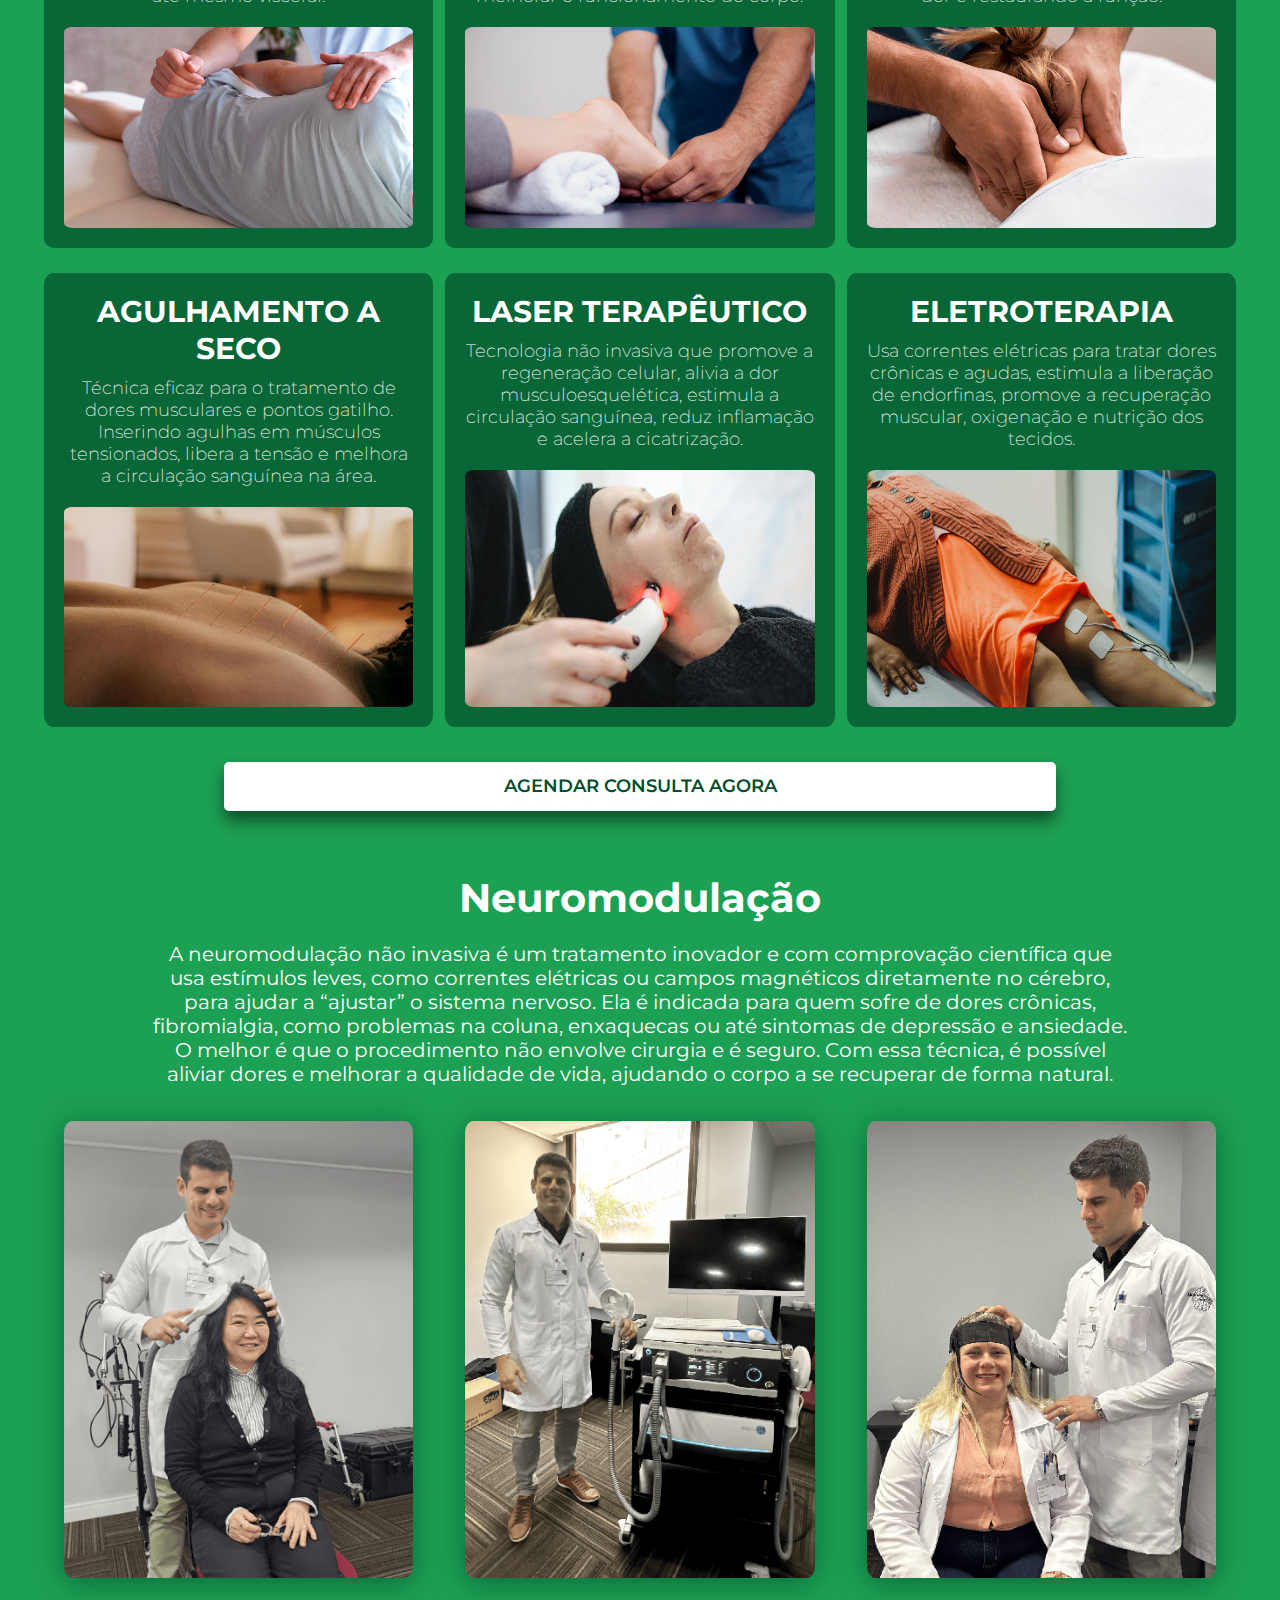
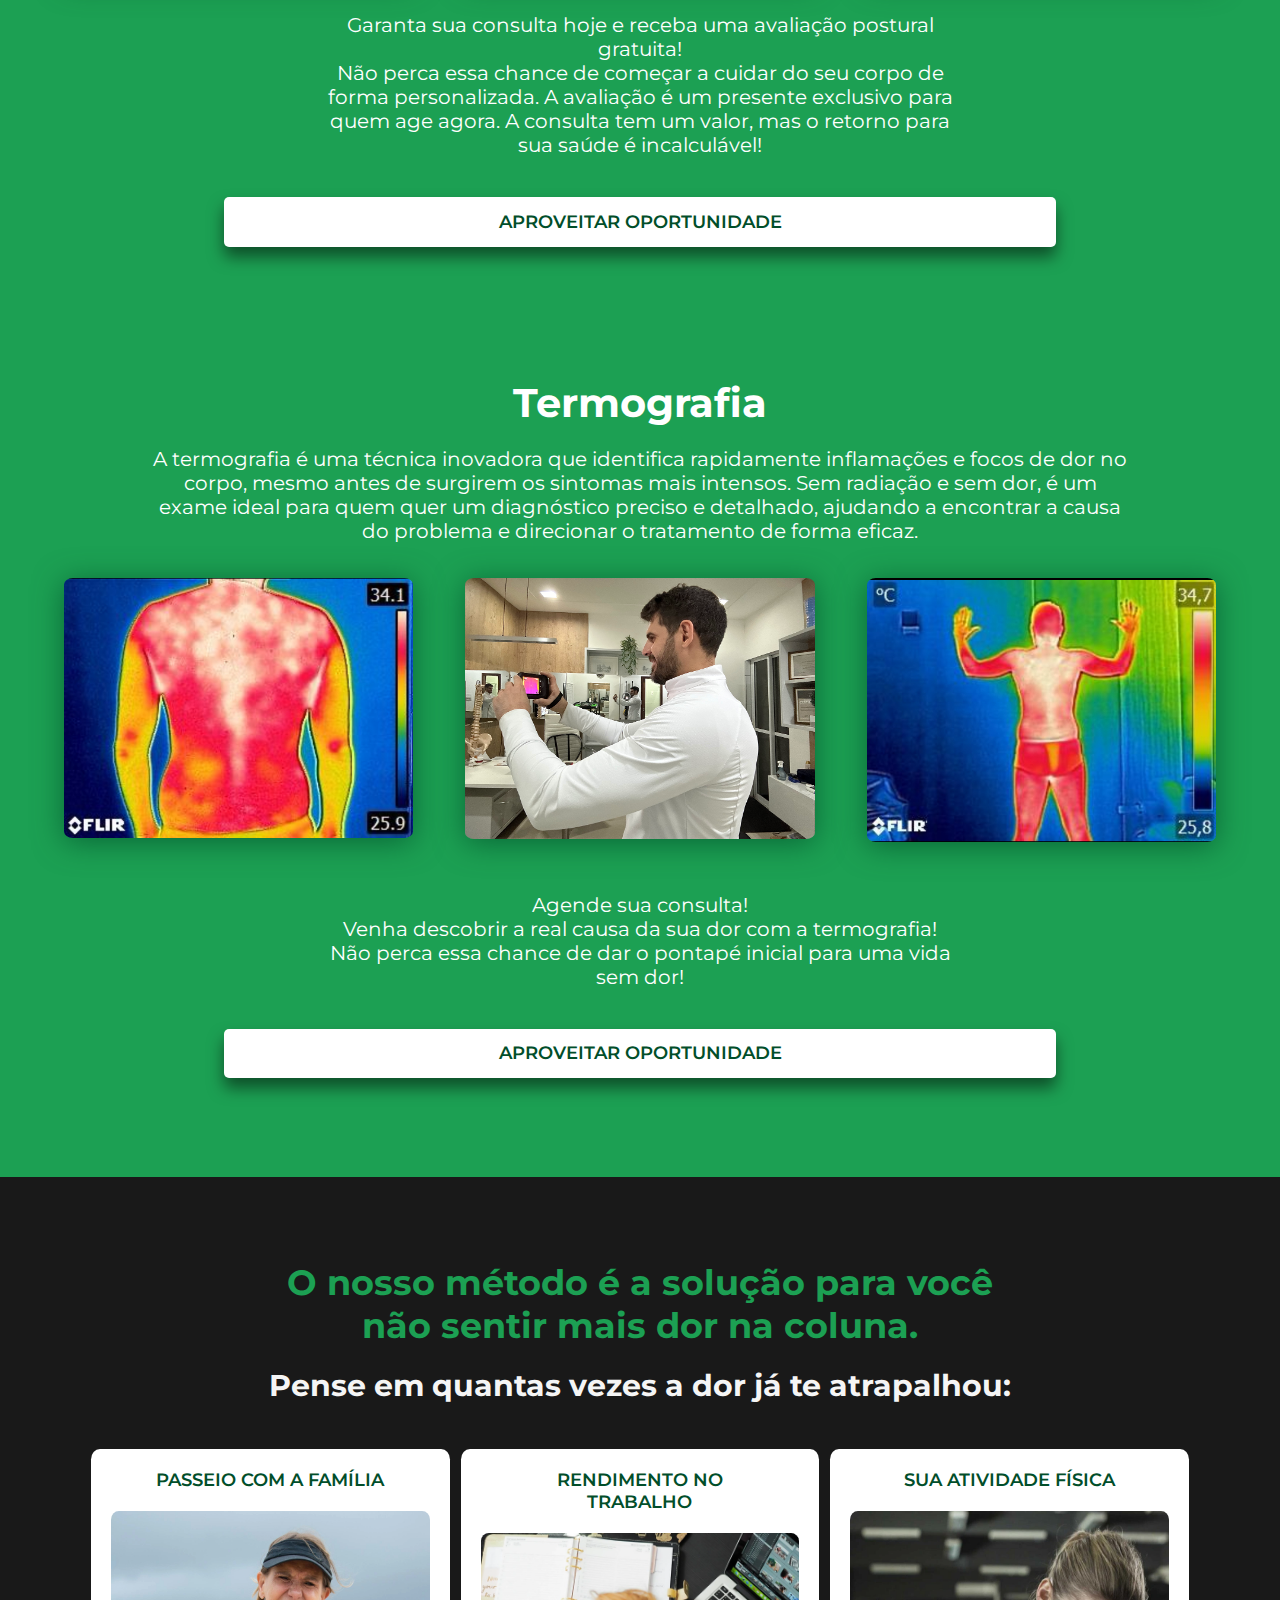
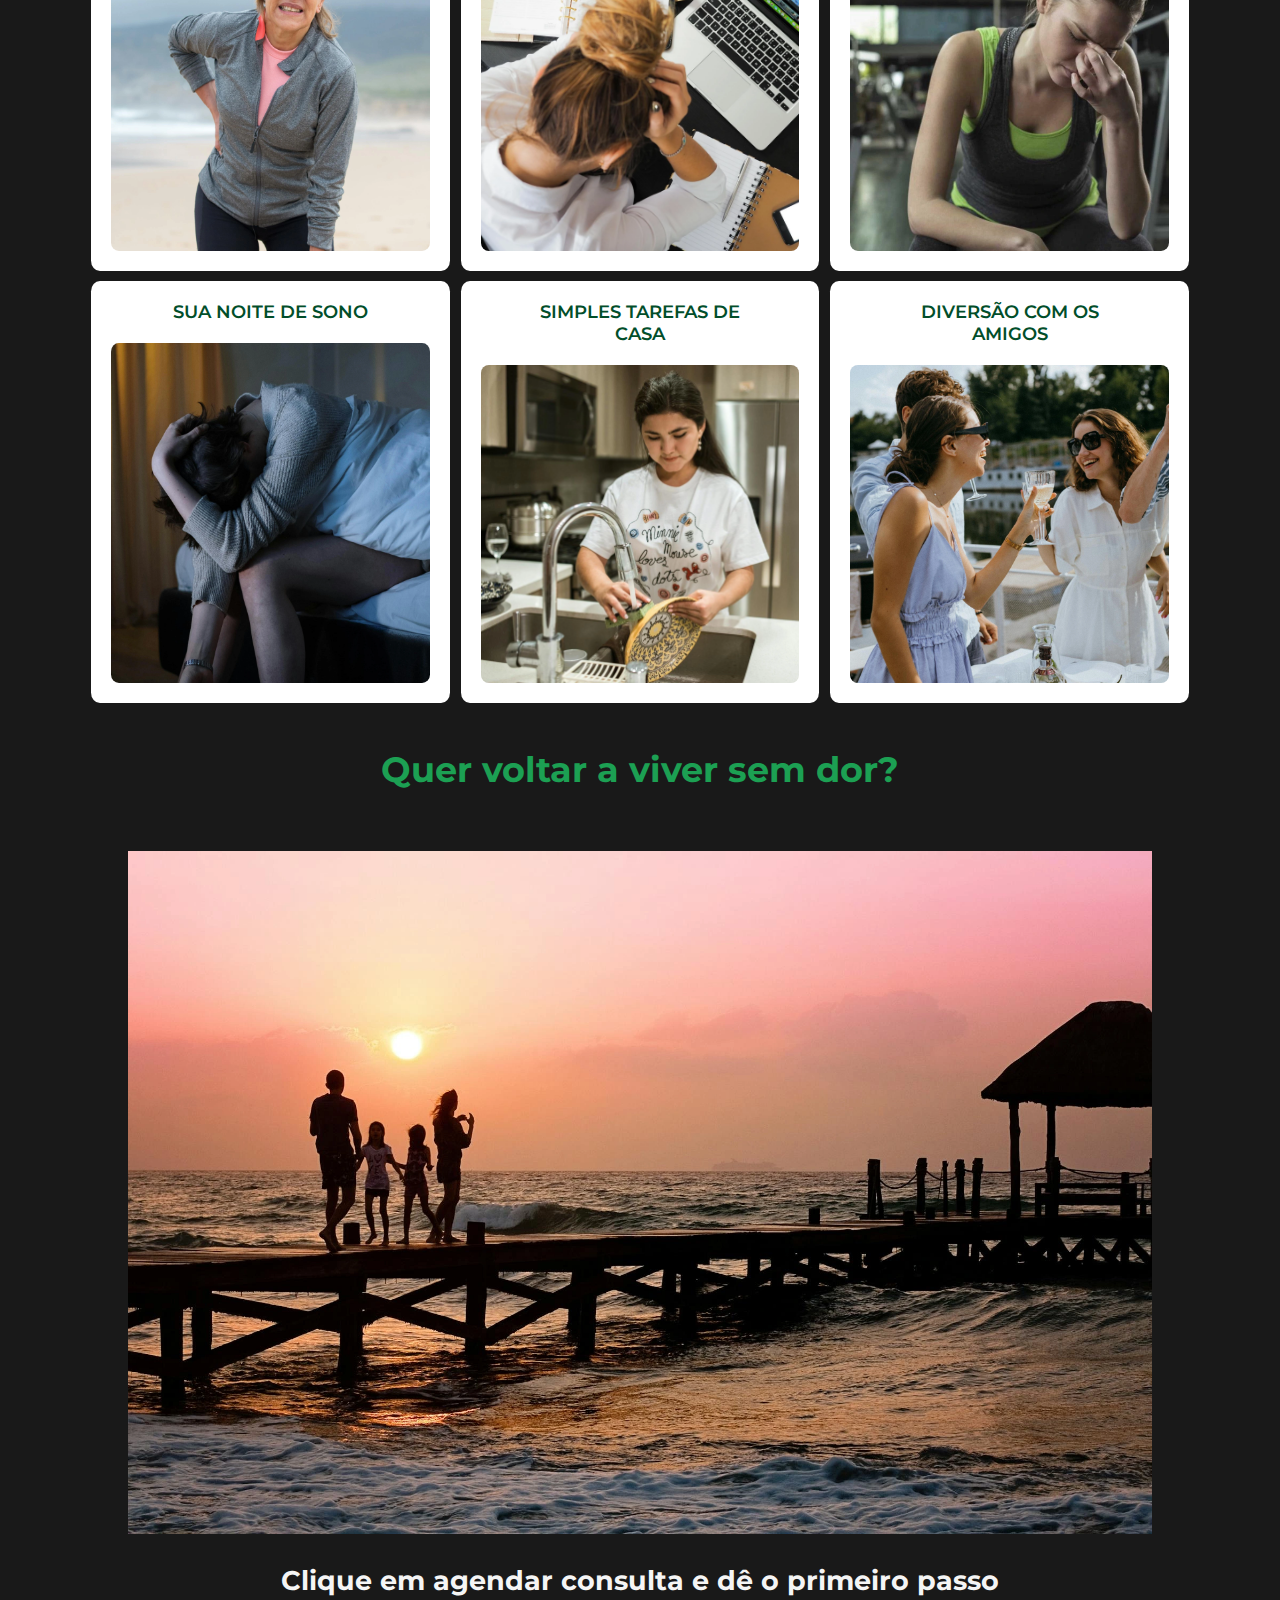
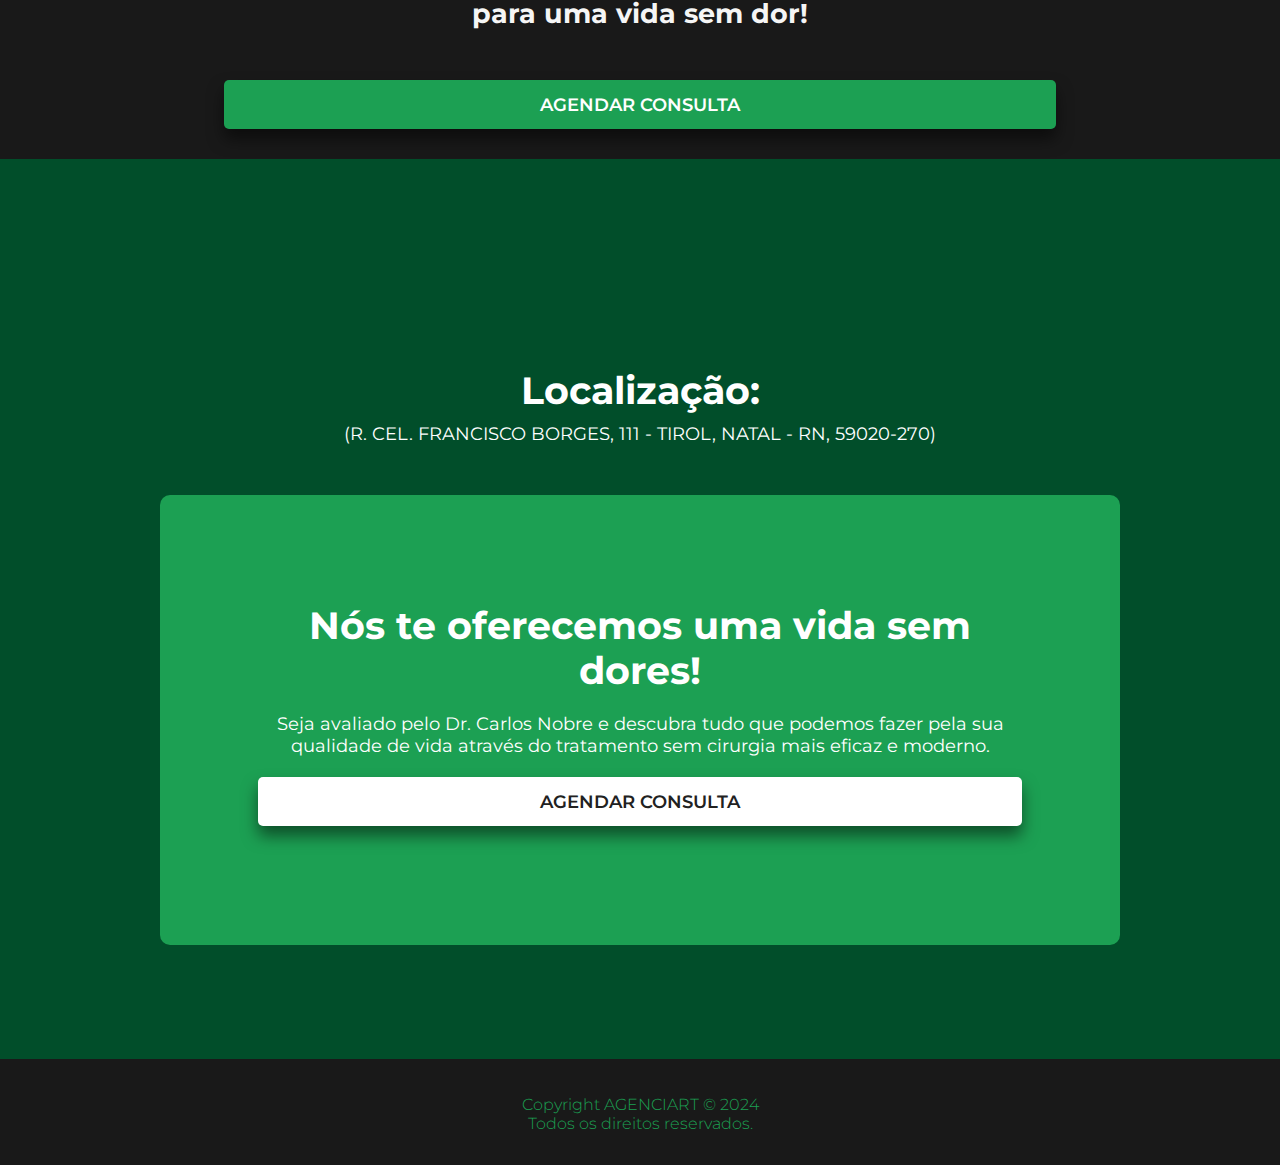
==== commit 44ca2d0e: "adding imgs to solution section & text changes" ====
--- a/index.html
+++ b/index.html
@@ -4,9 +4,9 @@
 <head>
     <meta charset="UTF-8">
     <meta name="viewport" content="width=device-width, initial-scale=1.0">
-    <meta name="description" content="Vou tratar sua coluna utilizando os melhores métodos, assim como fiz com milhares de pacientes que voltaram a viver suas vidas normalmente,
+    <meta name="description" content="Vou tratar sua dor utilizando os melhores métodos, assim como fiz com milhares de pacientes que voltaram a viver suas vidas normalmente,
     sem aquela dor que impedia eles de realizarem simples atividades. Entre em contato e resgate sua qualidade de vida!">
-    <title>Dr. Carlos Nobre - Especialista em coluna (84) 99651-2262</title>
+    <title>Dr. Carlos Nobre - Especialista em dor (84) 99651-2262</title>
     
     <link rel="shortcut icon" href="./assets/img/favicon.ico" type="image/x-icon" />
     <link rel="preconnect" href="https://fonts.googleapis.com">
@@ -43,7 +43,7 @@
             <div class="container">
                 <div class="navbar-brand">
                     <picture>
-                        <img src="./assets/img/logo-color.png" alt="Logo Carlos Nobre - Fisioterapeuta" />
+                        <img src="./assets/img/logo-color.png" alt="Logo Carlos Nobre - Especialista em tratar a dor" />
                     </picture>
                 </div>
                 <button aria-controls="nav" aria-label="Links de navegação" class="menu" type="button">
@@ -580,7 +580,7 @@
                     Já recuperamos milhares de pacientes que sofriam de dor.
                 </h2>
                 <p>
-                    O nosso método é moderno e baseado nos melhores estudos do tratamento da coluna vertebral. Atendendo as necessidades específicas de cada um. Dores, problemas posturais, desvio da coluna, problemas graves, artroses, dores espalhadas, fibromialgia, dores crônicas, recuperação pós AVC.
+                    O nosso método é moderno e baseado nos melhores estudos do tratamento do aparelho locomotor. O diagnóstico é preciso e o tratamento especializado dos quadros e distúrbios que provocam dor crônica, atendendo às necessidades específicas de cada um. Dores, problemas posturais, desvio da coluna, problemas graves, artroses, dores espalhadas, fibromialgia, dores crônicas e recuperação pós AVC.
                 </p>
             </div>
             <br>
@@ -849,29 +849,59 @@
                 </h2>
             </div>
             <ul class="container-items">
-                <li class="box-items">
-                    <i class="fa-solid fa-people-roof fa-2x"></i>
+                <li class="box-items-with-image">
                     <h1>Passeio com a família</h1>
-                </li>
-                <li class="box-items">
-                    <i class="fa-solid fa-briefcase fa-2x"></i>
+                    <div class="container-picture">
+                        <picture>
+                            <img src="./assets/img/treat-images/1.webp" alt="Dor lombar" id="treat-image1"
+                            class="treat-image1" />
+                        </picture>
+                    </div>
+                </li>
+                <li class="box-items-with-image">
                     <h1>Rendimento no trabalho</h1>
-                </li>
-                <li class="box-items">
-                    <i class="fa-solid fa-dumbbell fa-2x"></i>
+                    <div class="container-picture">
+                        <picture>
+                            <img src="./assets/img/solution-images/2.webp" alt="Pessoa trabalhando com dor" id="treat-image1"
+                            class="treat-image1" />
+                        </picture>
+                    </div>
+                </li>
+                <li class="box-items-with-image">
                     <h1>Sua atividade física</h1>
-                </li>
-                <li class="box-items">
-                    <i class="fa-solid fa-bed fa-2x"></i>
+                    <div class="container-picture">
+                        <picture>
+                            <img src="./assets/img/solution-images/3.webp" alt="Pessoa tentando treinar sentindo dor" id="treat-image1"
+                            class="treat-image1" />
+                        </picture>
+                    </div>
+                </li>
+                <li class="box-items-with-image">
                     <h1>Sua noite de sono</h1>
-                </li>
-                <li class="box-items">
-                    <i class="fa-solid fa-broom fa-2x"></i>
+                    <div class="container-picture">
+                        <picture>
+                            <img src="./assets/img/solution-images/4.webp" alt="Pessoa sem conseguir dormir sentindo dor" id="treat-image1"
+                            class="treat-image1" />
+                        </picture>
+                    </div>
+                </li>
+                <li class="box-items-with-image">
                     <h1>Simples tarefas de casa</h1>
-                </li>
-                <li class="box-items">
-                    <i class="fa-solid fa-people-group fa-2x"></i>
+                    <div class="container-picture">
+                        <picture>
+                            <img src="./assets/img/solution-images/5.webp" alt="Pessoa lavando louça" id="treat-image1"
+                            class="treat-image1" />
+                        </picture>
+                    </div>
+                </li>
+                <li class="box-items-with-image">
                     <h1>Diversão com os amigos</h1>
+                    <div class="container-picture">
+                        <picture>
+                            <img src="./assets/img/solution-images/6.webp" alt="Pessoa se divertindo com amigos" id="treat-image1"
+                            class="treat-image1" />
+                        </picture>
+                    </div>
                 </li>
             </ul>
             <div class="container">
--- a/assets/css/styles.css
+++ b/assets/css/styles.css
@@ -1056,29 +1056,47 @@
     justify-content: space-evenly
 }
 
-.solution .container-items .box-items {
+.solution .container-items .box-items-with-image {
     border-radius: 2.5%;
     display: flex;
     flex-direction: column;
-    justify-content: center;
-    align-items: center;
-    background: #014e2a94;
+    justify-content: space-around;
+    align-items: center;
+    background: #fff;
     text-align: center;
     height: auto;
     width: 32%;
-    max-width:800px;
-    max-height:450px;
-    min-height: 160px;
+    max-height:800px;
     margin-bottom: 10px;
 }
 
-.solution .container-items .box-items h1{
+.solution .container-items .box-items-with-image .container-picture {
+    position: relative;
+    top: 0;
+    margin: 0 auto;
+    padding: 0 20px 20px 20px;
+    width: 100%;
+    height: 100%;
+    display: block;
+}
+
+.solution .container-items .box-items-with-image .container-picture img{
+    border-radius: 2.5%;
+    position: relative;
+    bottom: 0;
+    width: 100%;
+    height: 100%;
+    
+}
+
+.solution .container-items .box-items-with-image h1{
     margin-top: 20px;
+    padding: 0px 0px 20px 0px;
     font-size: 18px;
     text-transform: uppercase;
-    font-weight: 300;
+    font-weight: 600;
     width: 70%;
-    color: #fff
+    color: var(--primary-color)
 }
 
 .solution .container-items .box-items i::before{
@@ -1735,6 +1753,18 @@
         text-align: center;
         margin: 10px;
         height: fit-content;
+    }
+    .solution .container-items .box-items-with-image {
+        display: block;
+        padding: 25px;
+        width: 45%;
+        text-align: center;
+        margin: 10px;
+        height: fit-content;
+    }
+    .solution .container-items .box-items-with-image h1 {
+        margin: 0 auto;
+        width: 90%;
     }
     .solution .container-items .box-items h1 {
         margin: 0 auto;
@@ -1942,6 +1972,9 @@
     .treat .container-items .box-items-with-image {
         width: 100%;
     }
+    .solution .container-items .box-items-with-image {
+        width: 100%;
+    }
     .end .container-round .container-picture {
         padding-bottom: 0px;
     }
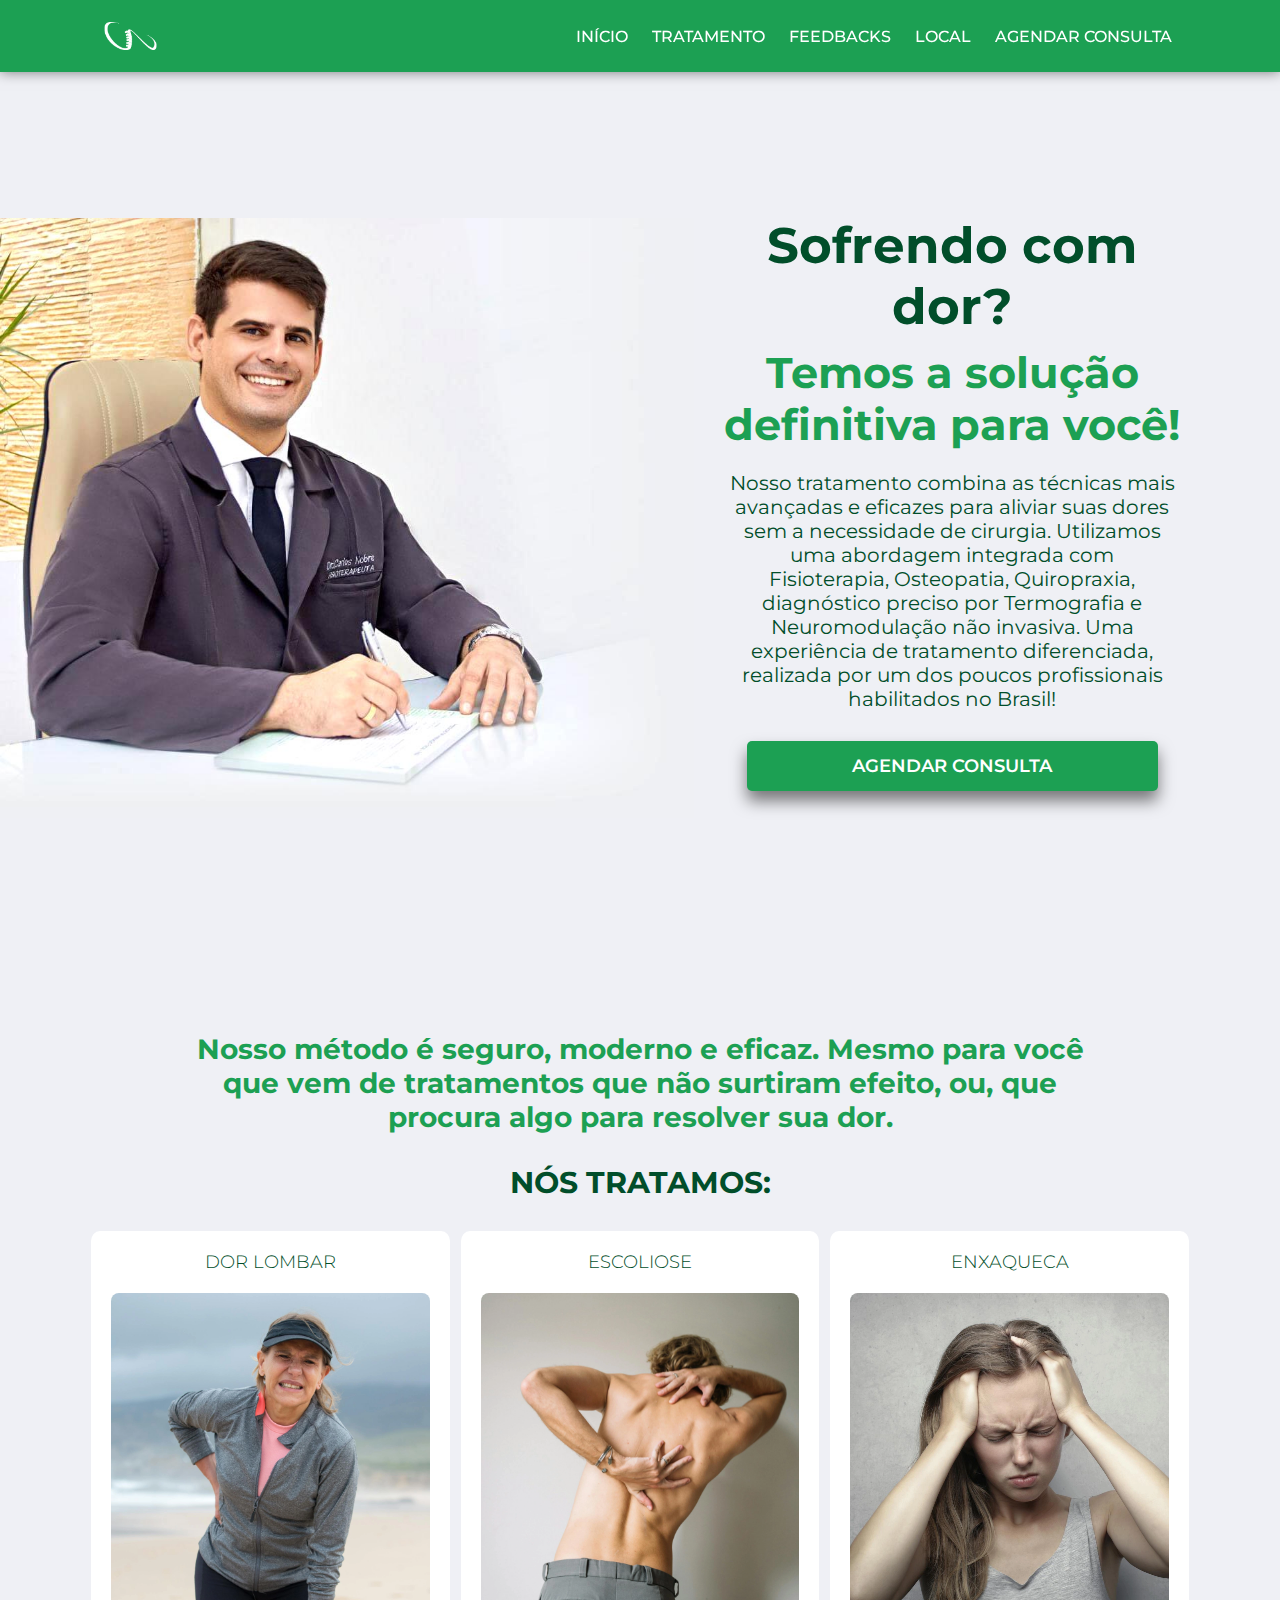
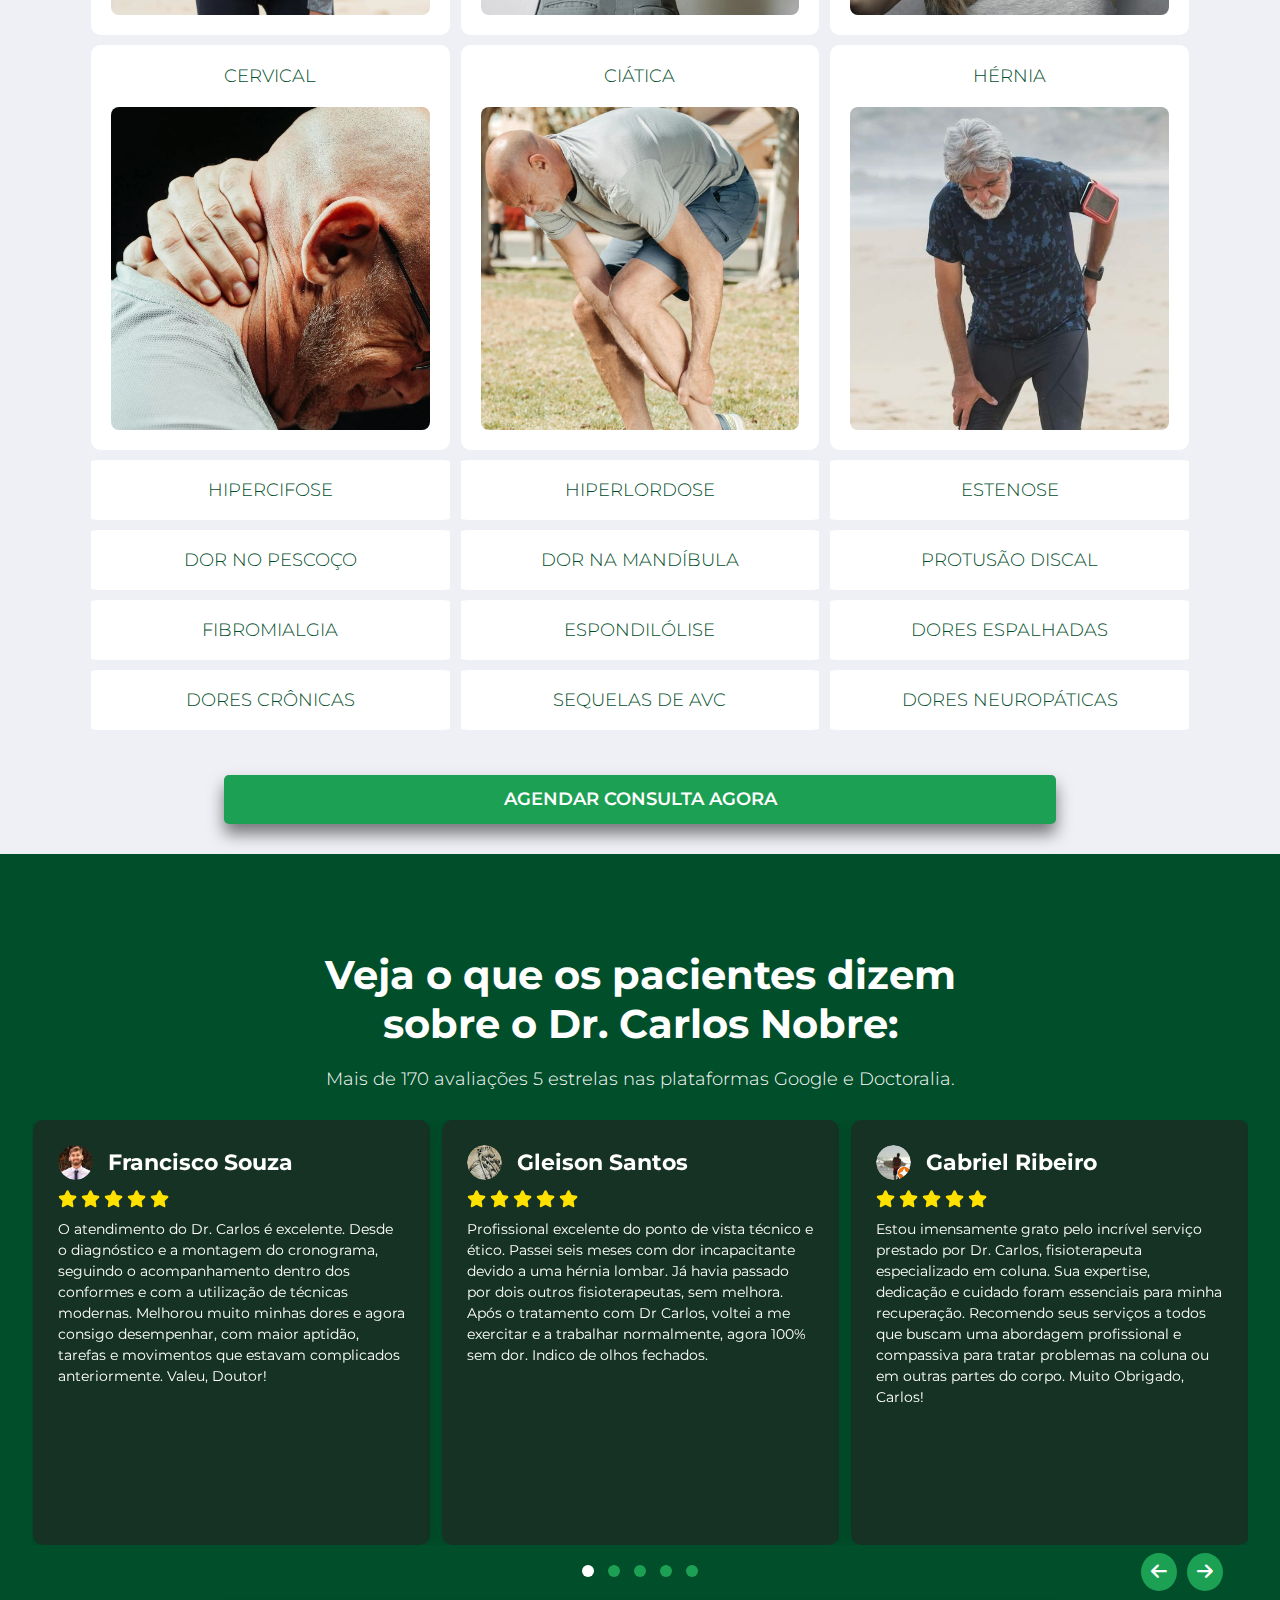
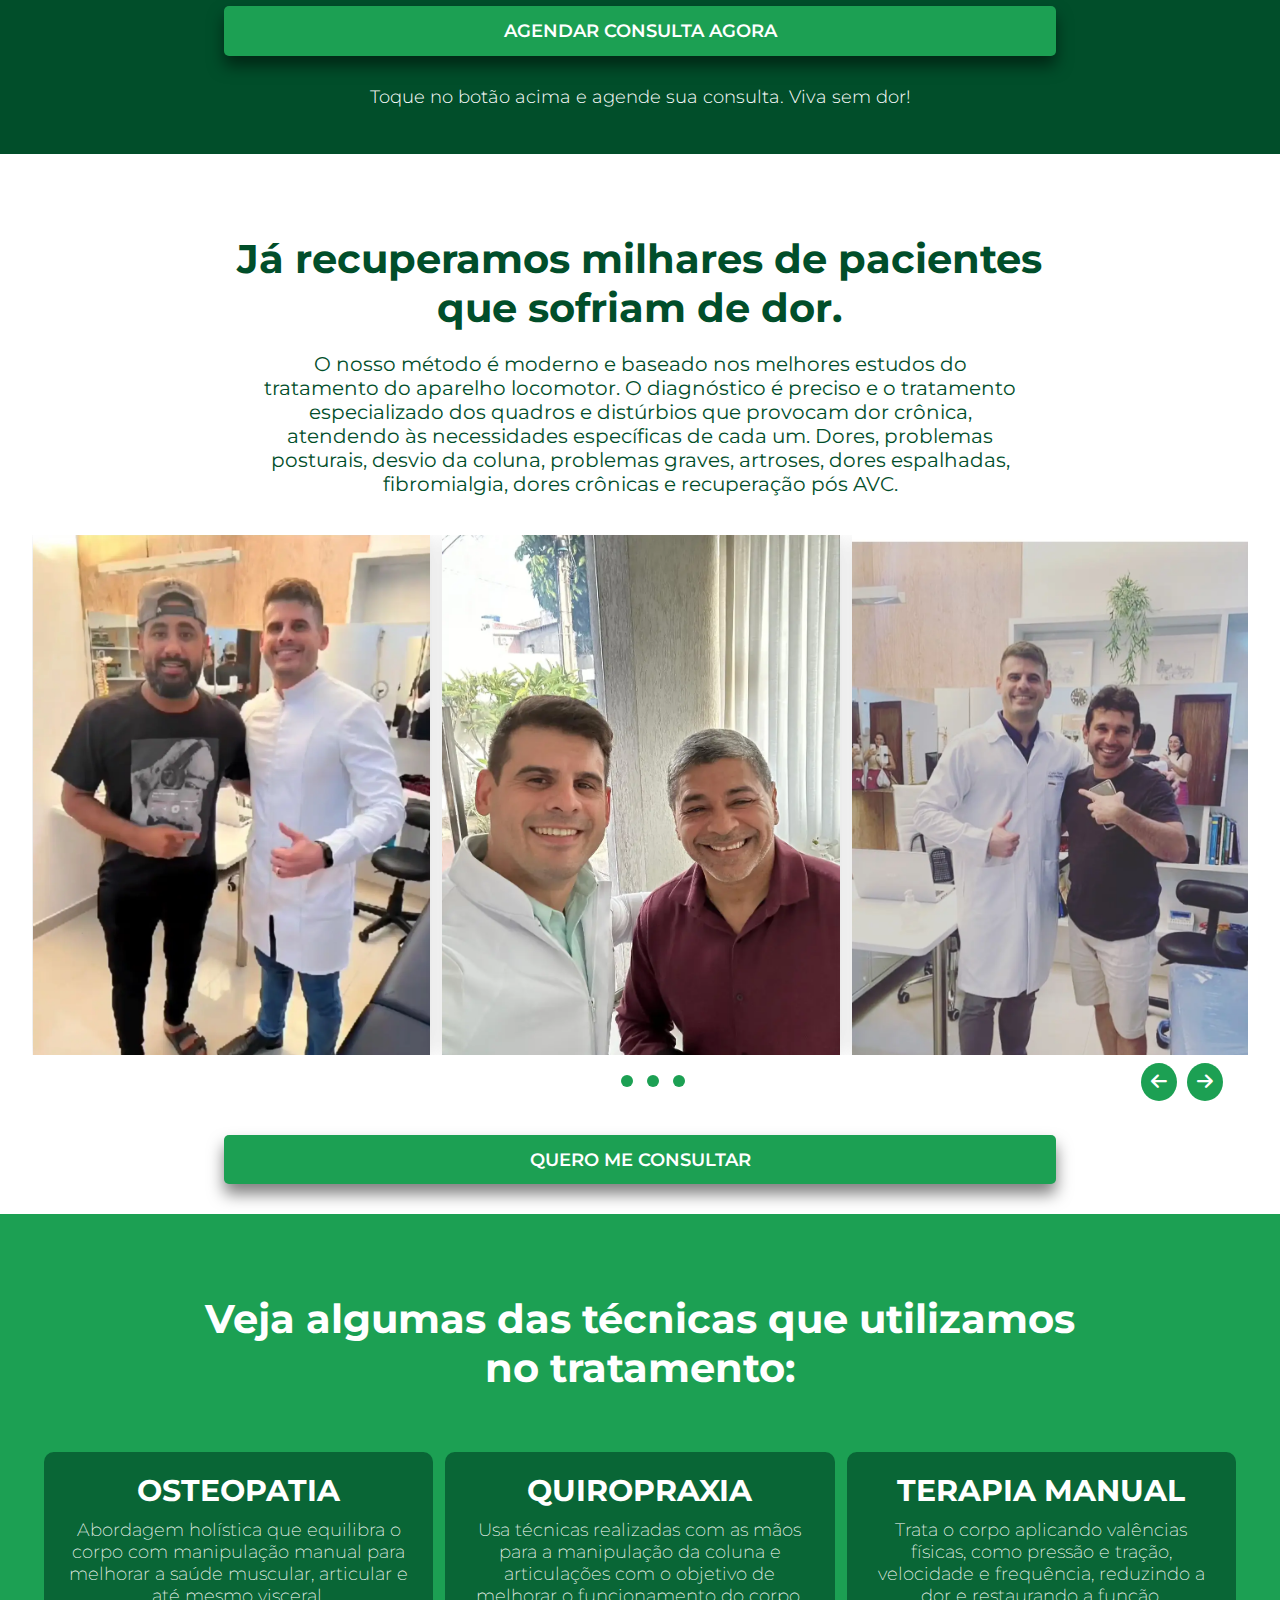
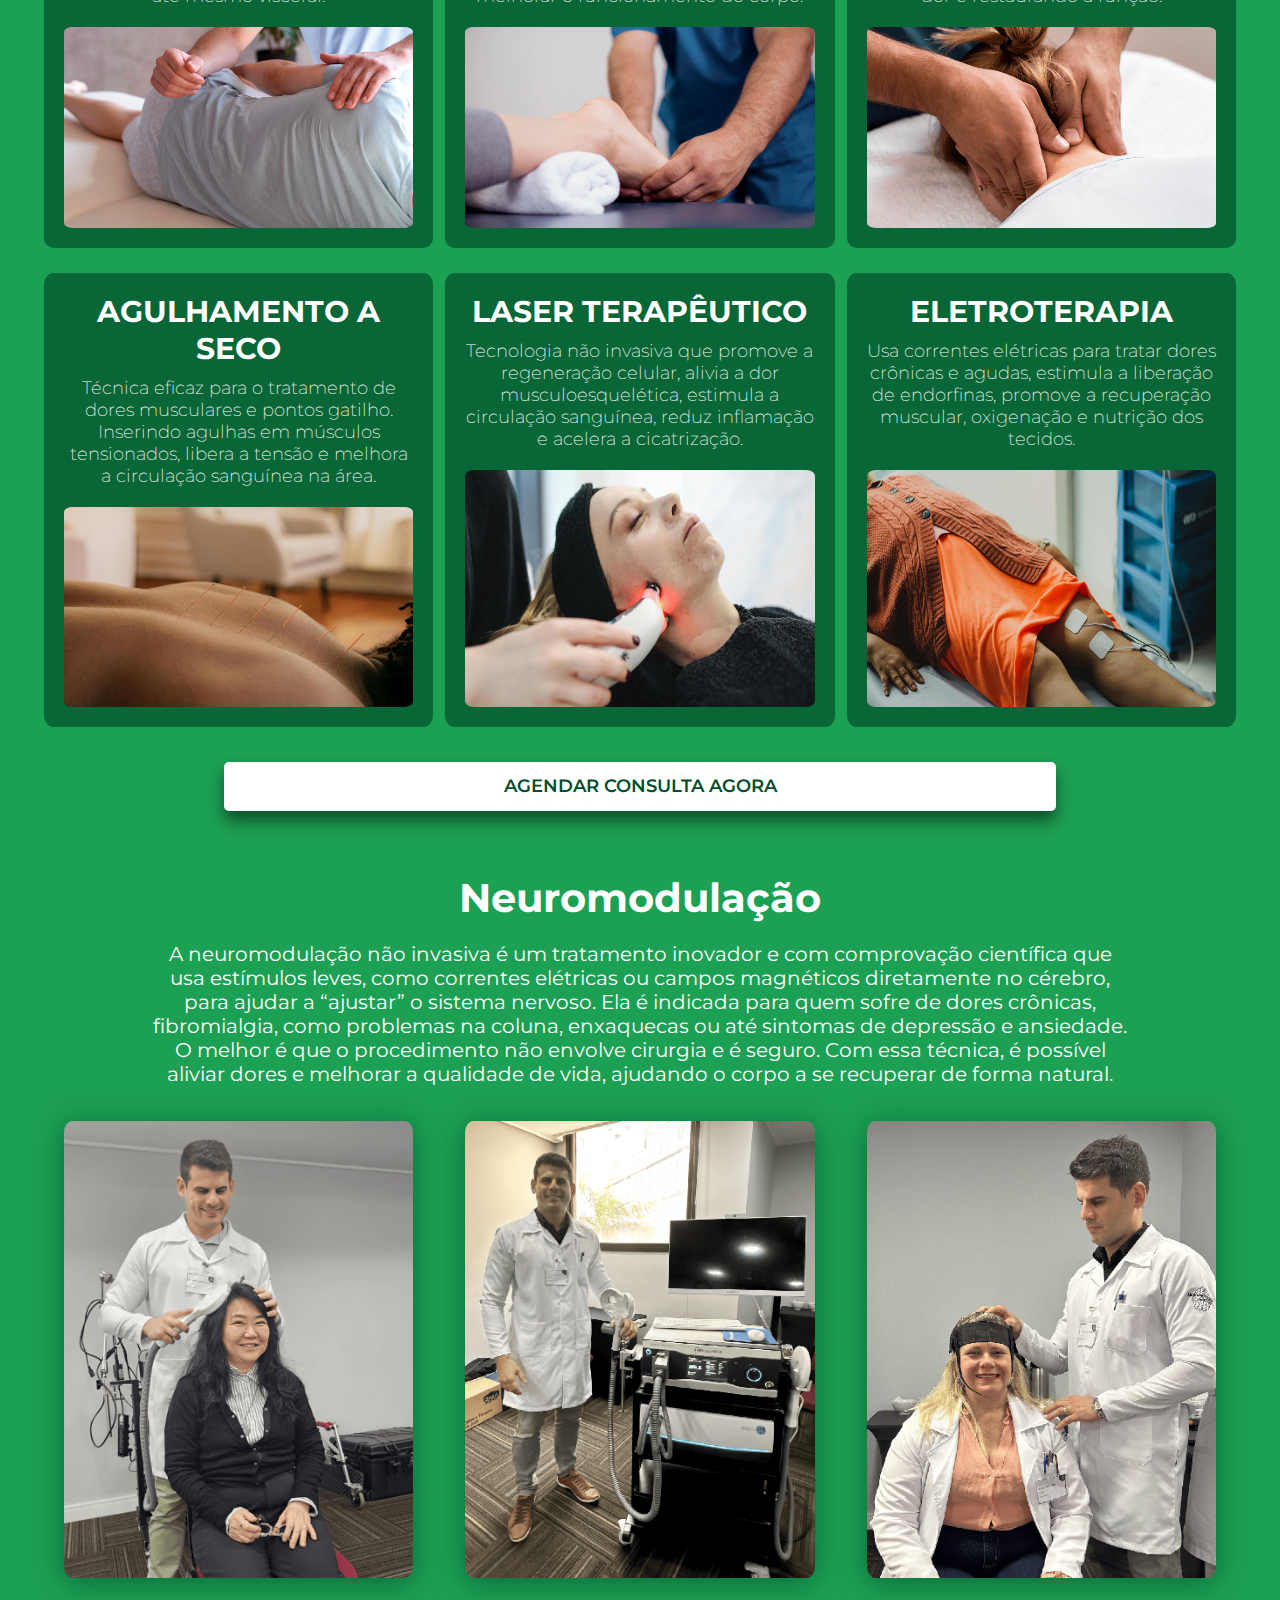
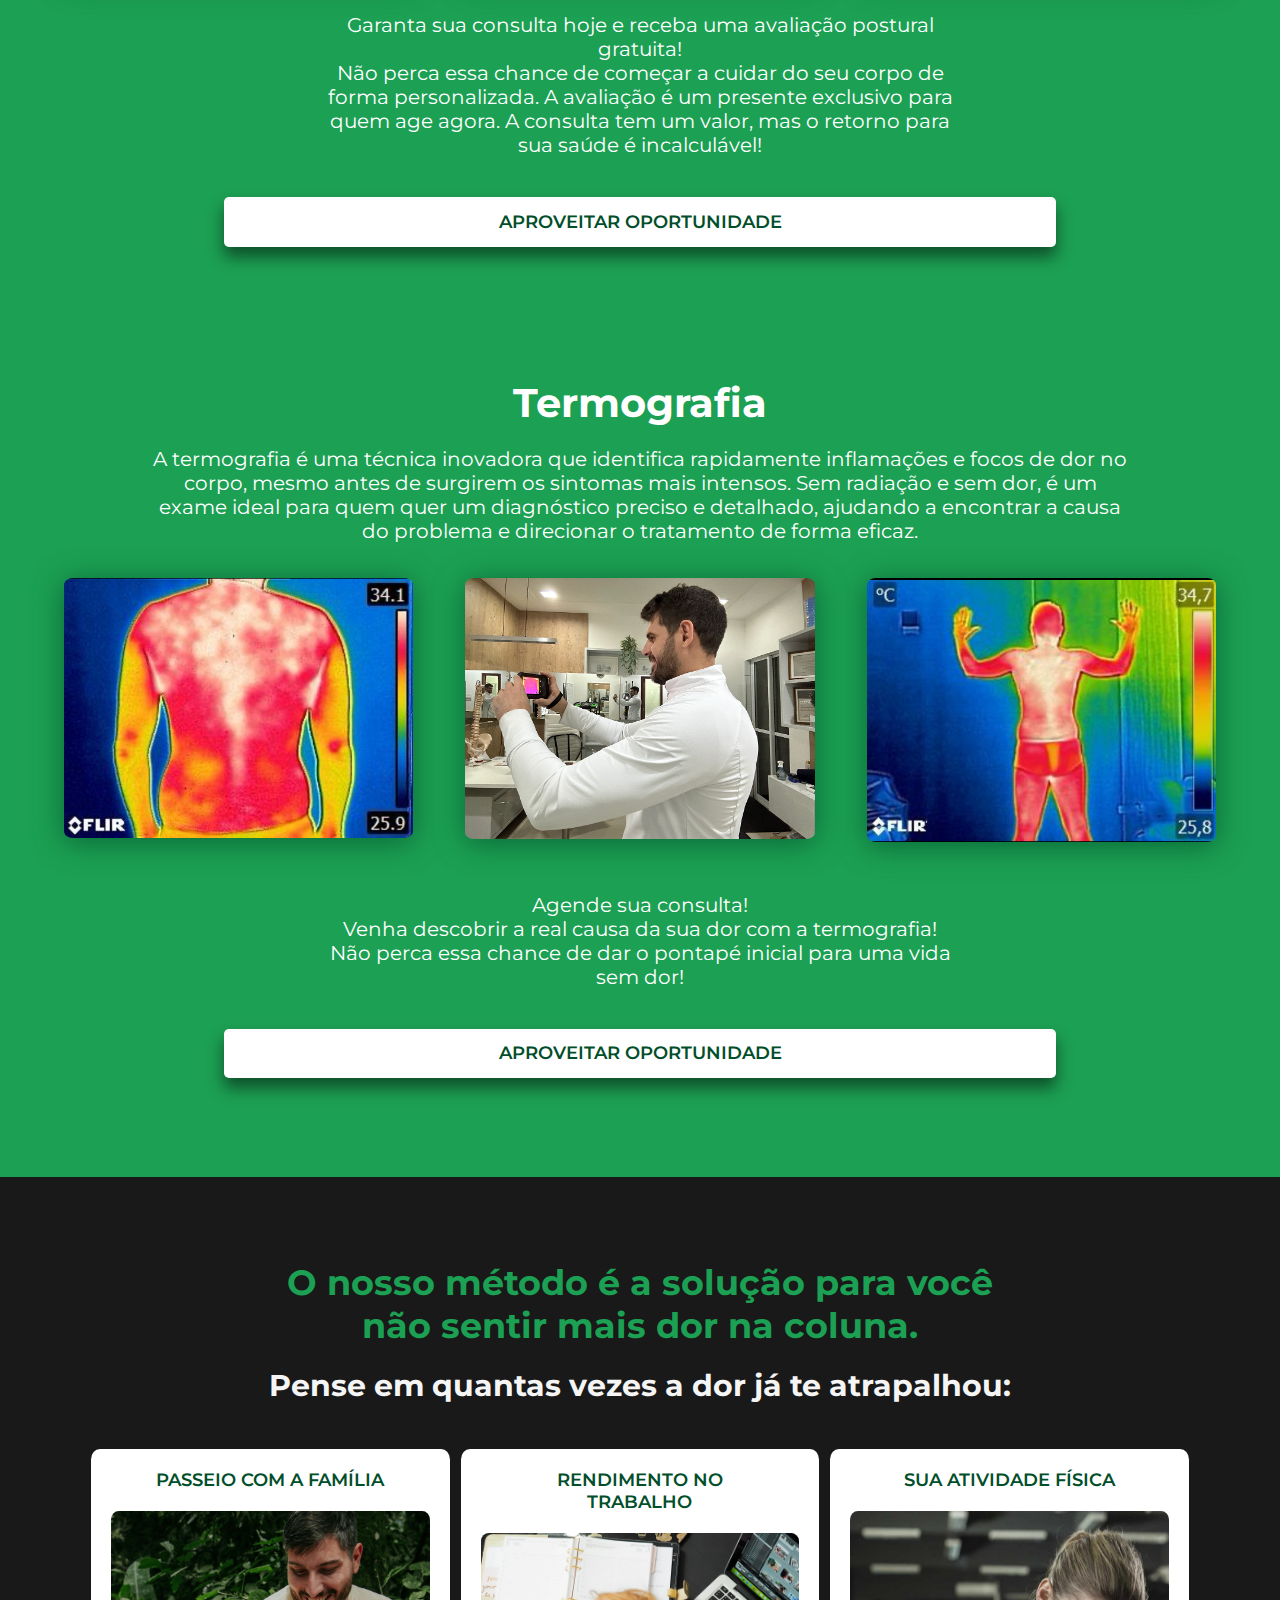
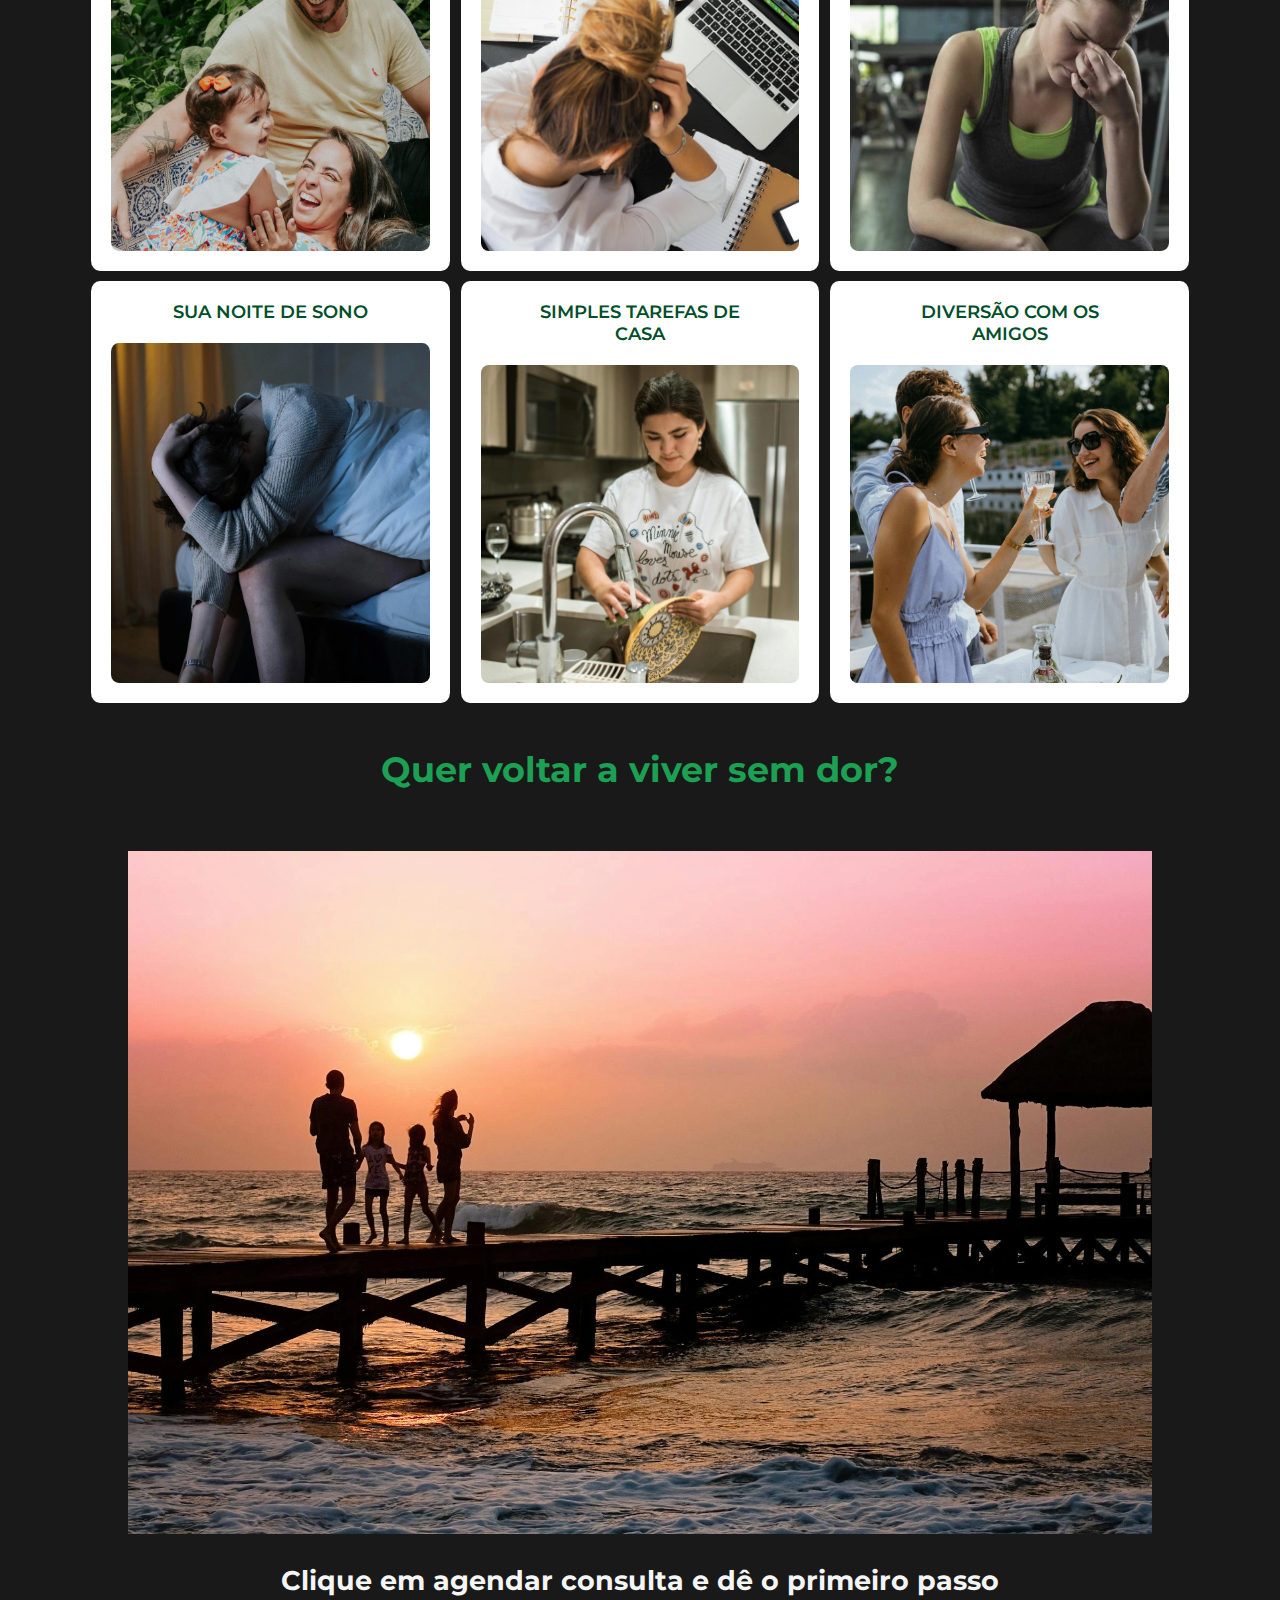
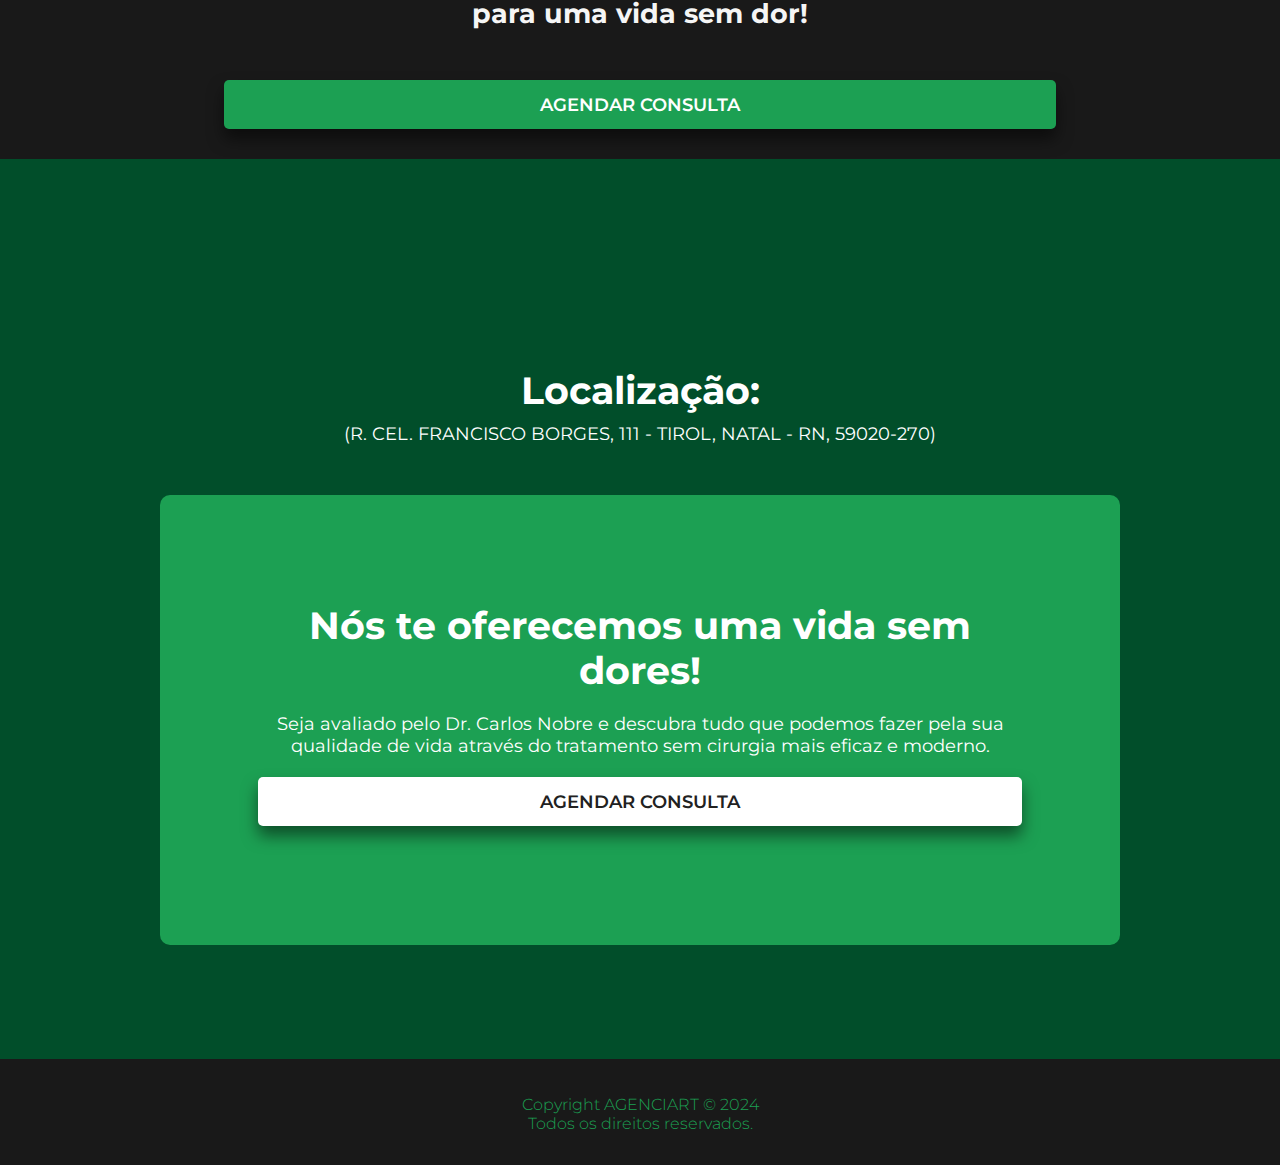
==== commit 6a39a33c: "Update index.html" ====
--- a/index.html
+++ b/index.html
@@ -853,7 +853,7 @@
                     <h1>Passeio com a família</h1>
                     <div class="container-picture">
                         <picture>
-                            <img src="./assets/img/treat-images/1.webp" alt="Dor lombar" id="treat-image1"
+                            <img src="./assets/img/solution-images/1.webp" alt="Dor lombar" id="treat-image1"
                             class="treat-image1" />
                         </picture>
                     </div>
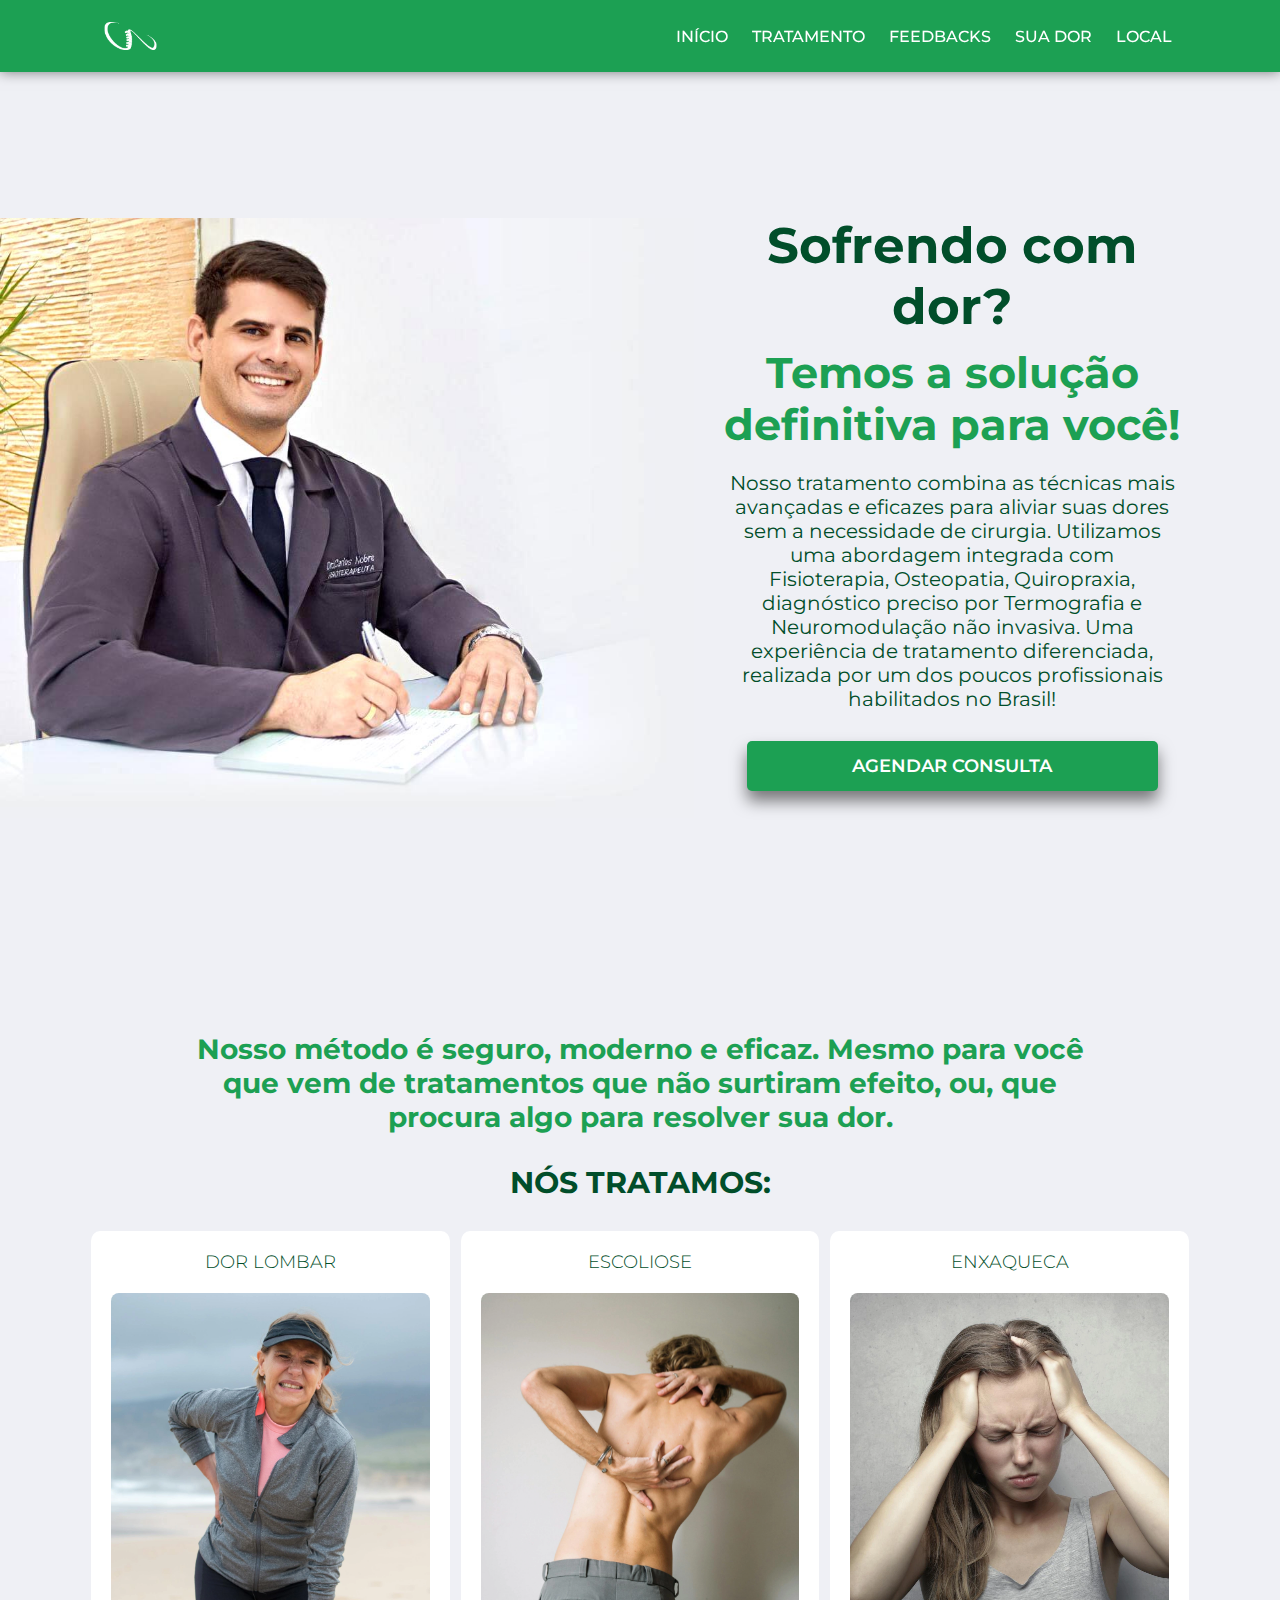
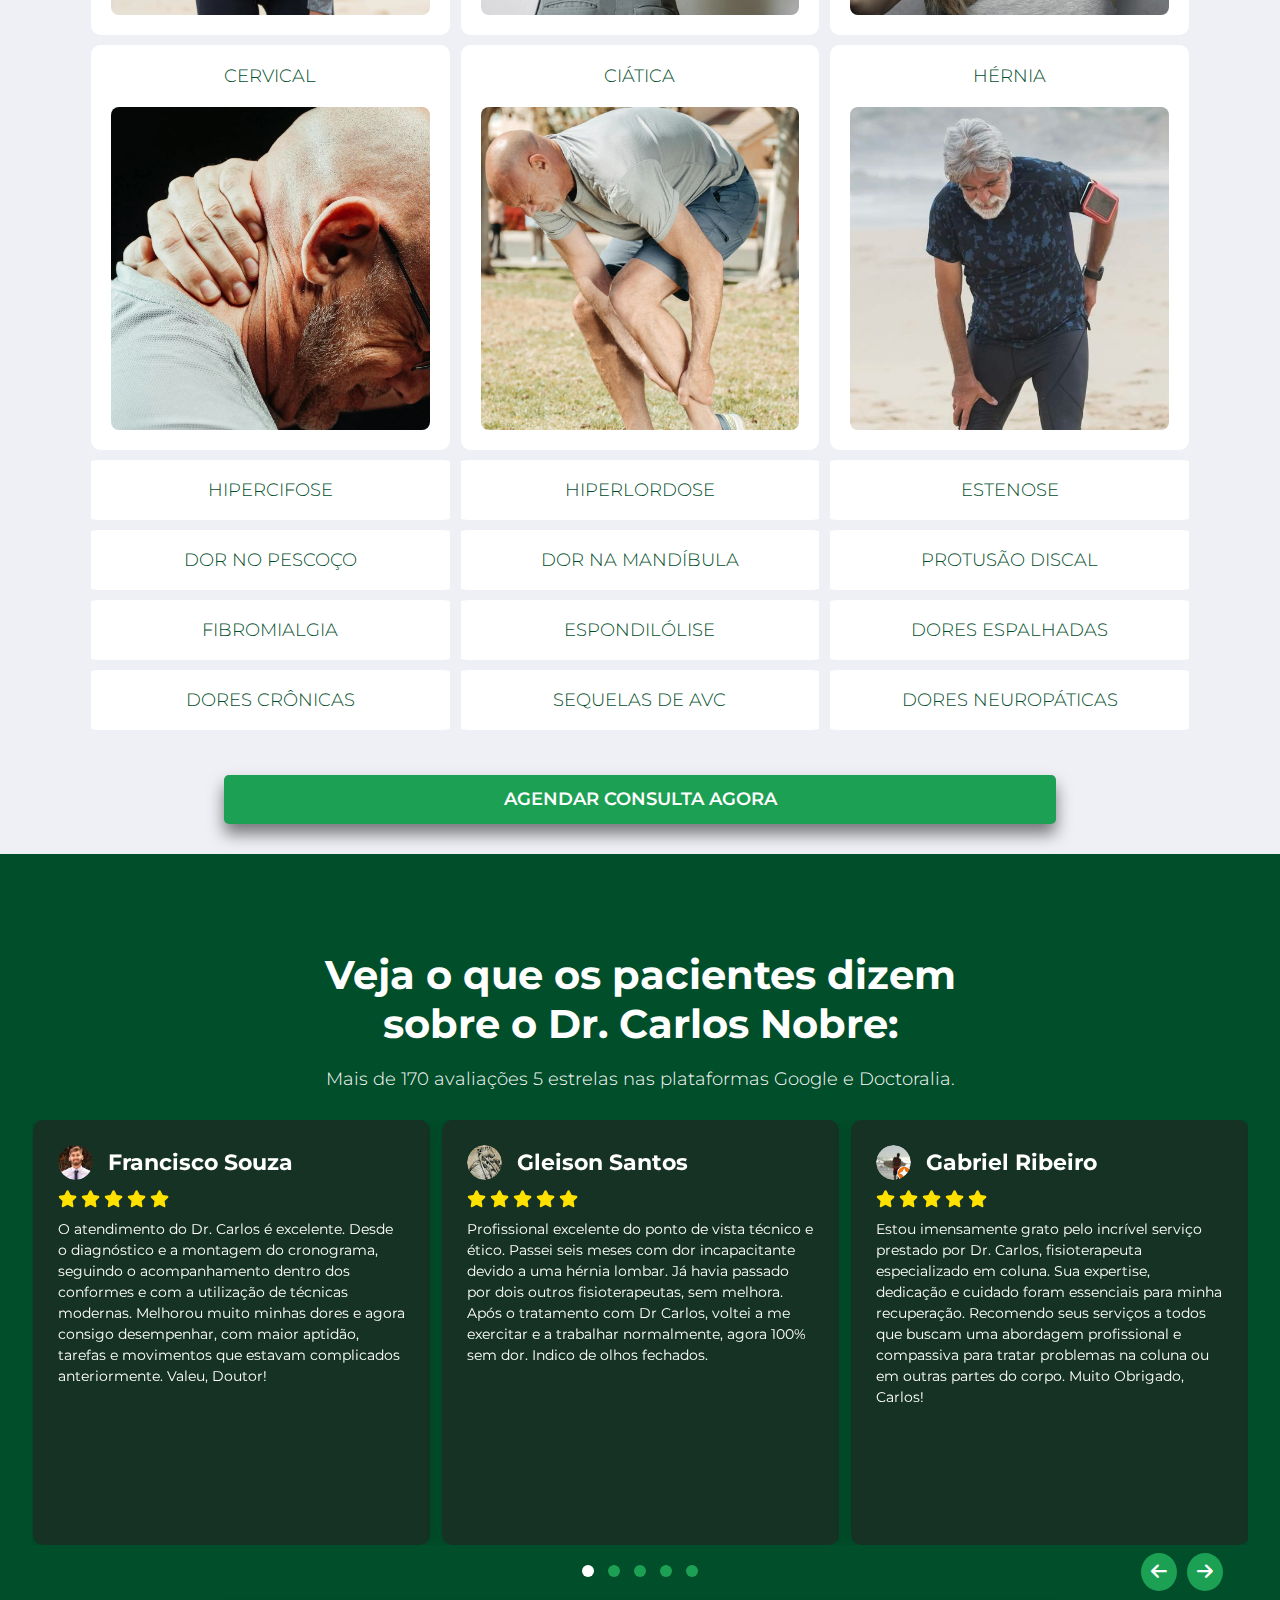
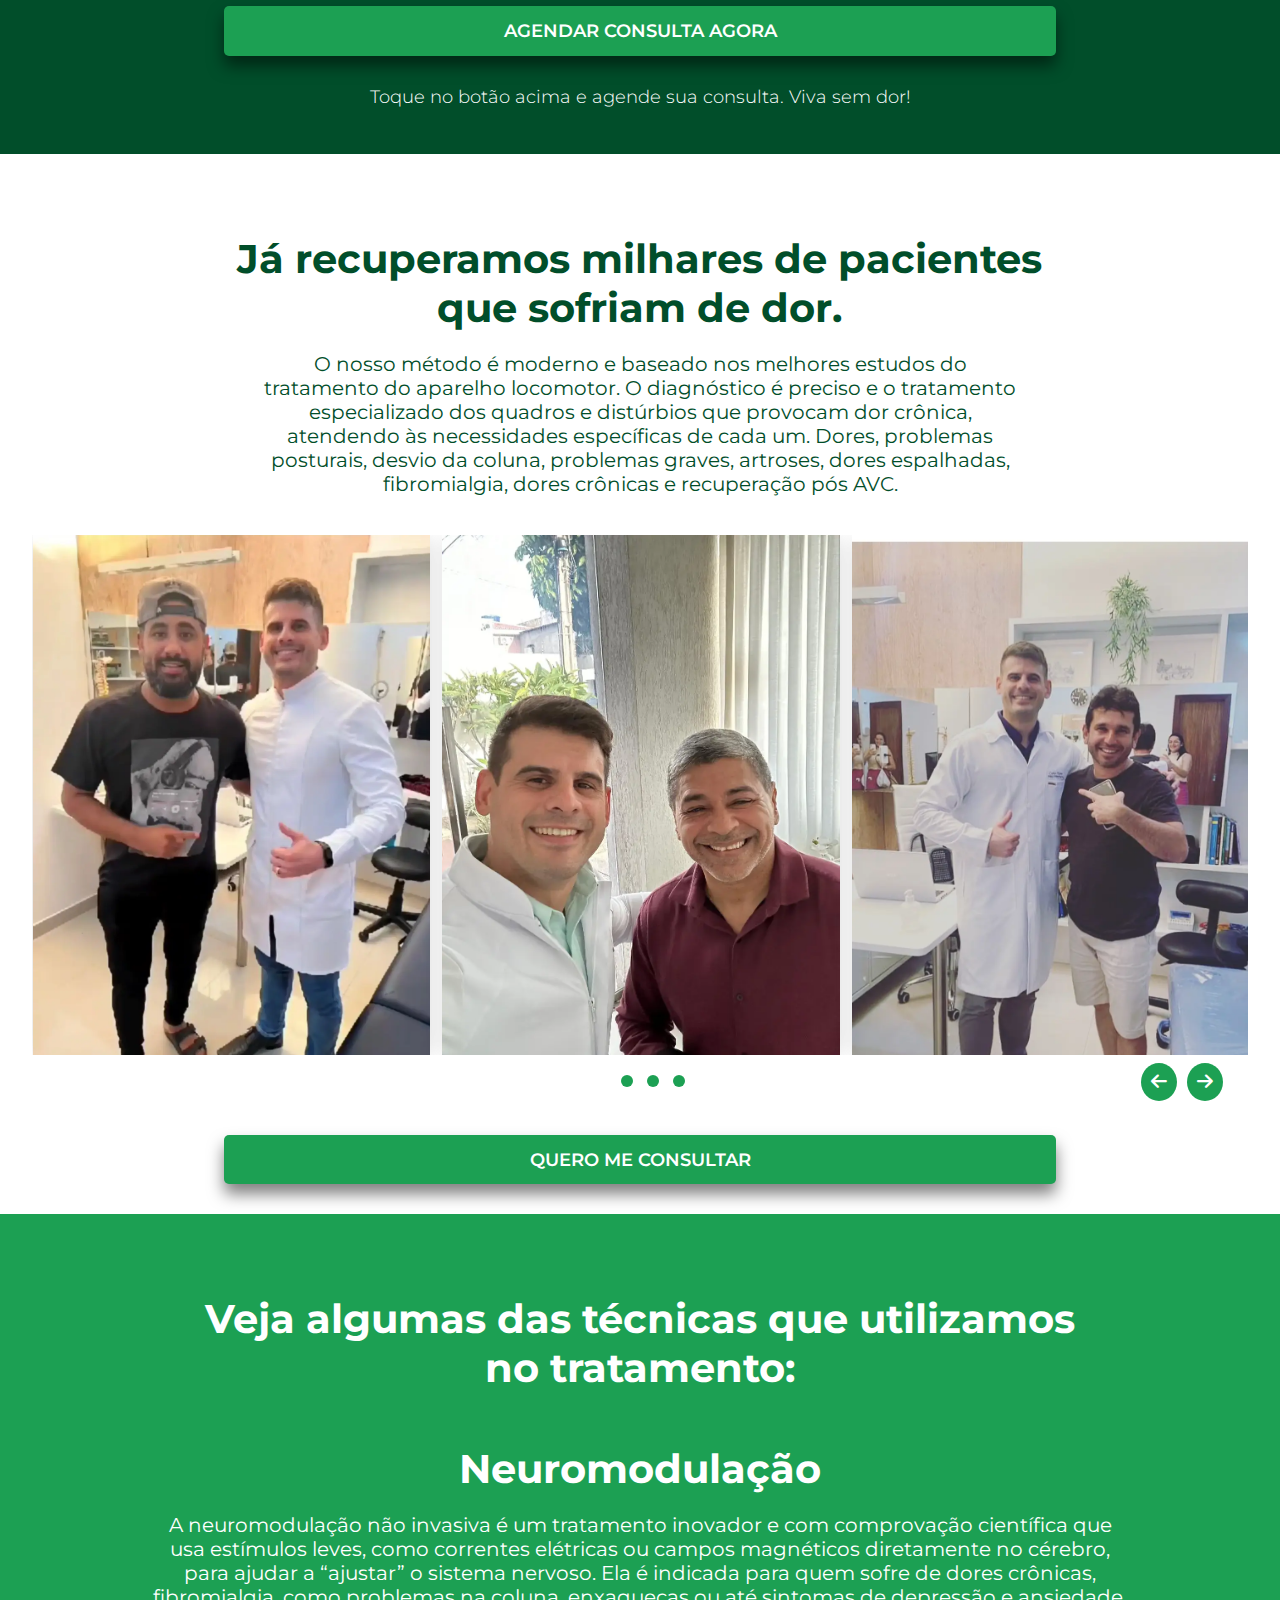
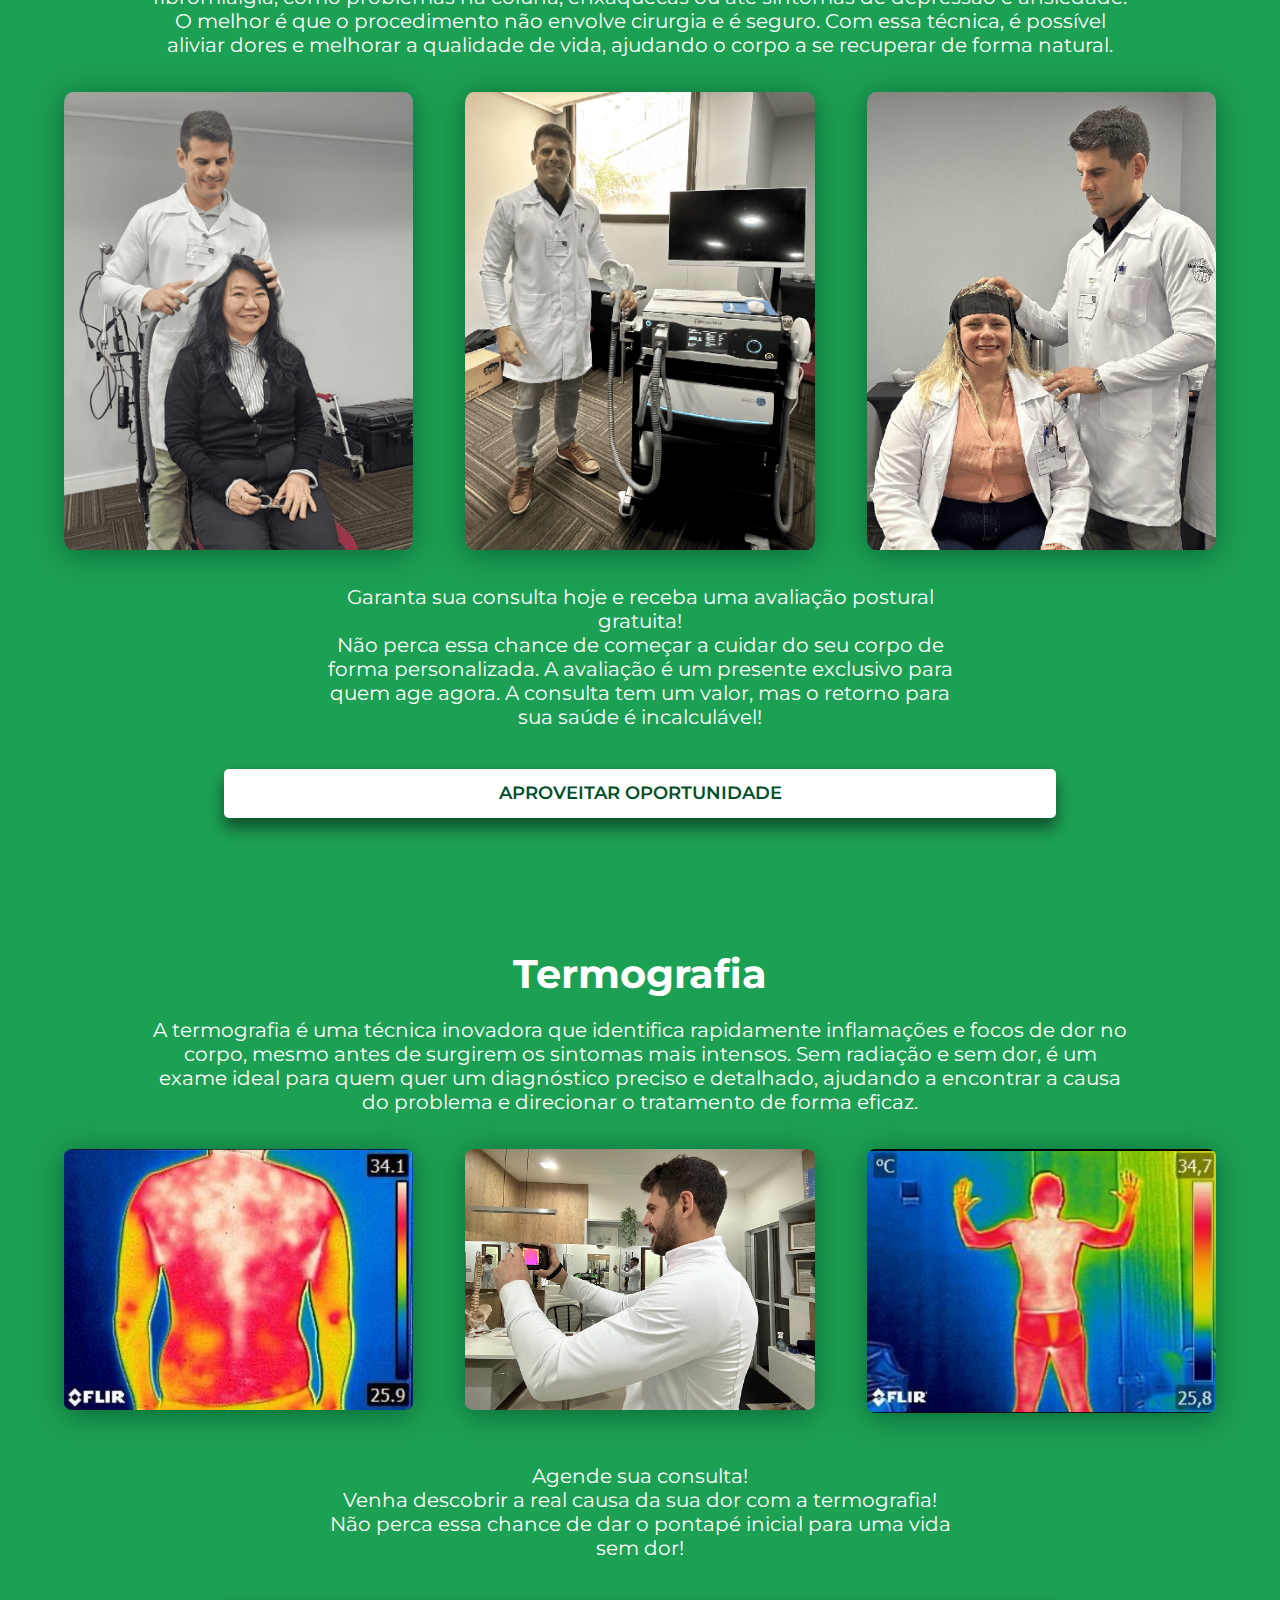
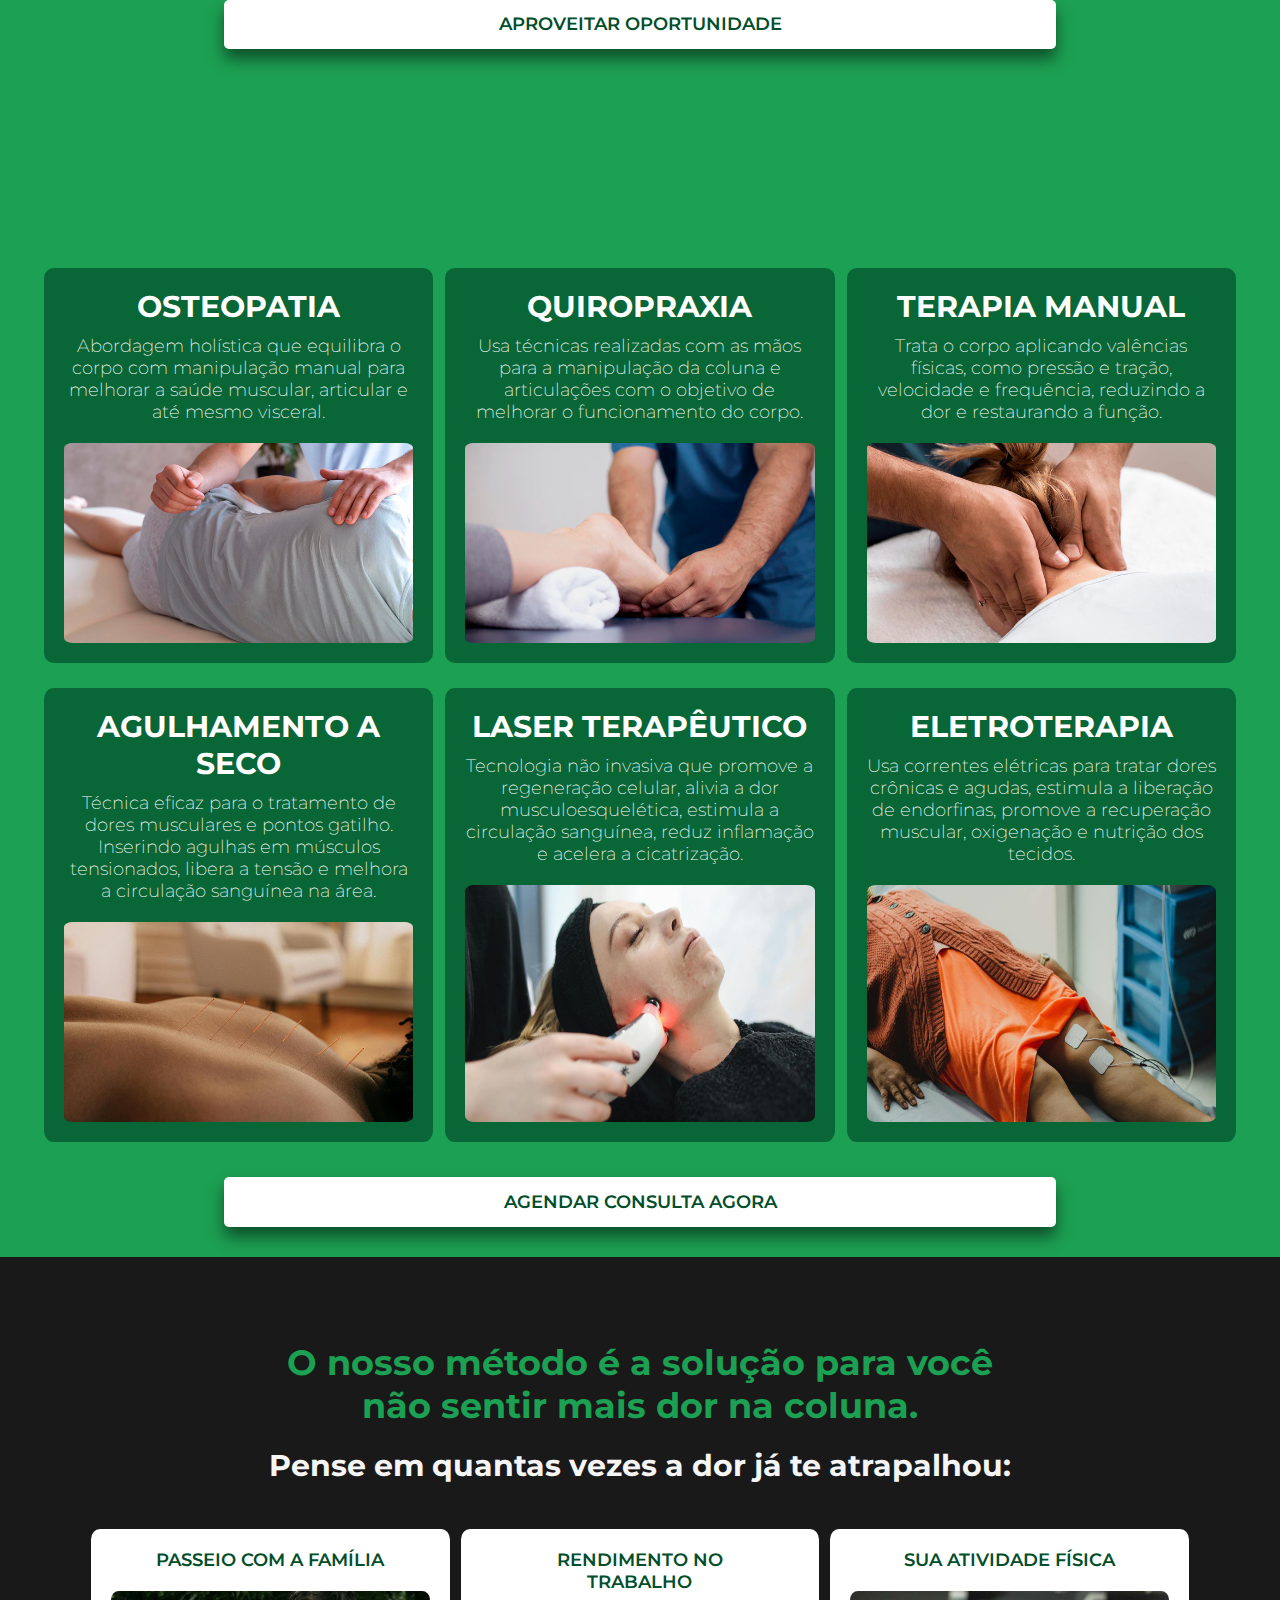
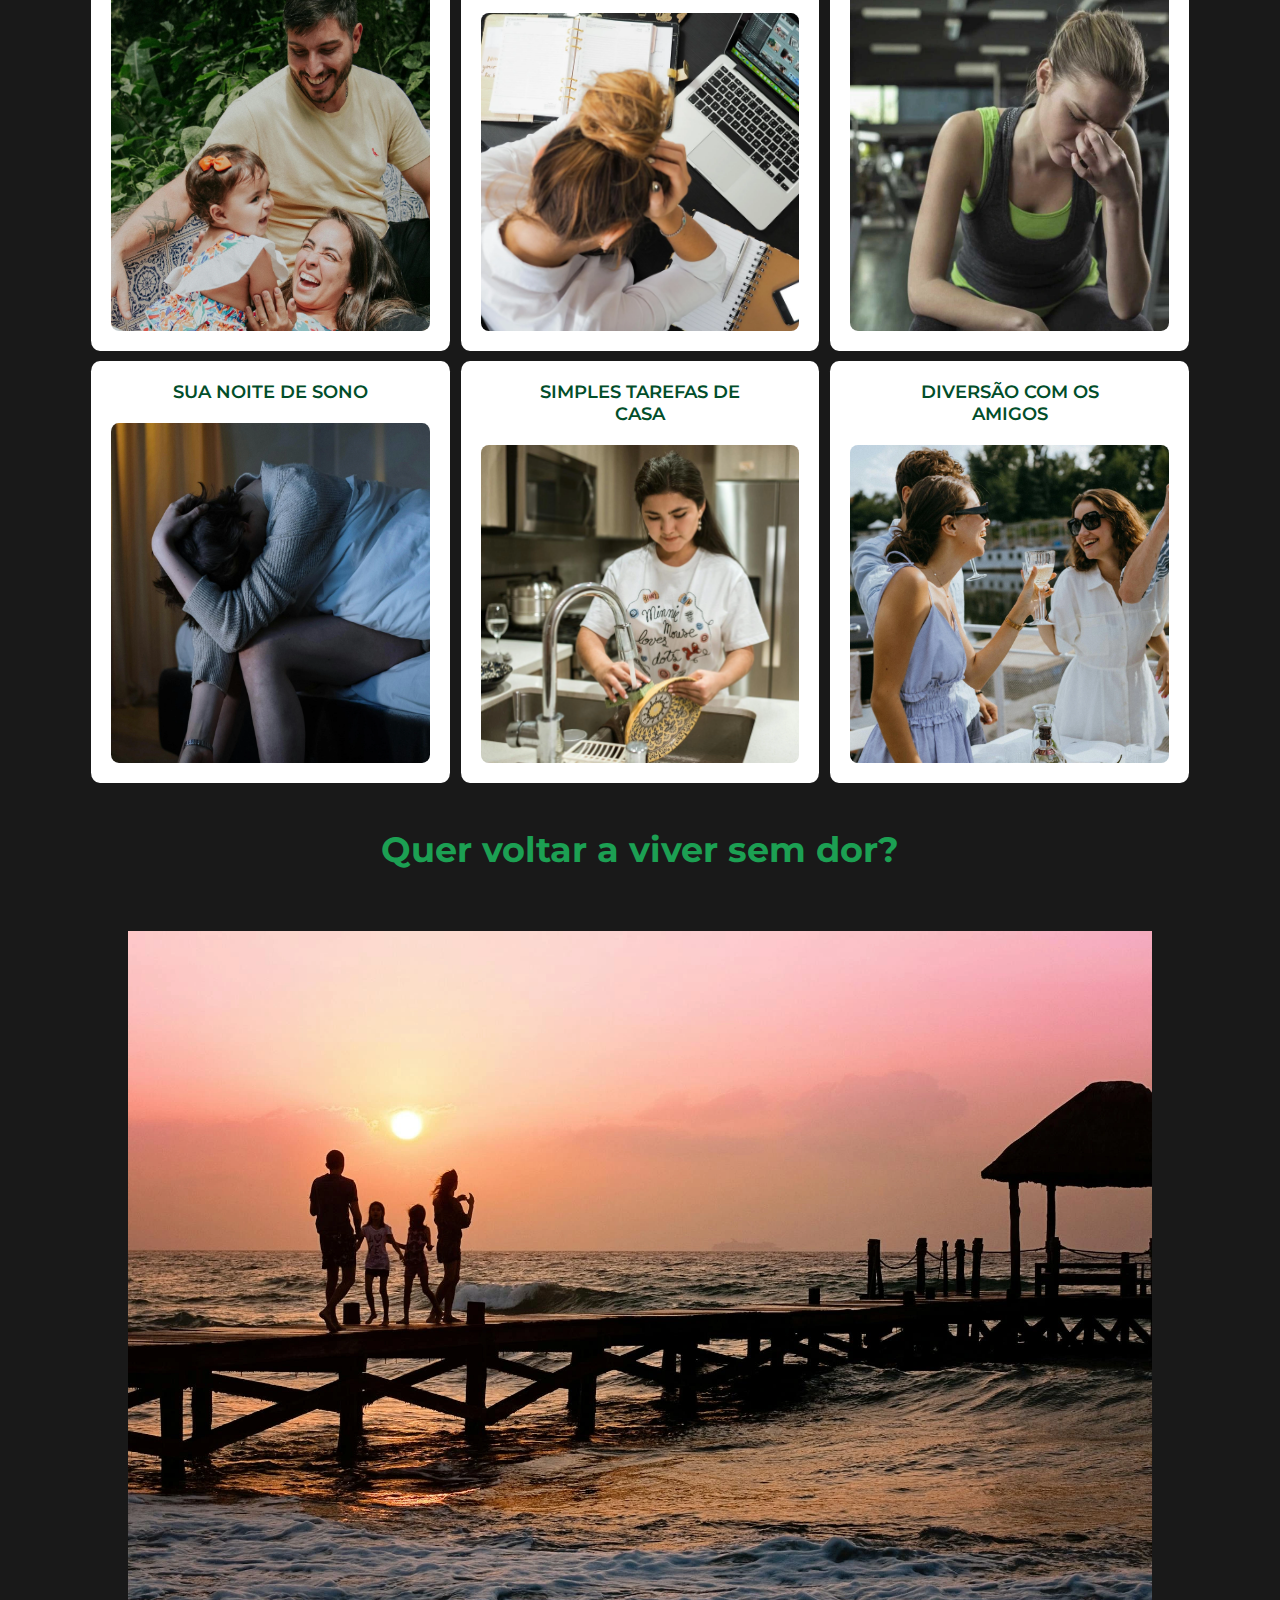
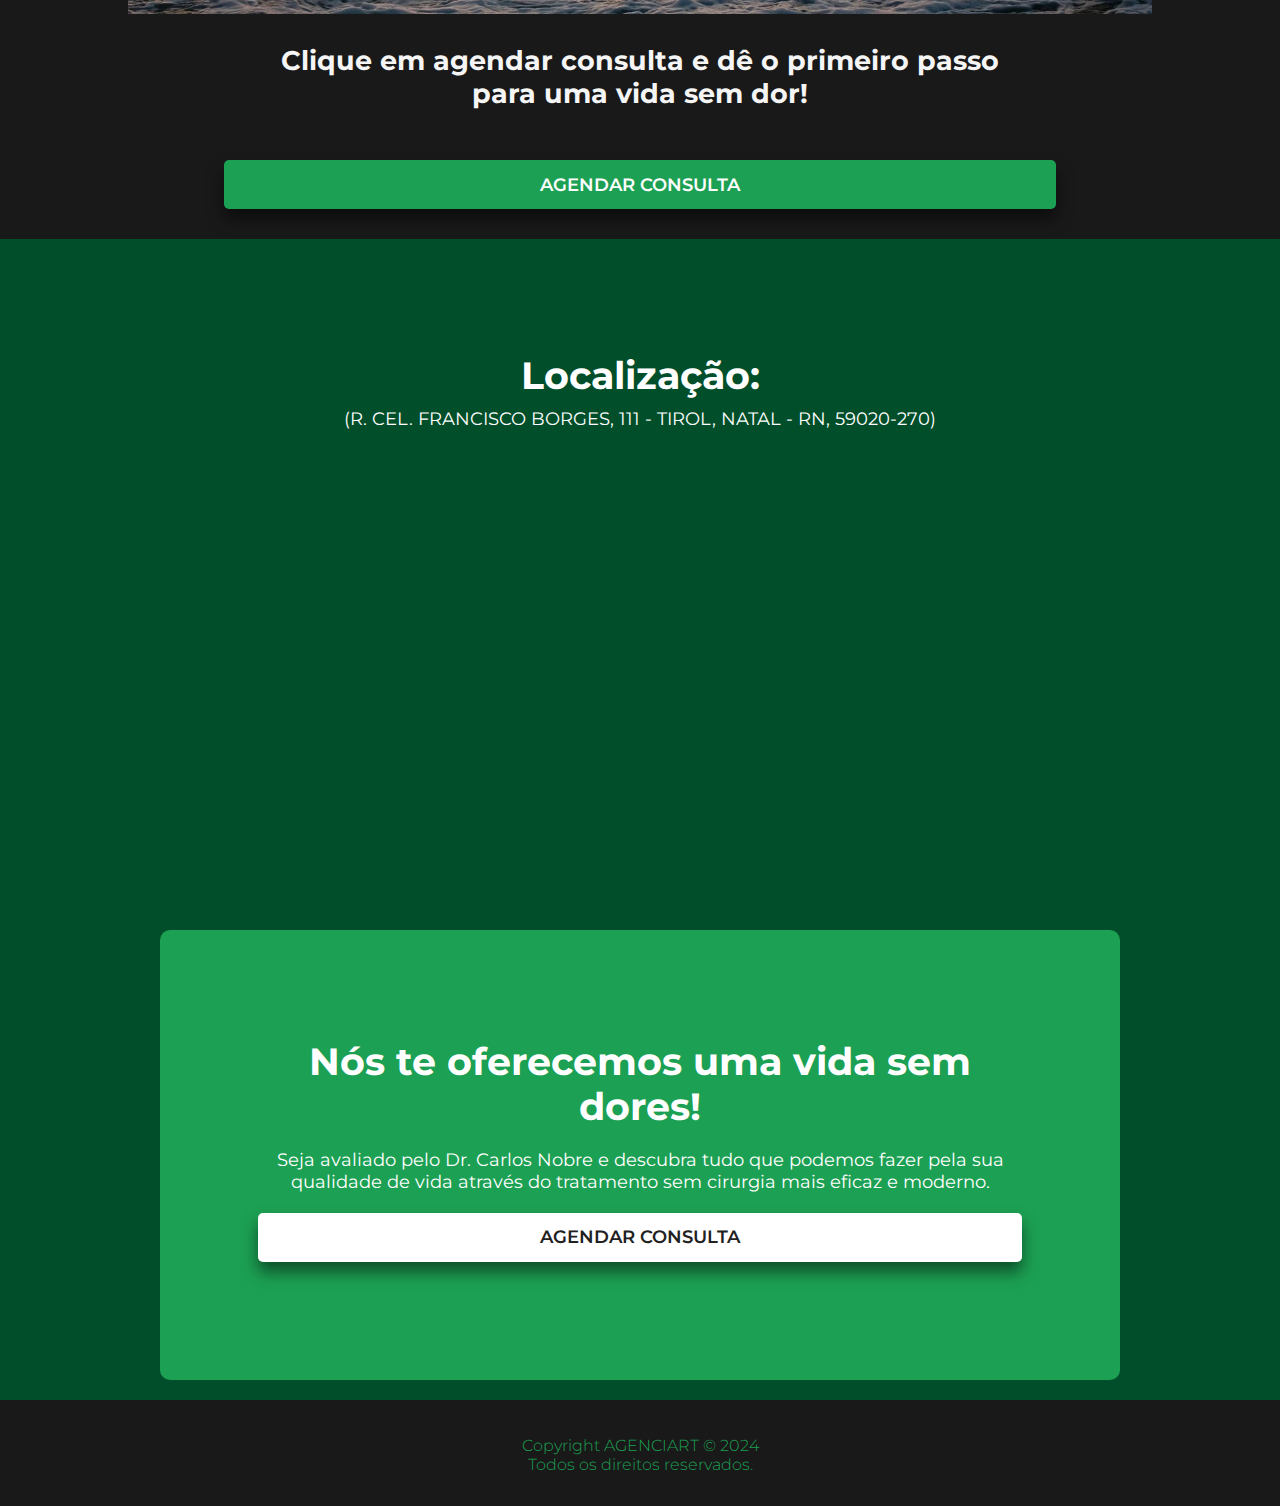
==== commit 2418cd37: "switching techniques order" ====
--- a/index.html
+++ b/index.html
@@ -54,11 +54,10 @@
                     
                     <ul id="nav" class="navlinks" aria-expanded="false">
                         <li><a href="#home">Início</a></li>
-                        <li><a href="#method">Tratamento</a></li>
+                        <li><a href="#treat">Tratamento</a></li>
                         <li><a href="#feedback">Feedbacks</a></li>
+                        <li><a href="#solution">Sua dor</a></li>
                         <li><a href="#local">Local</a></li>
-                        <li><a onclick="return gtag_report_conversion('https://api.whatsapp.com/send?phone=5584996512262&text=Ol%C3%A1%2C%20gostaria%20de%20agendar%20uma%20consulta%20com%20Dr.%20Carlos%20Nobre%20e%20tamb%C3%A9m%20ganhar%20uma%20avalia%C3%A7%C3%A3o%20postural%20gratuita.');"
-                            href="https://api.whatsapp.com/send?phone=5584996512262&text=Ol%C3%A1%2C%20gostaria%20de%20agendar%20uma%20consulta%20com%20Dr.%20Carlos%20Nobre%20e%20tamb%C3%A9m%20ganhar%20uma%20avalia%C3%A7%C3%A3o%20postural%20gratuita. " target="_blank ">AGENDAR CONSULTA</a></li>
                     </ul>
                 
                 </div>
@@ -688,77 +687,13 @@
             <a class="botao-cta-2" onclick="return gtag_report_conversion('https://api.whatsapp.com/send?phone=5584996512262&text=Ol%C3%A1%2C%20gostaria%20de%20agendar%20uma%20consulta%20com%20Dr.%20Carlos%20Nobre%20e%20tamb%C3%A9m%20ganhar%20uma%20avalia%C3%A7%C3%A3o%20postural%20gratuita.');"
                 href="https://api.whatsapp.com/send?phone=5584996512262&text=Ol%C3%A1%2C%20gostaria%20de%20agendar%20uma%20consulta%20com%20Dr.%20Carlos%20Nobre%20e%20tamb%C3%A9m%20ganhar%20uma%20avalia%C3%A7%C3%A3o%20postural%20gratuita. " target="_blank ">QUERO ME CONSULTAR</a>
         </section>
-        <section id="technique" class="technique">
+        <div id="technique" class="technique">
             <div class="container">
                 <h2>
                     Veja algumas das técnicas que utilizamos no tratamento:
                 </h2>
             </div>
-            <ul class="container-items">
-                <li class="box-items">
-                    <h1>Osteopatia</h1>
-                    <p>Abordagem holística que equilibra o corpo com manipulação manual para melhorar a saúde muscular, articular e até mesmo visceral.</p>
-                    <div class="container-picture">
-                        <picture>
-                            <img src="./assets/img/techniques/technique-image1.jpg" alt="Técnicas da osteopatia" id="technique-image1"
-                            class="technique-image1" />
-                        </picture>
-                    </div>
-                </li>
-                <li class="box-items">
-                    <h1>Quiropraxia</h1>
-                    <p>Usa técnicas realizadas com as mãos para a manipulação da coluna e articulações com o objetivo de melhorar o funcionamento do corpo.</p>
-                    <div class="container-picture">
-                        <picture>
-                            <img src="./assets/img/techniques/technique-image2.jpg" alt="Técnicas da quiropraxia" id="technique-image2"
-                            class="technique-image2" />
-                        </picture>
-                    </div>
-                </li>
-                <li class="box-items">
-                    <h1>Terapia manual</h1>
-                    <p>Trata o corpo aplicando valências físicas, como pressão e tração, velocidade e frequência, reduzindo a dor e restaurando a função.</p>
-                    <div class="container-picture">
-                        <picture>
-                            <img src="./assets/img/techniques/technique-image3.jpg" alt="Técnicas da terapia manual" id="technique-image3"
-                            class="technique-image3" />
-                        </picture>
-                    </div>
-                </li>
-                <li class="box-items">
-                    <h1>Agulhamento a seco</h1>
-                    <p>Técnica eficaz para o tratamento de dores musculares e pontos gatilho. Inserindo agulhas em músculos tensionados, libera a tensão e melhora a circulação sanguínea na área.</p>
-                    <div class="container-picture">
-                        <picture>
-                            <img src="./assets/img/techniques/technique-image4.jpg" alt="Técnicas do agulhamento a seco" id="technique-image4"
-                            class="technique-image4" />
-                        </picture>
-                    </div>
-                </li>
-                <li class="box-items">
-                    <h1>Laser terapêutico</h1>
-                    <p>Tecnologia não invasiva que promove a regeneração celular, alivia a dor musculoesquelética, estimula a circulação sanguínea, reduz inflamação e acelera a cicatrização.</p>
-                    <div class="container-picture">
-                        <picture>
-                            <img src="./assets/img/techniques/technique-image5.jpg" alt="Técnicas do laser terapêutico" id="technique-image5"
-                            class="technique-image5" />
-                        </picture>
-                    </div>
-                </li>
-                <li class="box-items">
-                    <h1>Eletroterapia</h1>
-                    <p>Usa correntes elétricas para tratar dores crônicas e agudas, estimula a liberação de endorfinas, promove a recuperação muscular, oxigenação e nutrição dos tecidos.</p>
-                    <div class="container-picture">
-                        <picture>
-                            <img src="./assets/img/techniques/technique-image6.jpg" alt="Técnicas da eletroterapia" id="technique-image6"
-                            class="technique-image6" />
-                        </picture>
-                    </div>
-                </li>
-            </ul>
-            <a class="botao-cta-2" onclick="return gtag_report_conversion('https://api.whatsapp.com/send?phone=5584996512262&text=Ol%C3%A1%2C%20gostaria%20de%20agendar%20uma%20consulta%20com%20Dr.%20Carlos%20Nobre%20e%20tamb%C3%A9m%20ganhar%20uma%20avalia%C3%A7%C3%A3o%20postural%20gratuita.');"
-                href="https://api.whatsapp.com/send?phone=5584996512262&text=Ol%C3%A1%2C%20gostaria%20de%20agendar%20uma%20consulta%20com%20Dr.%20Carlos%20Nobre%20e%20tamb%C3%A9m%20ganhar%20uma%20avalia%C3%A7%C3%A3o%20postural%20gratuita. " target="_blank ">AGENDAR CONSULTA AGORA</a>
-        </section>
+        </div>
         <section id="neuro" class="neuro">
             <div class="container">
                 <h1>
@@ -839,6 +774,72 @@
             <a class="botao-cta-2" onclick="return gtag_report_conversion('https://api.whatsapp.com/send?phone=5584996512262&text=Ol%C3%A1%2C%20gostaria%20de%20agendar%20uma%20consulta%20com%20Dr.%20Carlos%20Nobre%20e%20tamb%C3%A9m%20ganhar%20uma%20avalia%C3%A7%C3%A3o%20postural%20gratuita.');"
                 href="https://api.whatsapp.com/send?phone=5584996512262&text=Ol%C3%A1%2C%20gostaria%20de%20agendar%20uma%20consulta%20com%20Dr.%20Carlos%20Nobre%20e%20tamb%C3%A9m%20ganhar%20uma%20avalia%C3%A7%C3%A3o%20postural%20gratuita. " target="_blank ">APROVEITAR OPORTUNIDADE</a>
         </section>
+        <section class="technique">
+            <ul class="container-items">
+                <li class="box-items">
+                    <h1>Osteopatia</h1>
+                    <p>Abordagem holística que equilibra o corpo com manipulação manual para melhorar a saúde muscular, articular e até mesmo visceral.</p>
+                    <div class="container-picture">
+                        <picture>
+                            <img src="./assets/img/techniques/technique-image1.jpg" alt="Técnicas da osteopatia" id="technique-image1"
+                            class="technique-image1" />
+                        </picture>
+                    </div>
+                </li>
+                <li class="box-items">
+                    <h1>Quiropraxia</h1>
+                    <p>Usa técnicas realizadas com as mãos para a manipulação da coluna e articulações com o objetivo de melhorar o funcionamento do corpo.</p>
+                    <div class="container-picture">
+                        <picture>
+                            <img src="./assets/img/techniques/technique-image2.jpg" alt="Técnicas da quiropraxia" id="technique-image2"
+                            class="technique-image2" />
+                        </picture>
+                    </div>
+                </li>
+                <li class="box-items">
+                    <h1>Terapia manual</h1>
+                    <p>Trata o corpo aplicando valências físicas, como pressão e tração, velocidade e frequência, reduzindo a dor e restaurando a função.</p>
+                    <div class="container-picture">
+                        <picture>
+                            <img src="./assets/img/techniques/technique-image3.jpg" alt="Técnicas da terapia manual" id="technique-image3"
+                            class="technique-image3" />
+                        </picture>
+                    </div>
+                </li>
+                <li class="box-items">
+                    <h1>Agulhamento a seco</h1>
+                    <p>Técnica eficaz para o tratamento de dores musculares e pontos gatilho. Inserindo agulhas em músculos tensionados, libera a tensão e melhora a circulação sanguínea na área.</p>
+                    <div class="container-picture">
+                        <picture>
+                            <img src="./assets/img/techniques/technique-image4.jpg" alt="Técnicas do agulhamento a seco" id="technique-image4"
+                            class="technique-image4" />
+                        </picture>
+                    </div>
+                </li>
+                <li class="box-items">
+                    <h1>Laser terapêutico</h1>
+                    <p>Tecnologia não invasiva que promove a regeneração celular, alivia a dor musculoesquelética, estimula a circulação sanguínea, reduz inflamação e acelera a cicatrização.</p>
+                    <div class="container-picture">
+                        <picture>
+                            <img src="./assets/img/techniques/technique-image5.jpg" alt="Técnicas do laser terapêutico" id="technique-image5"
+                            class="technique-image5" />
+                        </picture>
+                    </div>
+                </li>
+                <li class="box-items">
+                    <h1>Eletroterapia</h1>
+                    <p>Usa correntes elétricas para tratar dores crônicas e agudas, estimula a liberação de endorfinas, promove a recuperação muscular, oxigenação e nutrição dos tecidos.</p>
+                    <div class="container-picture">
+                        <picture>
+                            <img src="./assets/img/techniques/technique-image6.jpg" alt="Técnicas da eletroterapia" id="technique-image6"
+                            class="technique-image6" />
+                        </picture>
+                    </div>
+                </li>
+            </ul>
+            <a class="botao-cta-2" onclick="return gtag_report_conversion('https://api.whatsapp.com/send?phone=5584996512262&text=Ol%C3%A1%2C%20gostaria%20de%20agendar%20uma%20consulta%20com%20Dr.%20Carlos%20Nobre%20e%20tamb%C3%A9m%20ganhar%20uma%20avalia%C3%A7%C3%A3o%20postural%20gratuita.');"
+                href="https://api.whatsapp.com/send?phone=5584996512262&text=Ol%C3%A1%2C%20gostaria%20de%20agendar%20uma%20consulta%20com%20Dr.%20Carlos%20Nobre%20e%20tamb%C3%A9m%20ganhar%20uma%20avalia%C3%A7%C3%A3o%20postural%20gratuita. " target="_blank ">AGENDAR CONSULTA AGORA</a>
+        </section>
         <section id="solution" class="solution">
             <div class="container">
                 <h1>
@@ -926,6 +927,7 @@
                     Localização:
                 </h1>
                 <p>(R. CEL. FRANCISCO BORGES, 111 - TIROL, NATAL - RN, 59020-270)</p>
+                <iframe src="https://www.google.com/maps/embed?pb=!1m18!1m12!1m3!1d31755.270387451128!2d-35.20349621858129!3d-5.79779415856242!2m3!1f0!2f0!3f0!3m2!1i1024!2i768!4f13.1!3m3!1m2!1s0x7b300108b7f52fb%3A0xdcd46a0f4f19c61d!2sR.%20Cel.%20Francisco%20Borges%2C%20111%20-%20Tirol!5e0!3m2!1spt-BR!2sbr!4v1732231429582!5m2!1spt-BR!2sbr" width="600" height="450" style="border:0;" allowfullscreen="" loading="lazy" referrerpolicy="no-referrer-when-downgrade"></iframe>
             </div>
             <div class="container-round">
                 <div class="container">
--- a/assets/css/styles.css
+++ b/assets/css/styles.css
@@ -1316,6 +1316,12 @@
     font-size: 37.5px;
     margin-bottom: 10px;
     color: #fff
+}
+
+.end .container iframe{
+    padding: 30px;
+    width: 100%;
+    max-height: 700px;
 }
 
 .end .container p{
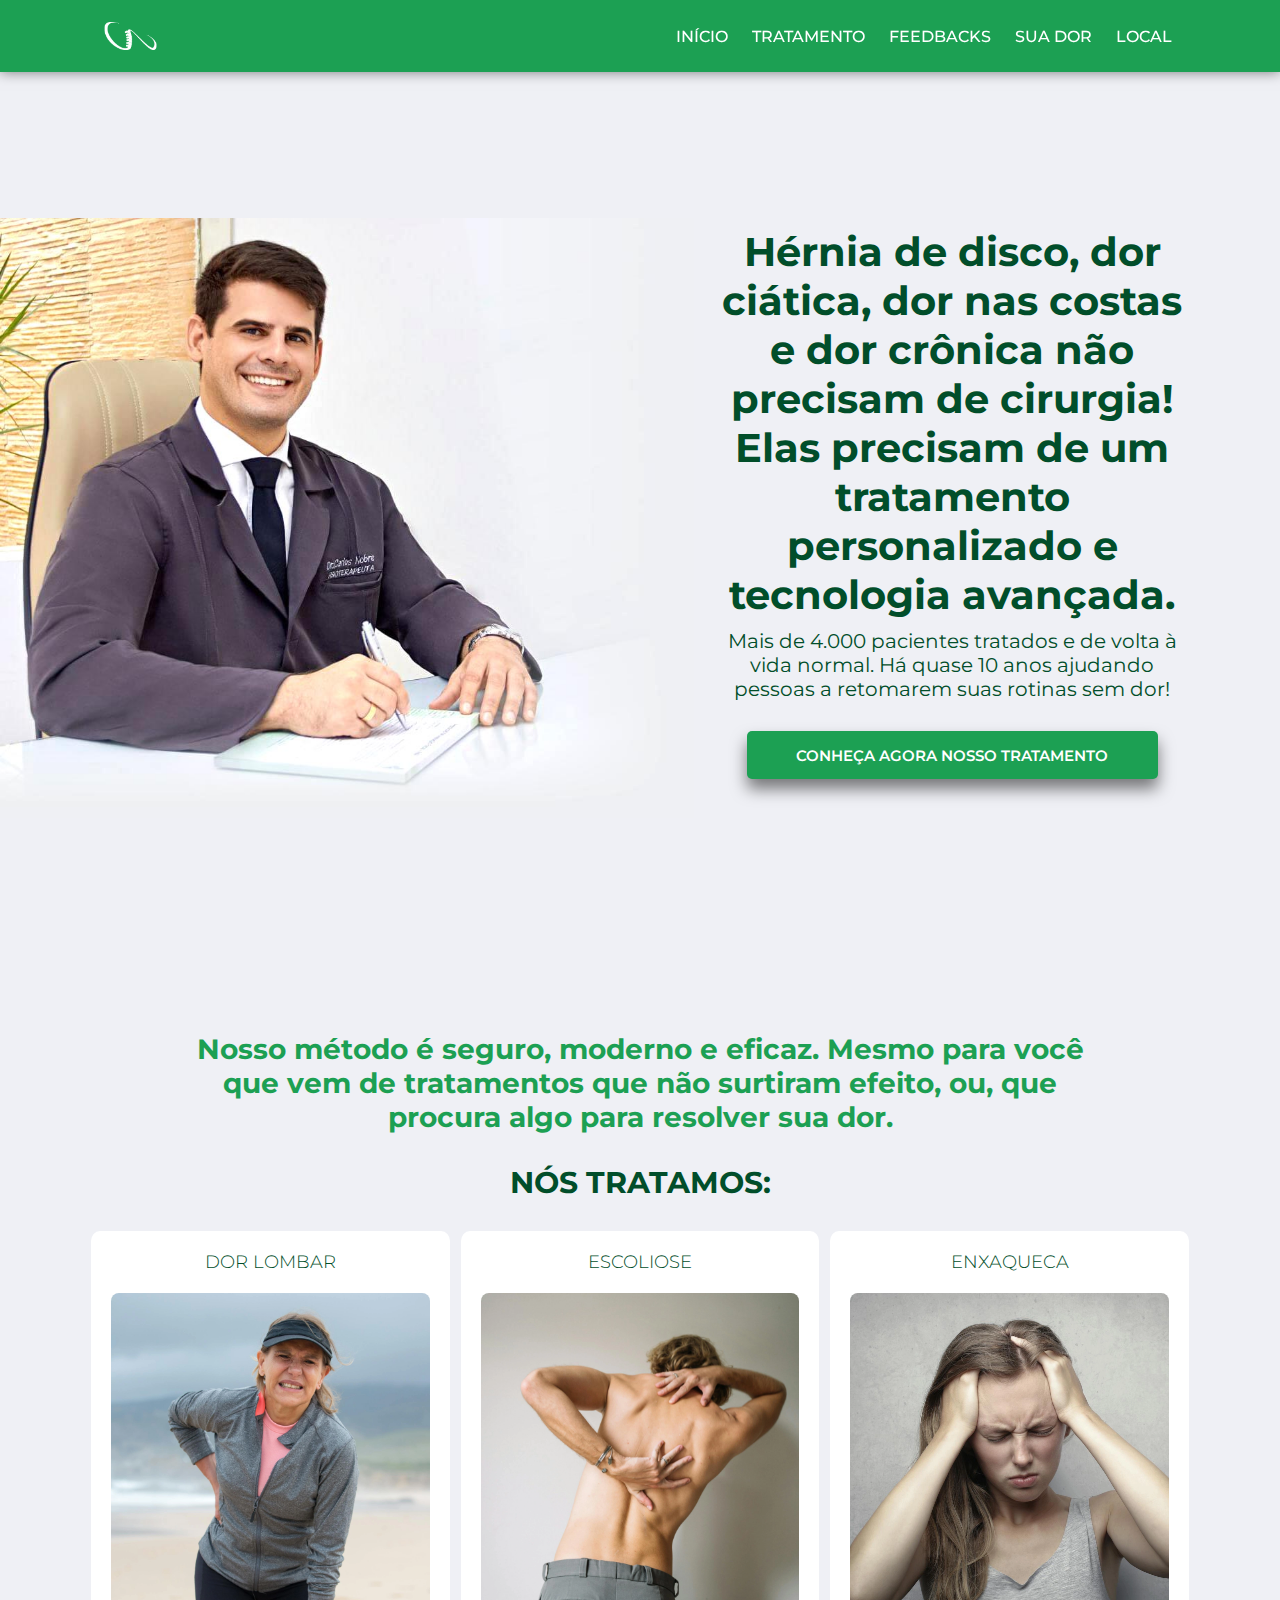
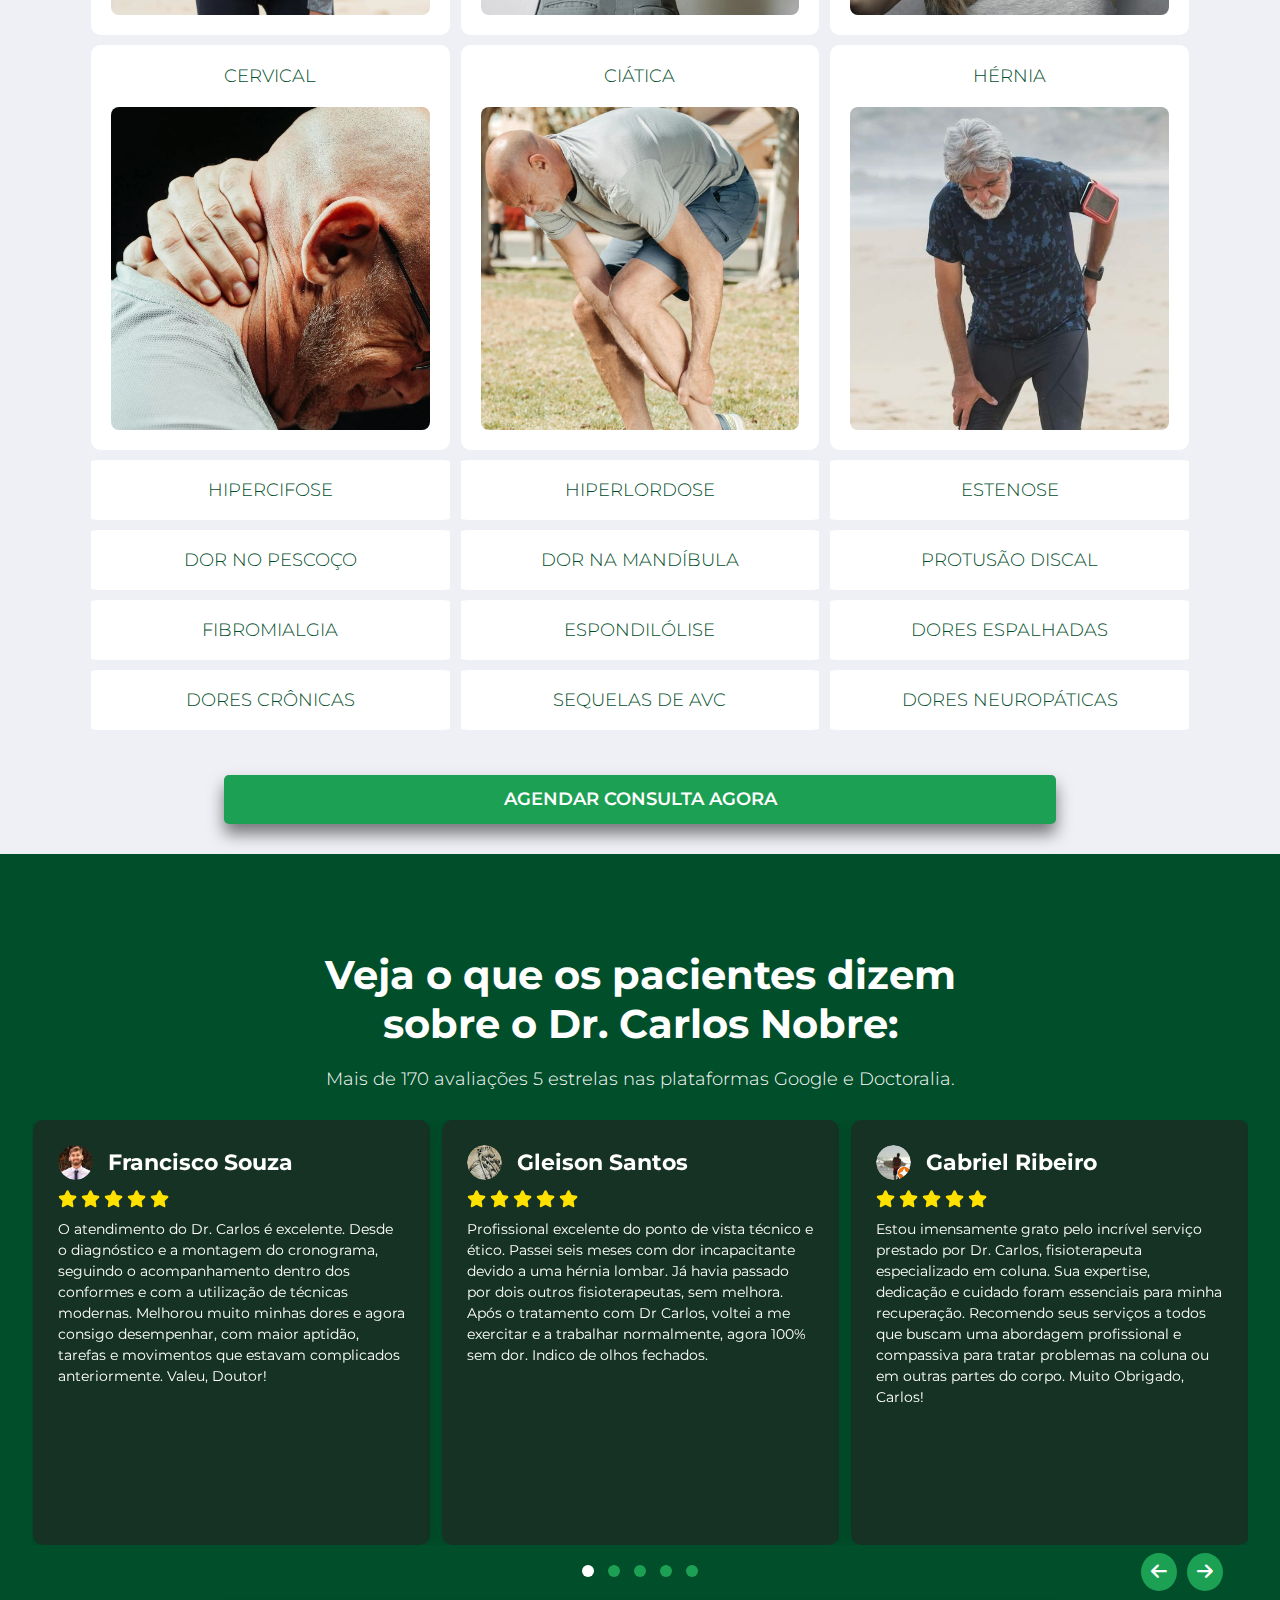
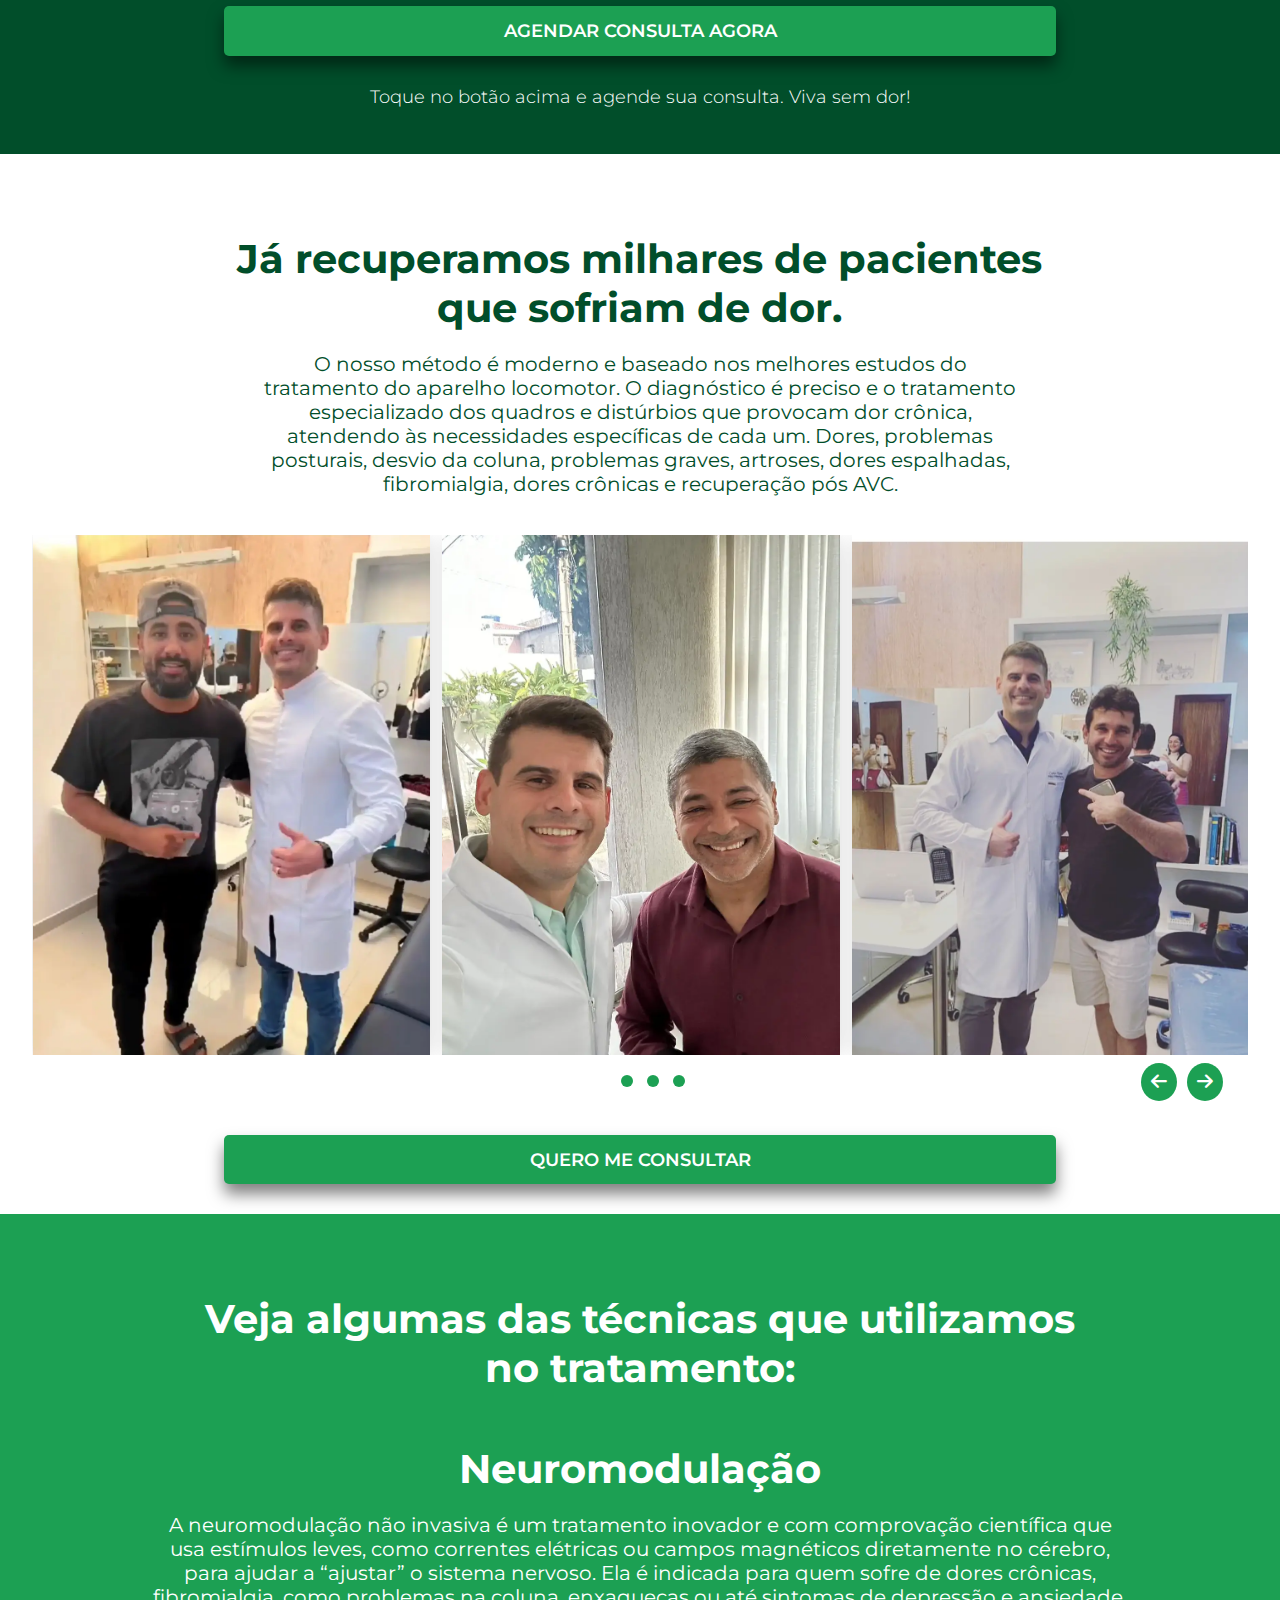
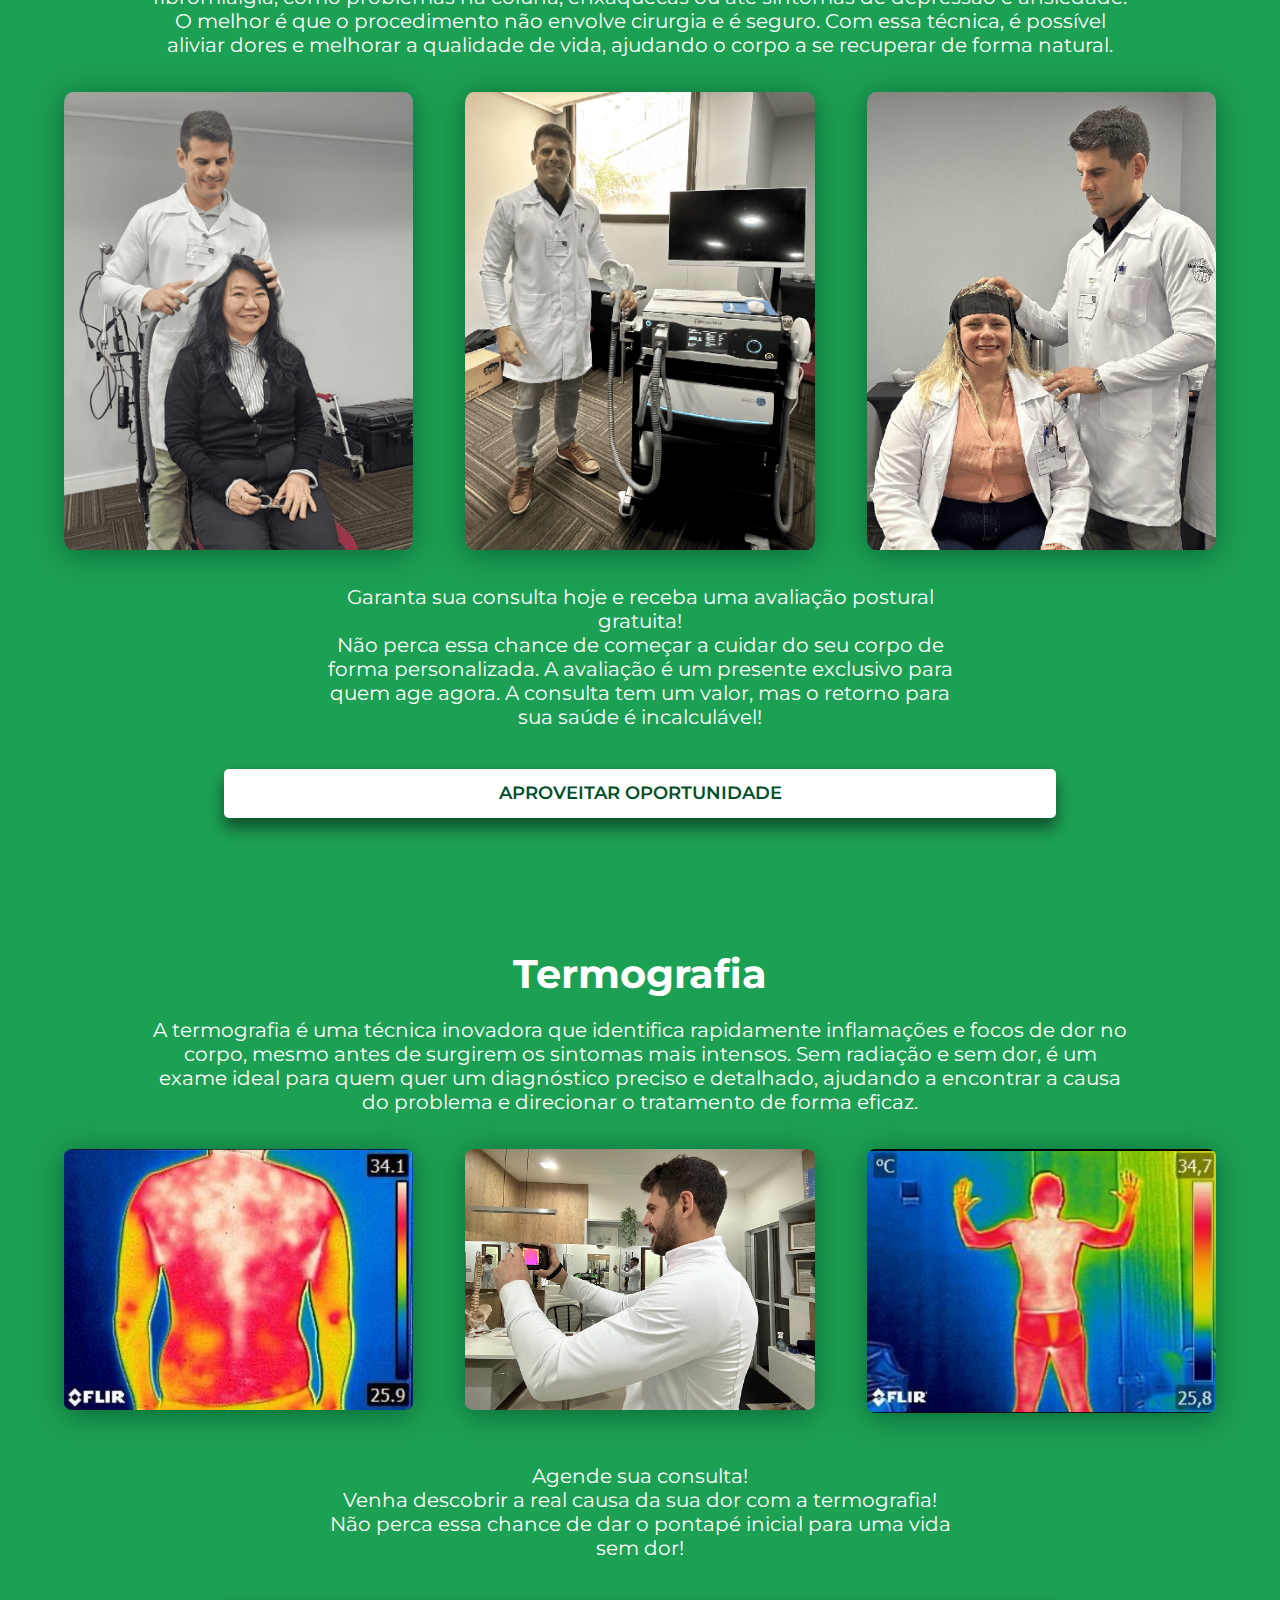
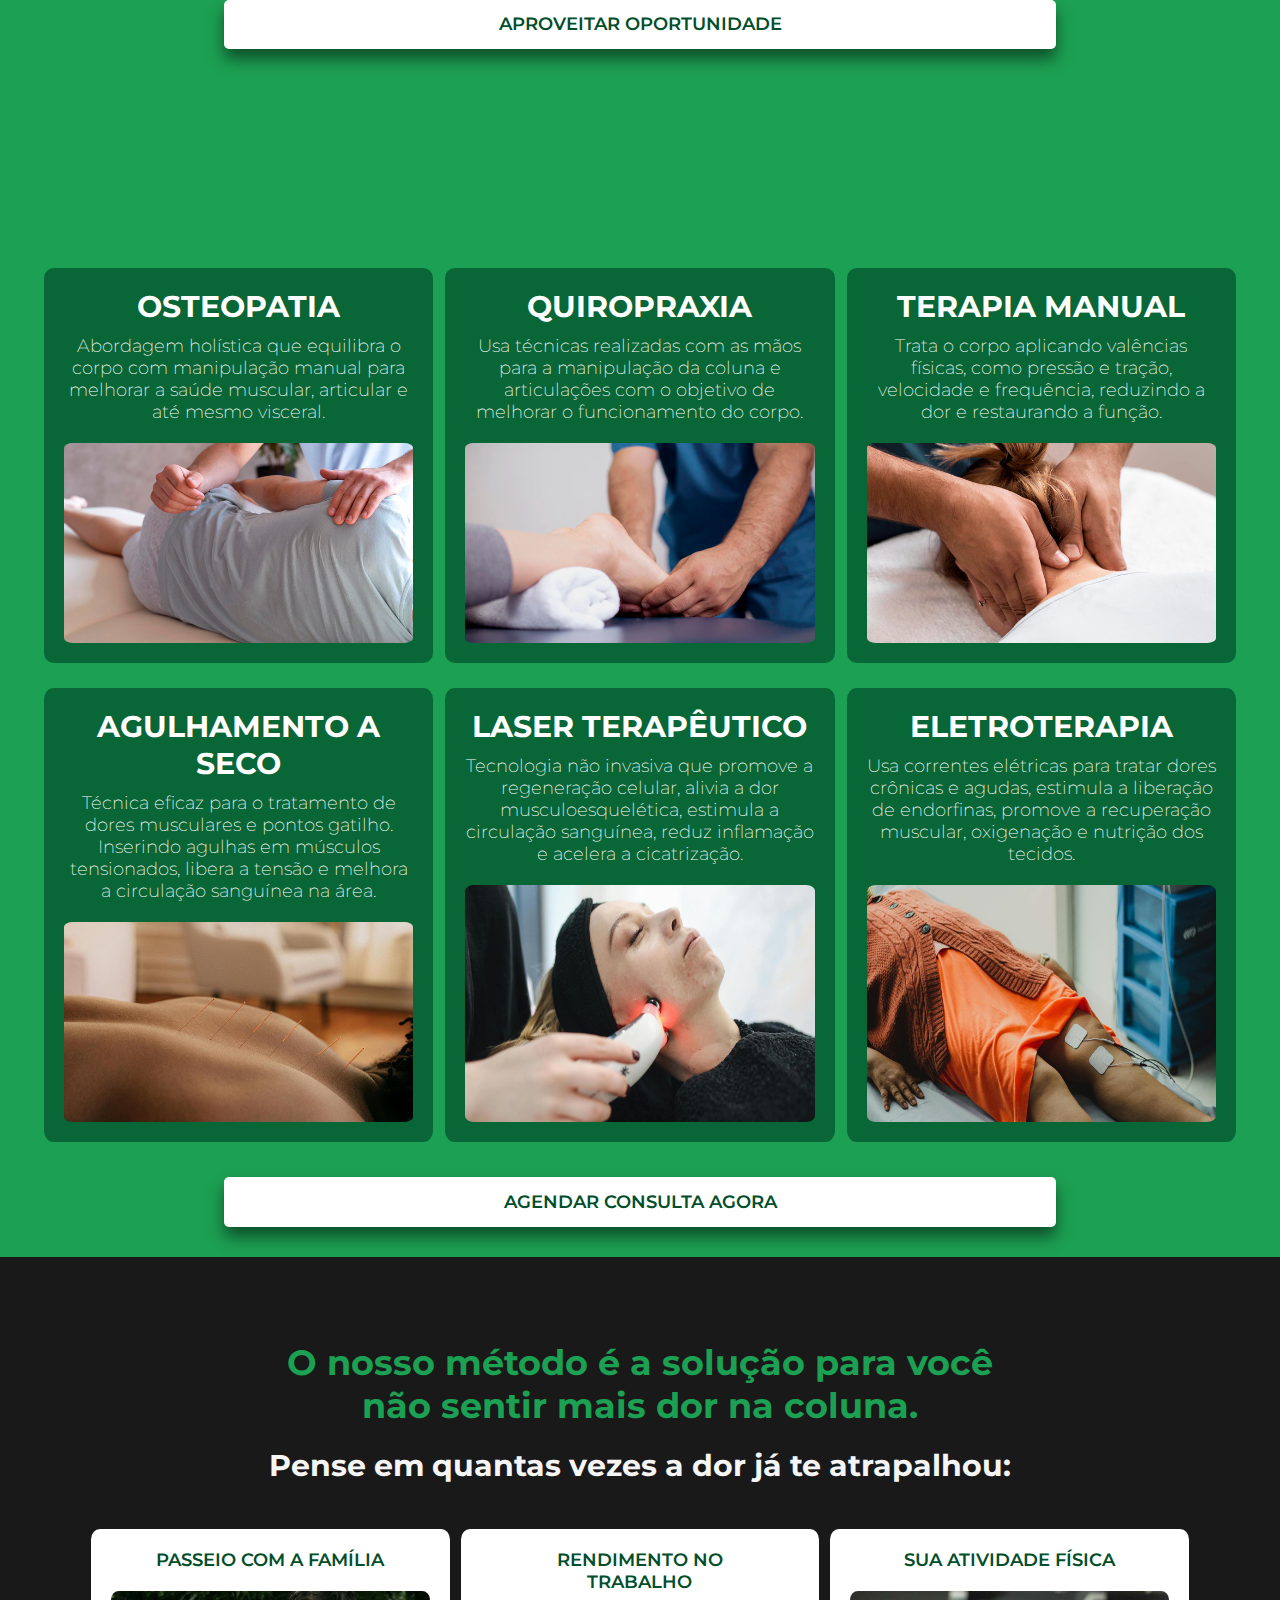
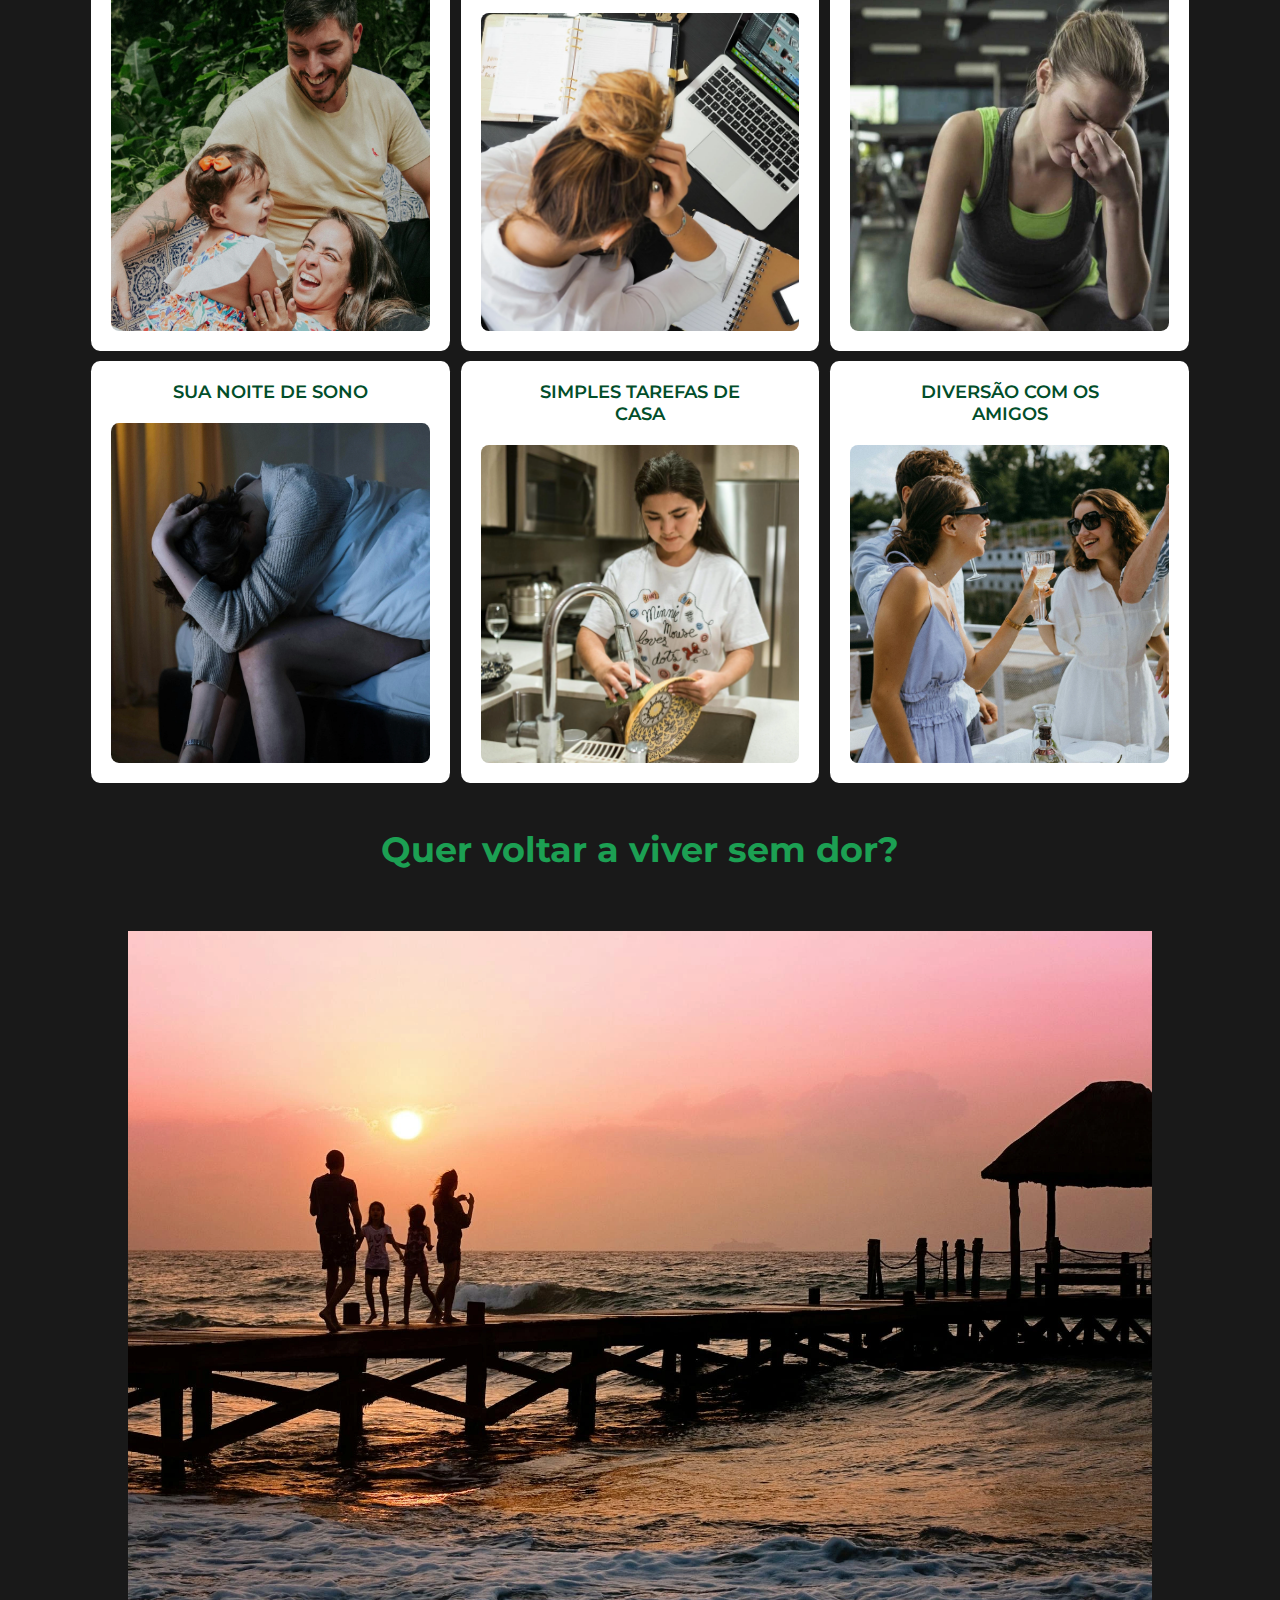
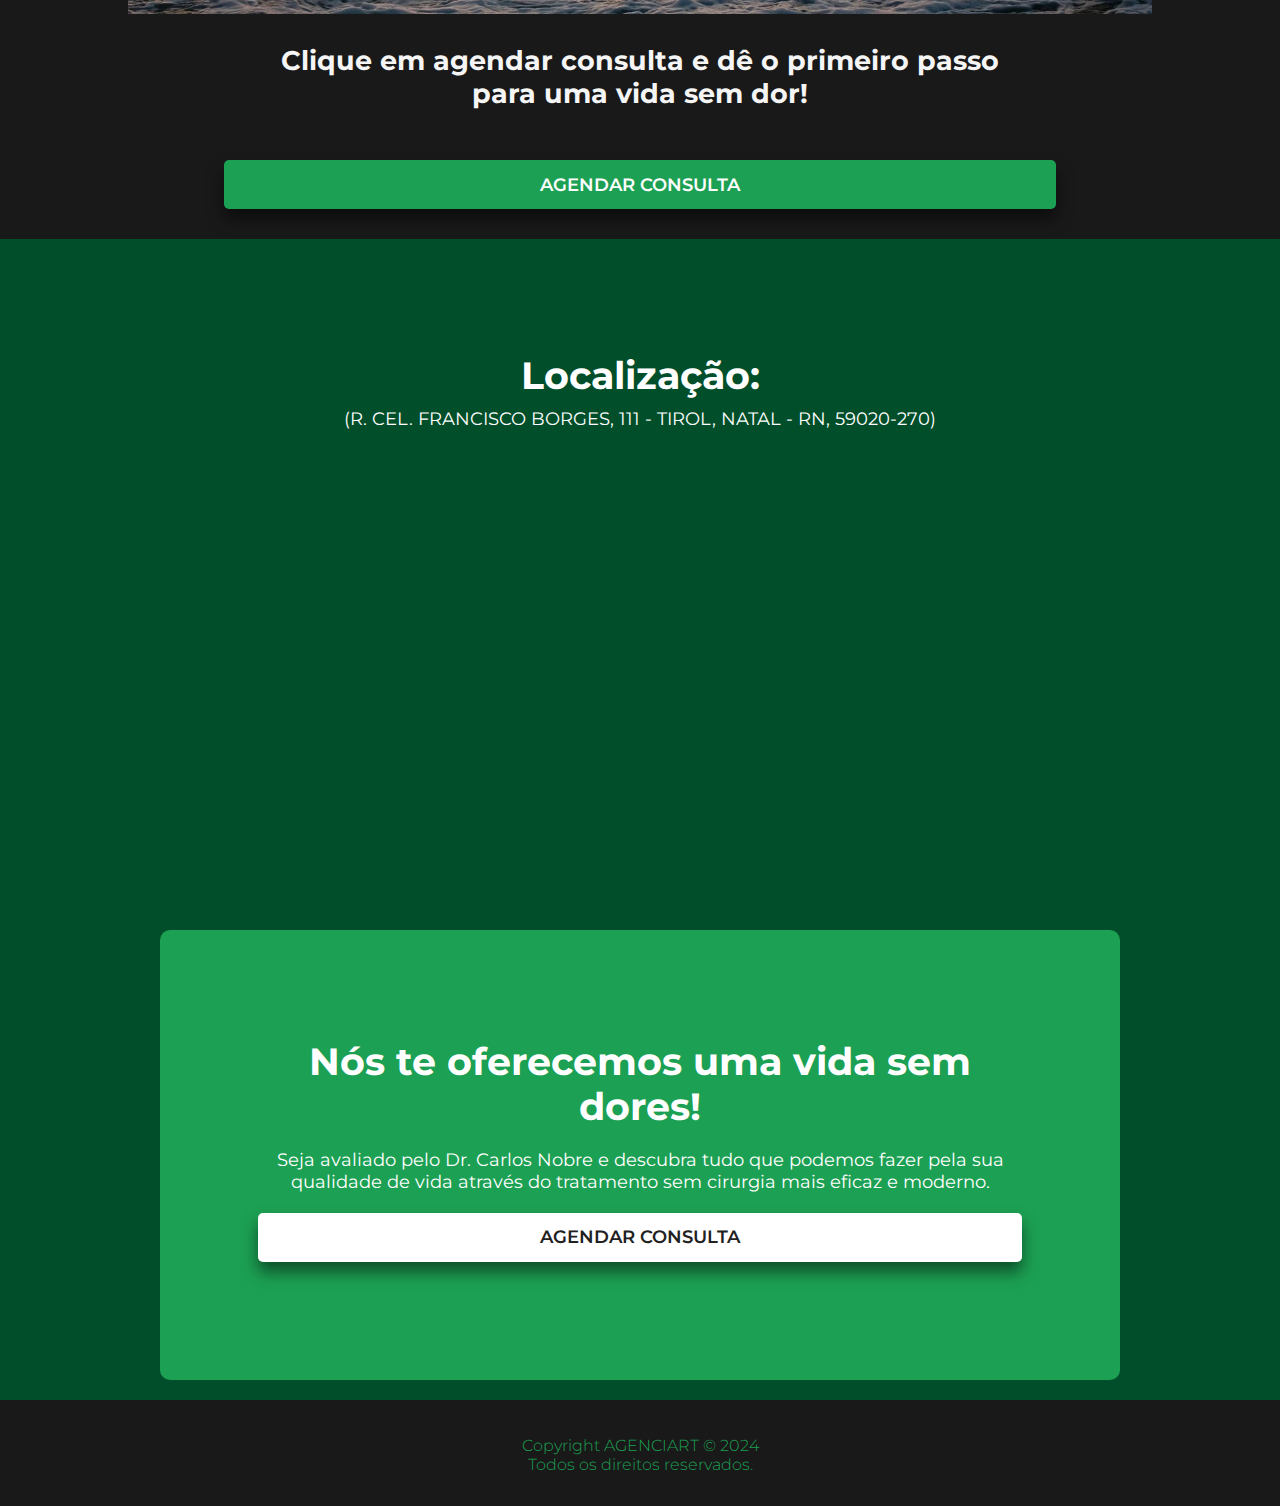
==== commit bcca4b92: "updating home section text" ====
--- a/index.html
+++ b/index.html
@@ -74,16 +74,14 @@
             </div>
             <div class="container">
                 <h1>
-                    Sofrendo com dor?
+                    Hérnia de disco, dor ciática, dor nas costas e dor crônica não precisam de cirurgia!
+                    Elas precisam de um tratamento personalizado e tecnologia avançada.
                 </h1>
-                <h2>
-                    Temos a solução definitiva para você!
-                </h2>
                 <p>
-                    Nosso tratamento combina as técnicas mais avançadas e eficazes para aliviar suas dores sem a necessidade de cirurgia. Utilizamos uma abordagem integrada com Fisioterapia, Osteopatia, Quiropraxia, diagnóstico preciso por Termografia e Neuromodulação não invasiva. Uma experiência de tratamento diferenciada, realizada por um dos poucos profissionais habilitados no Brasil!
+                    Mais de 4.000 pacientes tratados e de volta à vida normal. Há quase 10 anos ajudando pessoas a retomarem suas rotinas sem dor!
                 </p>
                 <a class="botao-cta-2" onclick="return gtag_report_conversion('https://api.whatsapp.com/send?phone=5584996512262&text=Ol%C3%A1%2C%20gostaria%20de%20agendar%20uma%20consulta%20com%20Dr.%20Carlos%20Nobre%20e%20tamb%C3%A9m%20ganhar%20uma%20avalia%C3%A7%C3%A3o%20postural%20gratuita.');"
-                href="https://api.whatsapp.com/send?phone=5584996512262&text=Ol%C3%A1%2C%20gostaria%20de%20agendar%20uma%20consulta%20com%20Dr.%20Carlos%20Nobre%20e%20tamb%C3%A9m%20ganhar%20uma%20avalia%C3%A7%C3%A3o%20postural%20gratuita. " target="_blank ">AGENDAR CONSULTA</a>
+                href="https://api.whatsapp.com/send?phone=5584996512262&text=Ol%C3%A1%2C%20gostaria%20de%20agendar%20uma%20consulta%20com%20Dr.%20Carlos%20Nobre%20e%20tamb%C3%A9m%20ganhar%20uma%20avalia%C3%A7%C3%A3o%20postural%20gratuita. " target="_blank ">CONHEÇA AGORA NOSSO TRATAMENTO</a>
             </div>
             <div class="container-picture-2">
                 <!--
--- a/assets/css/styles.css
+++ b/assets/css/styles.css
@@ -242,7 +242,7 @@
 
 .home h1{
     margin: 0 auto;
-    font-size: 50px;
+    font-size: 40px;
     color: var(--primary-color);
     width: 100%;
     text-align: center;
@@ -253,7 +253,7 @@
     margin: 0 auto;
     font-size: 20px;
     color: var(--primary-color);
-    width: 92.5%;
+    width: 95%;
     text-align: center;
     padding-bottom: 10px;
 }
@@ -276,7 +276,8 @@
     box-shadow: 0 10px 16px 0 rgba(0, 0, 0, .5);
     display: flex;
     width: 85%;
-    font-size: 18px;
+    font-size: 15px;
+    text-align: center;
     font-weight: 600;
     margin: 0 auto;
     min-width: 5.25rem;
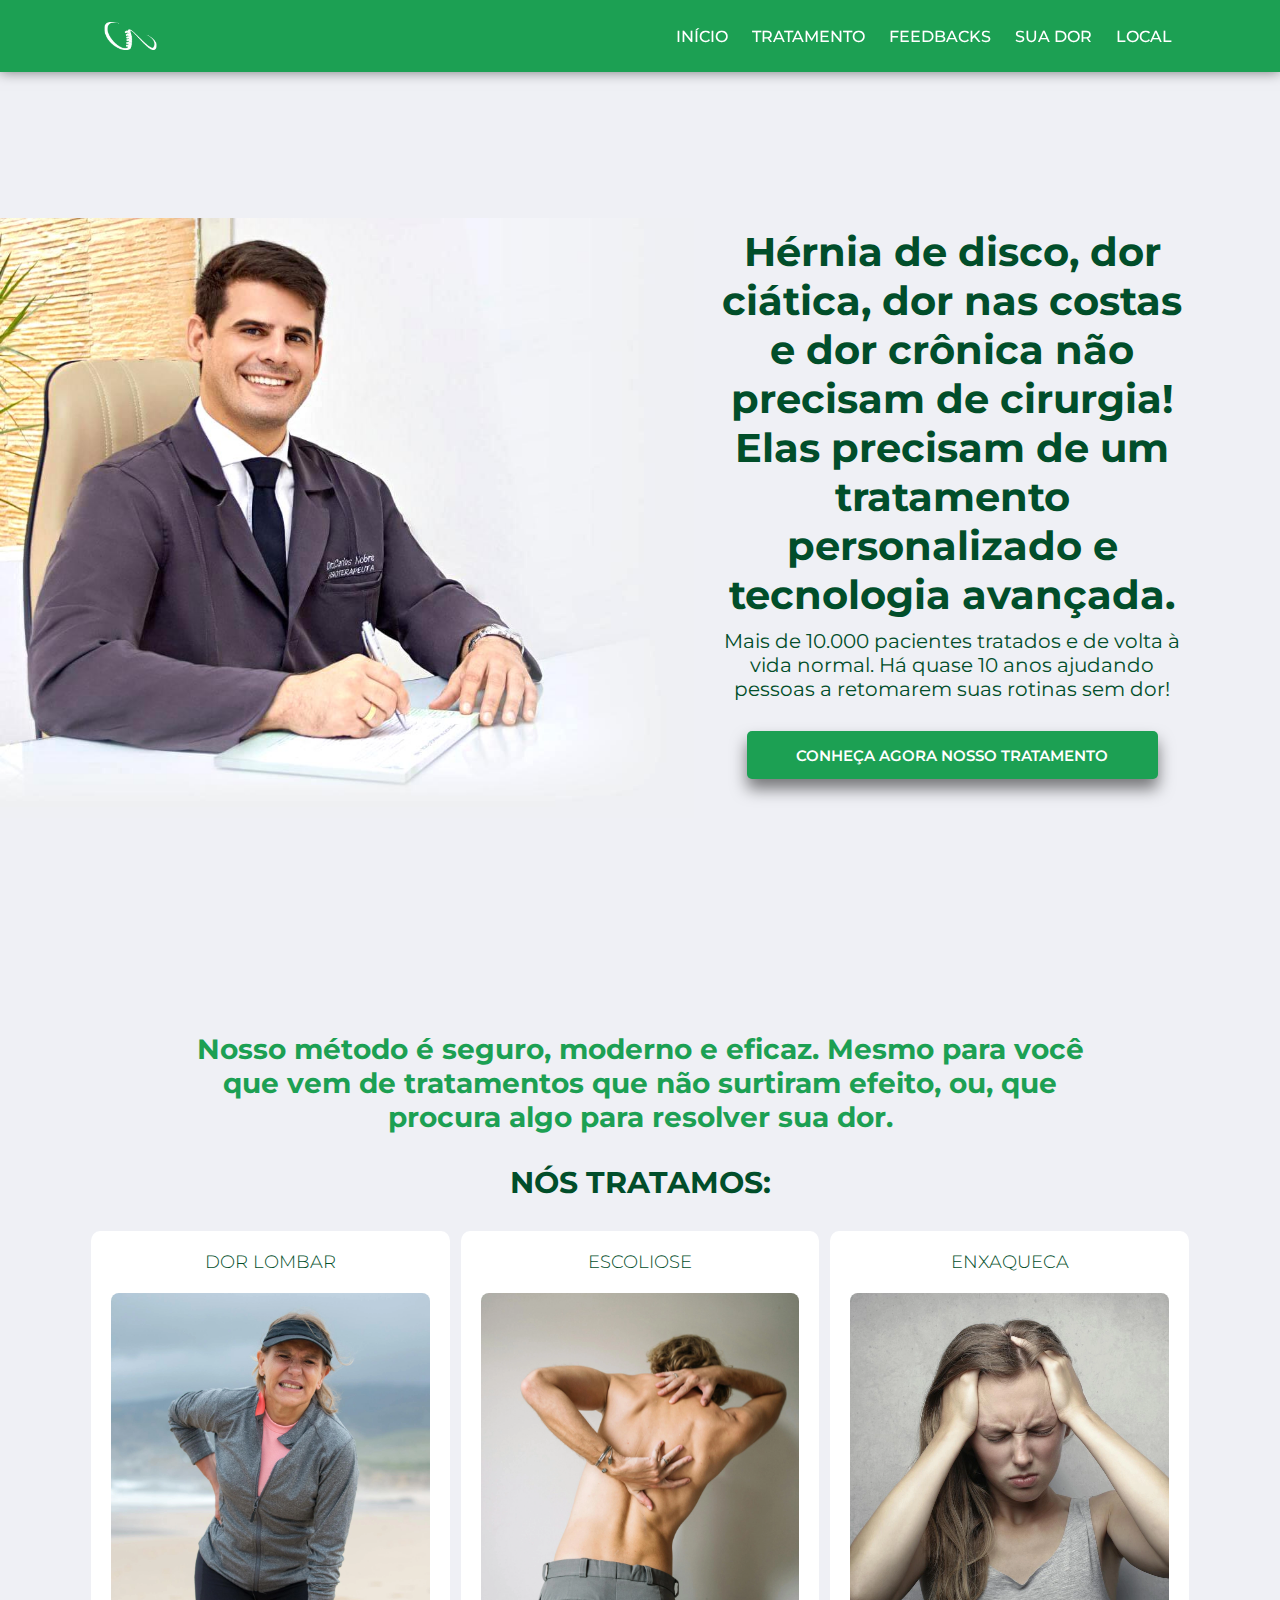
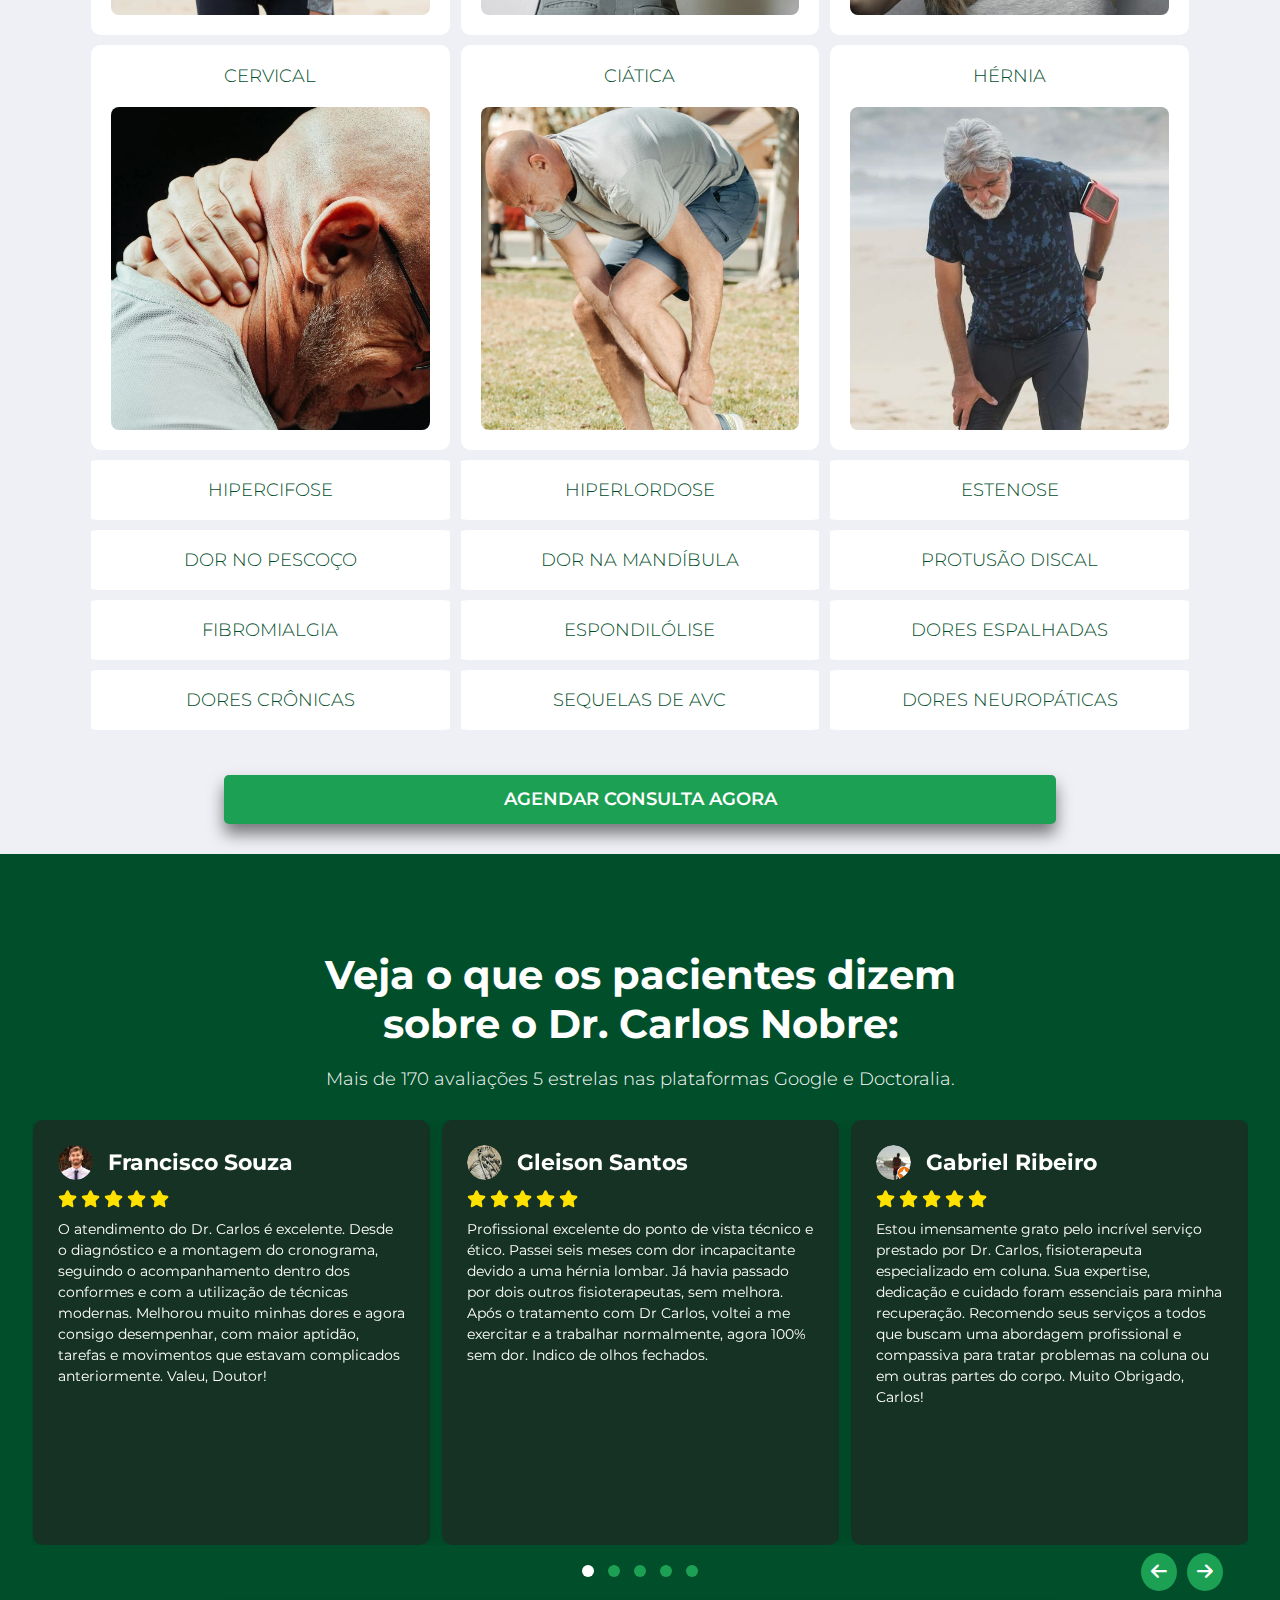
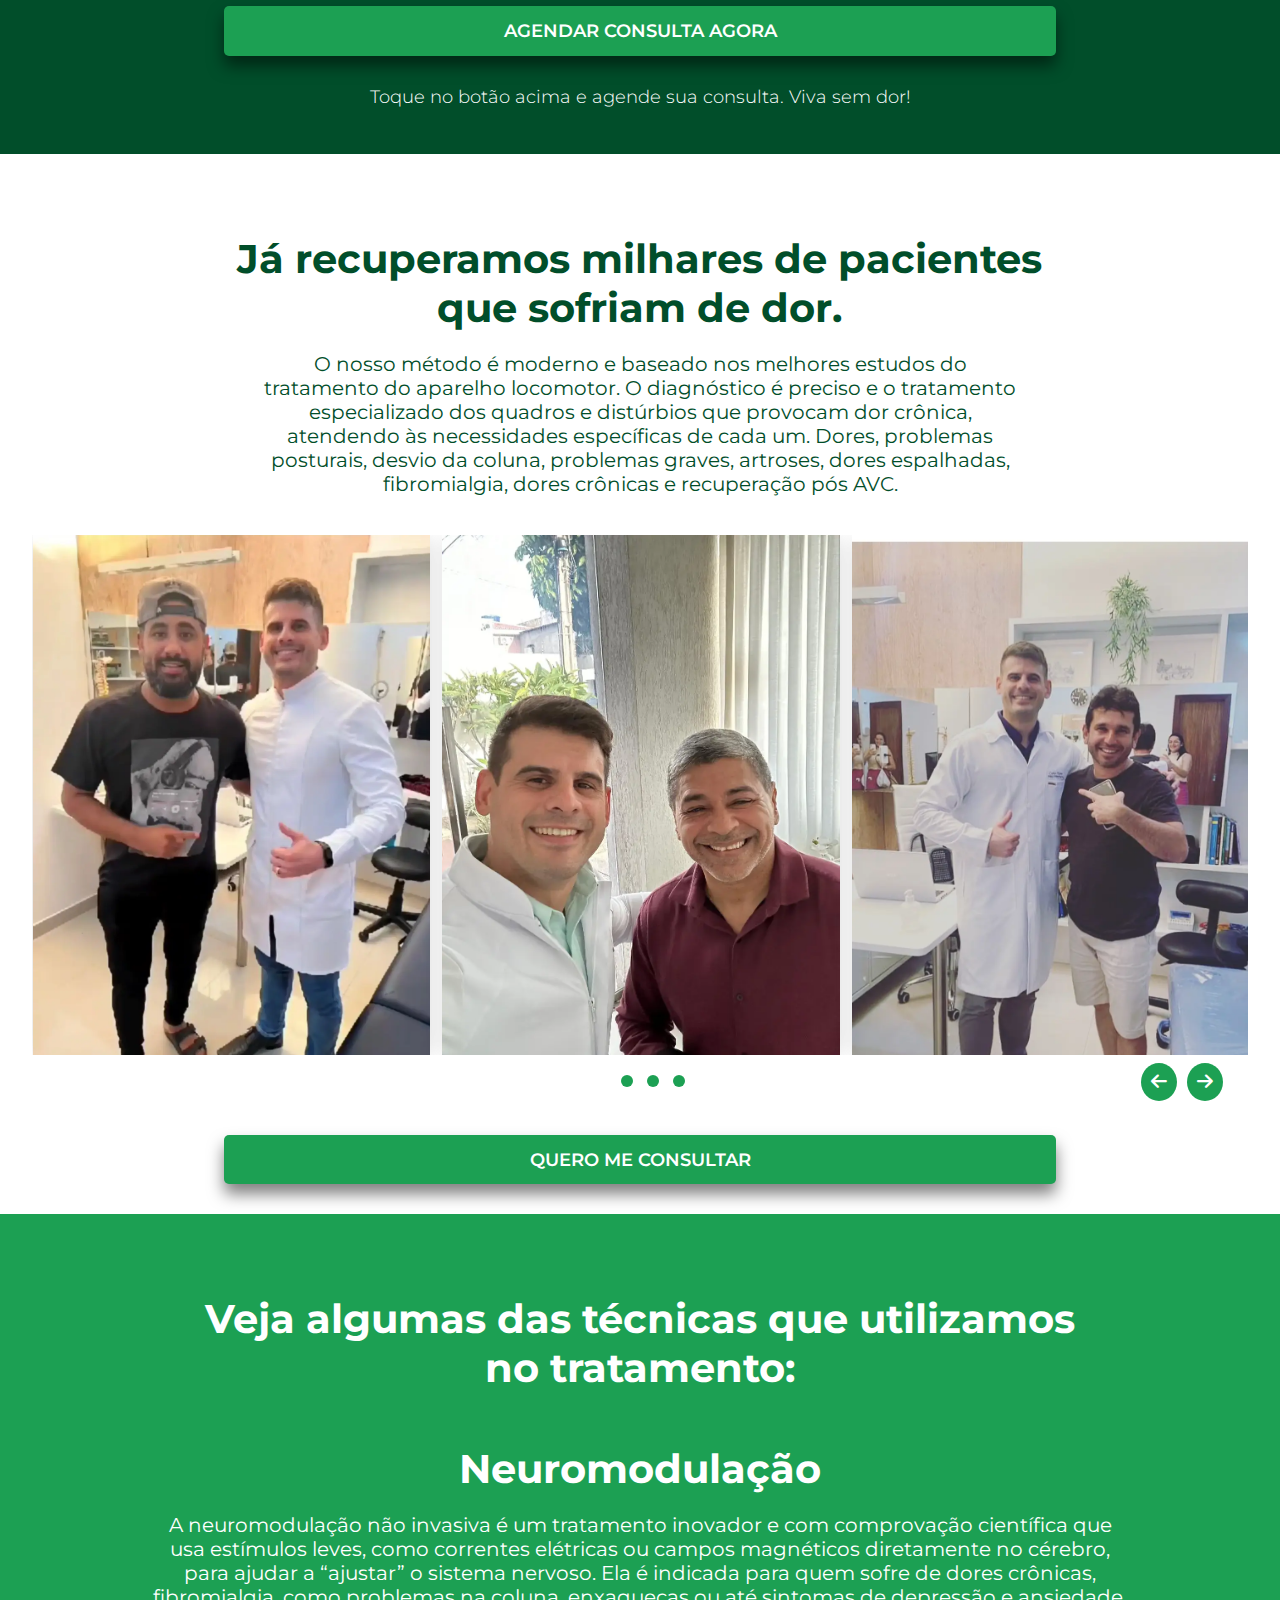
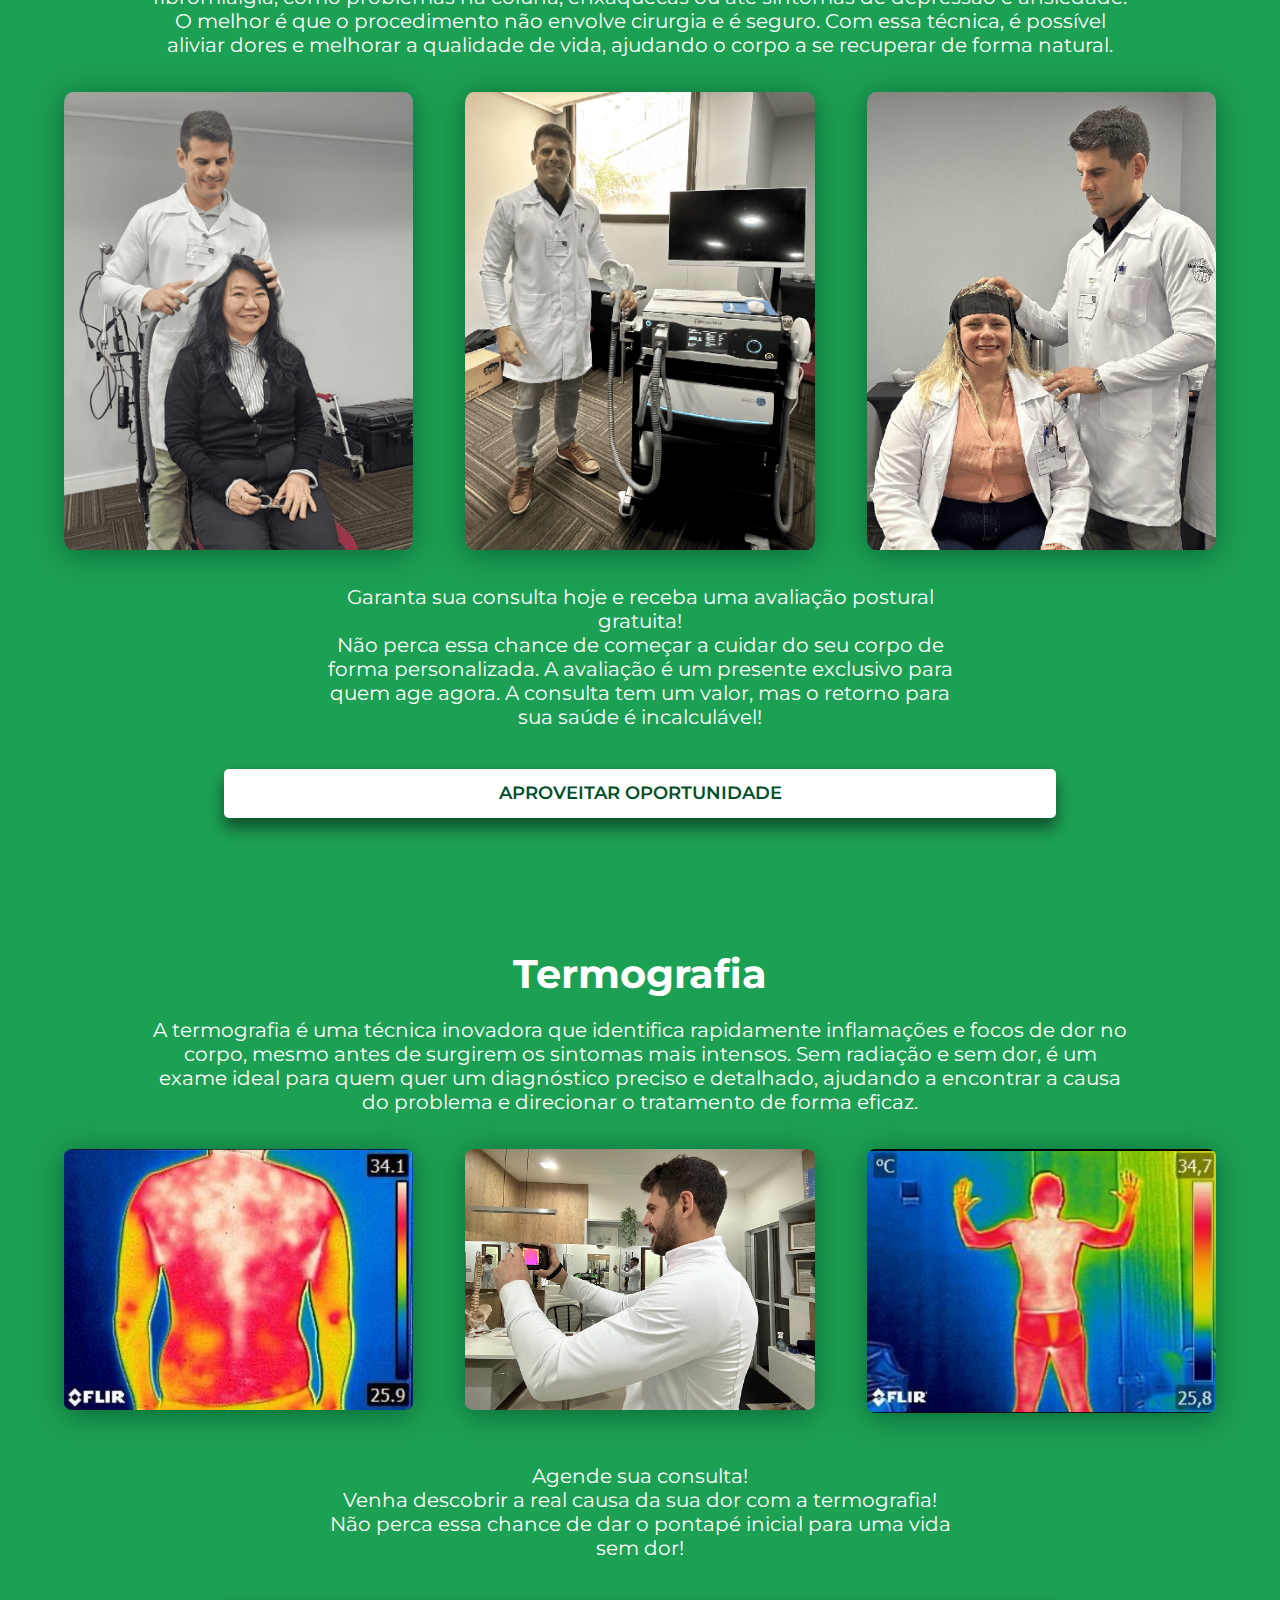
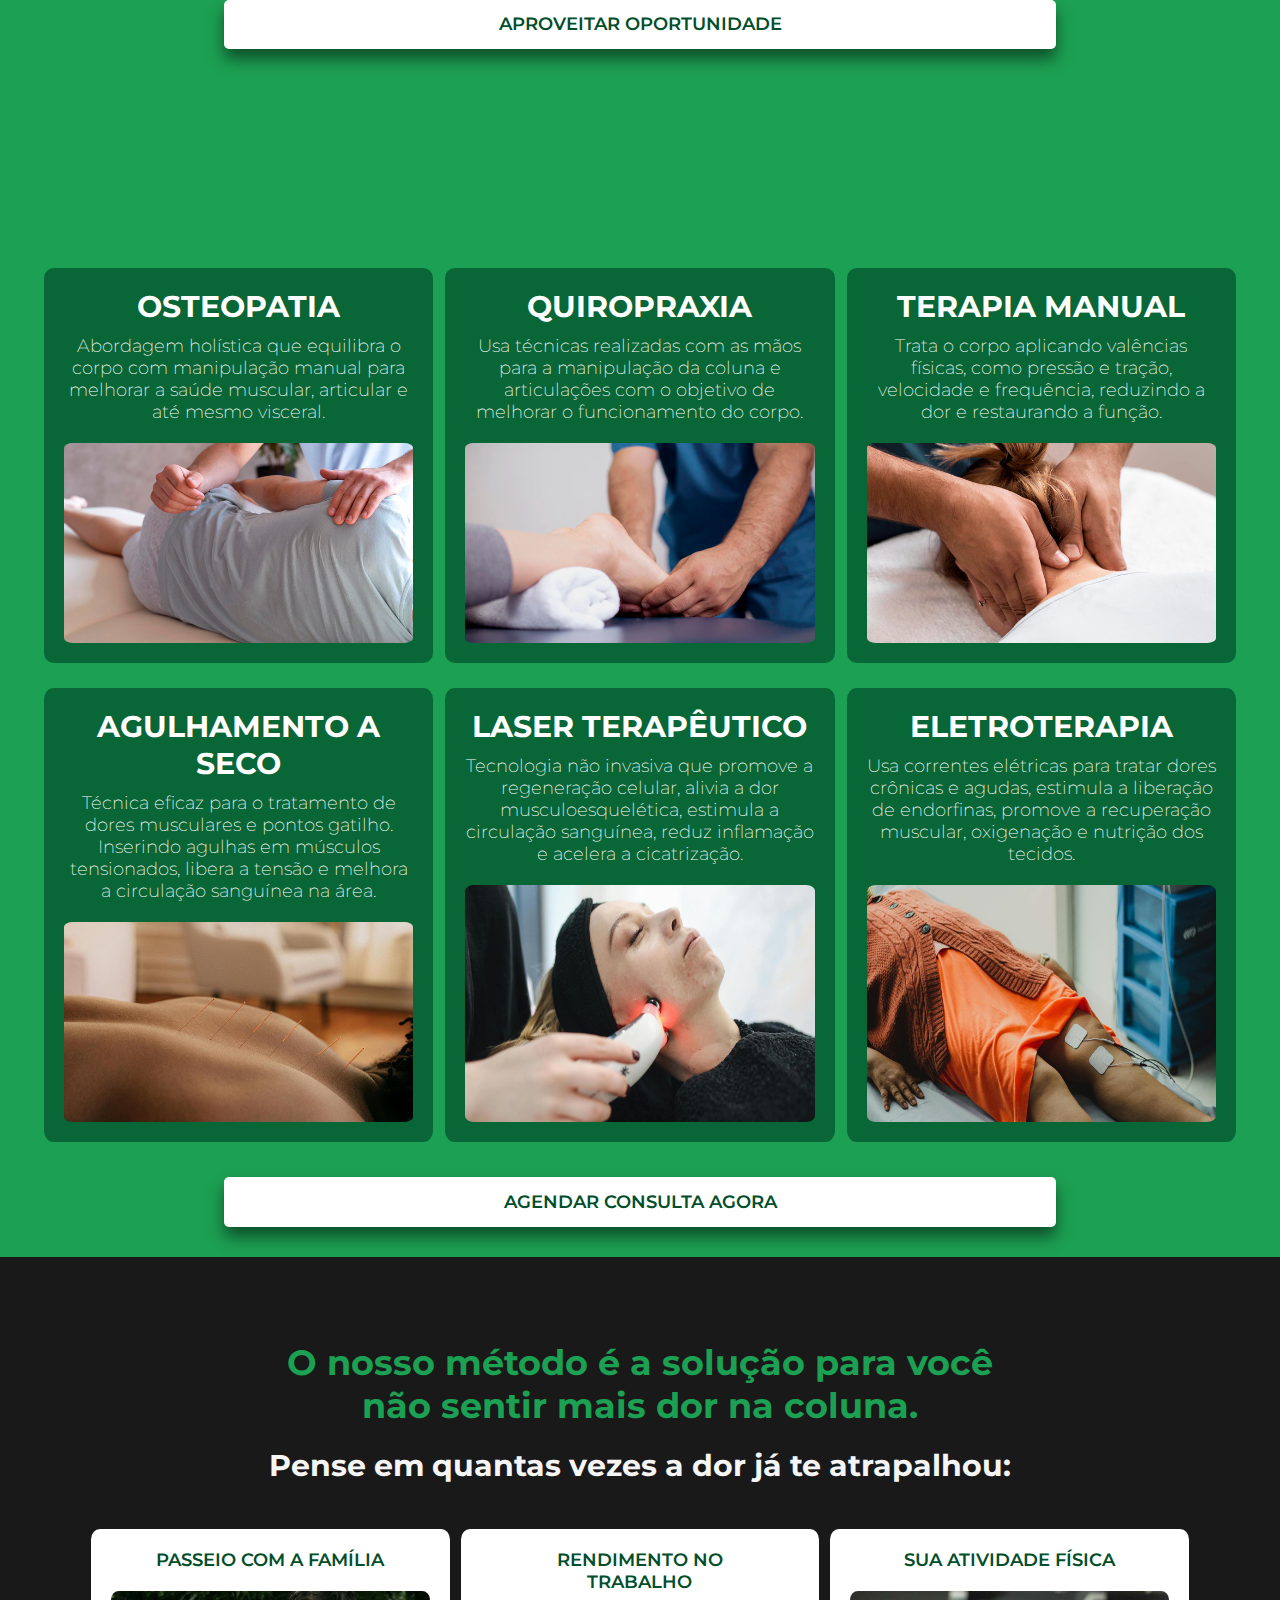
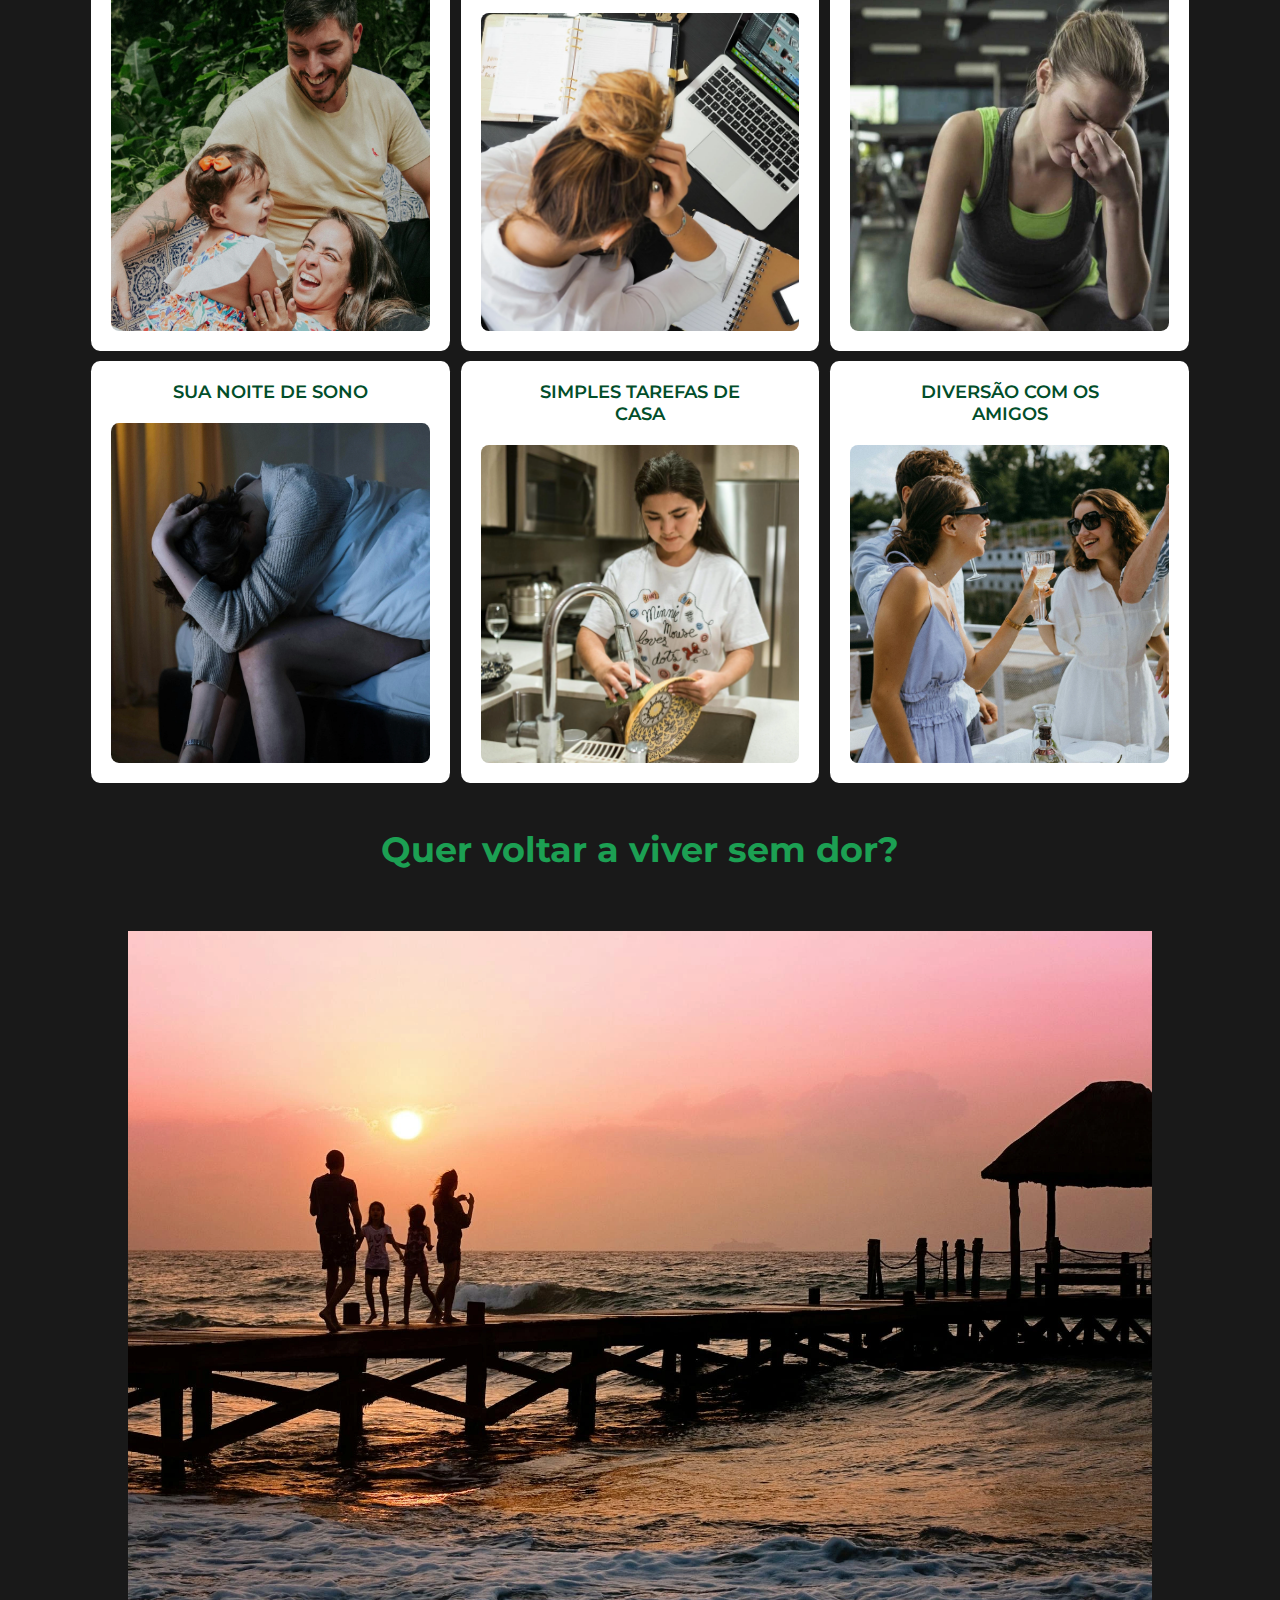
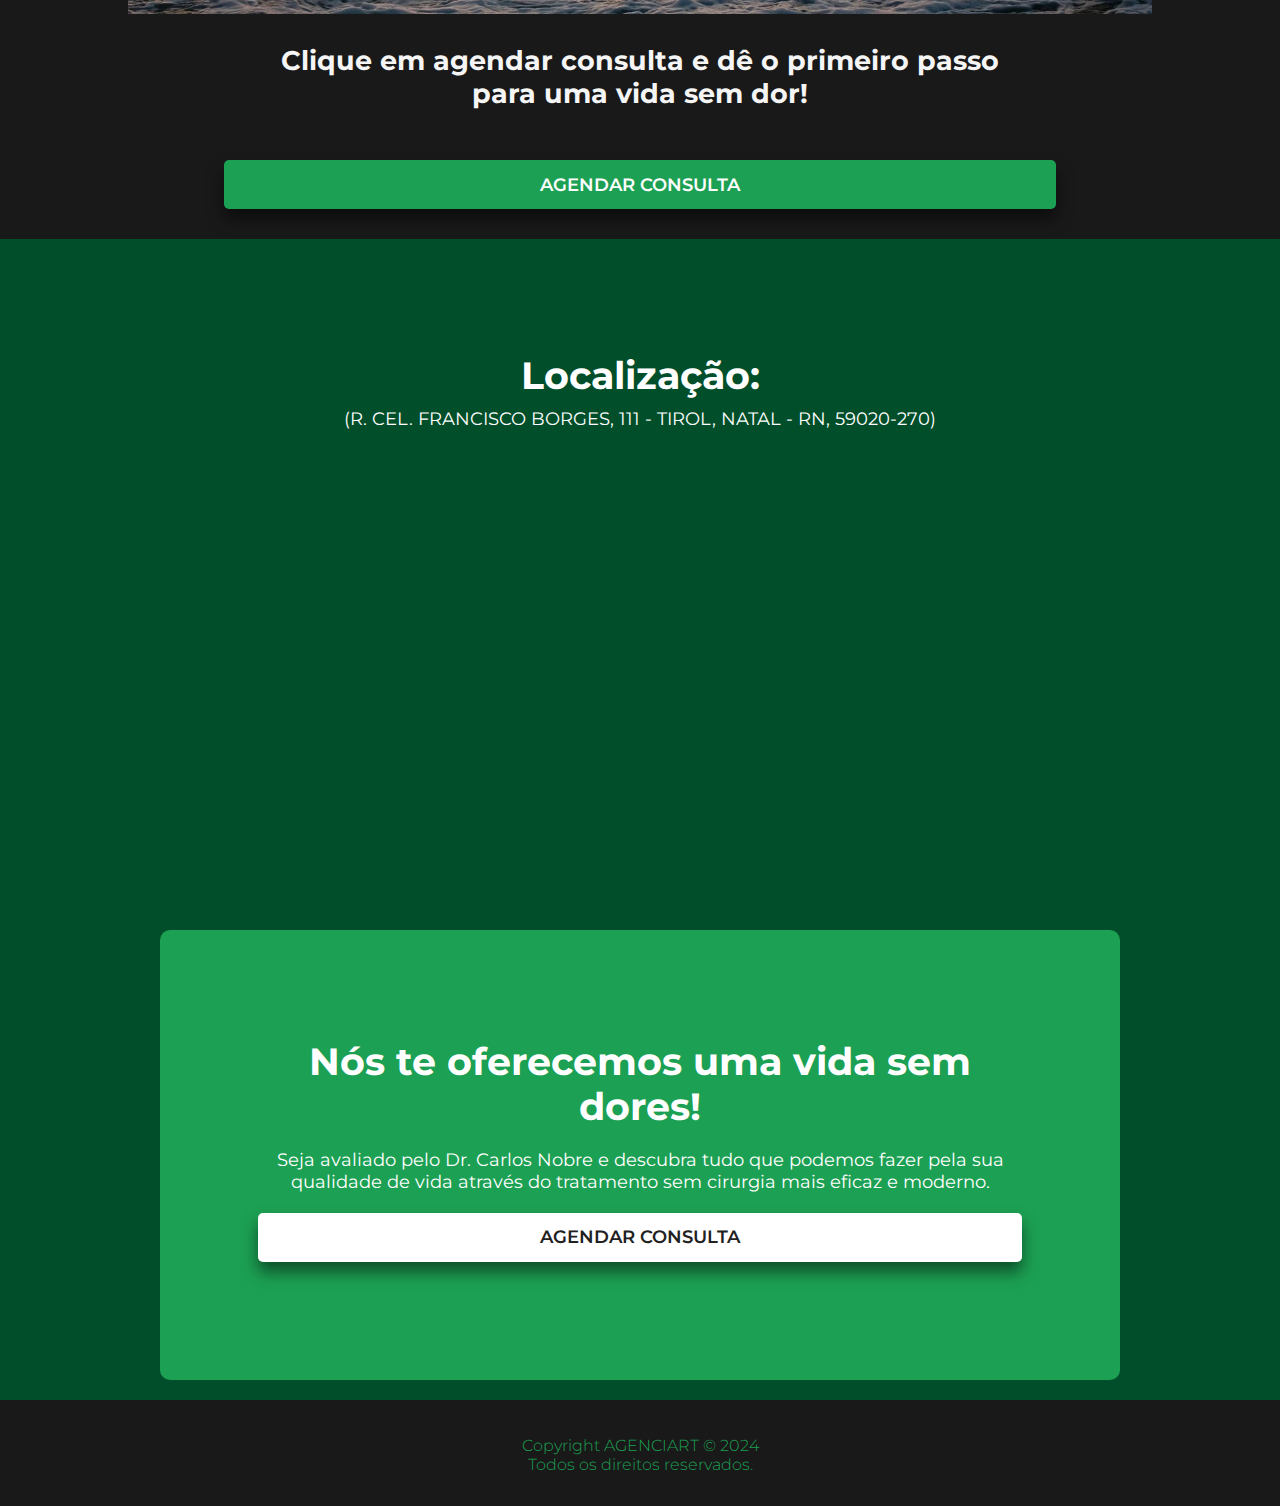
==== commit 13676ec7: "Update index.html" ====
--- a/index.html
+++ b/index.html
@@ -78,7 +78,7 @@
                     Elas precisam de um tratamento personalizado e tecnologia avançada.
                 </h1>
                 <p>
-                    Mais de 4.000 pacientes tratados e de volta à vida normal. Há quase 10 anos ajudando pessoas a retomarem suas rotinas sem dor!
+                    Mais de 10.000 pacientes tratados e de volta à vida normal. Há quase 10 anos ajudando pessoas a retomarem suas rotinas sem dor!
                 </p>
                 <a class="botao-cta-2" onclick="return gtag_report_conversion('https://api.whatsapp.com/send?phone=5584996512262&text=Ol%C3%A1%2C%20gostaria%20de%20agendar%20uma%20consulta%20com%20Dr.%20Carlos%20Nobre%20e%20tamb%C3%A9m%20ganhar%20uma%20avalia%C3%A7%C3%A3o%20postural%20gratuita.');"
                 href="https://api.whatsapp.com/send?phone=5584996512262&text=Ol%C3%A1%2C%20gostaria%20de%20agendar%20uma%20consulta%20com%20Dr.%20Carlos%20Nobre%20e%20tamb%C3%A9m%20ganhar%20uma%20avalia%C3%A7%C3%A3o%20postural%20gratuita. " target="_blank ">CONHEÇA AGORA NOSSO TRATAMENTO</a>
--- a/assets/css/styles.css
+++ b/assets/css/styles.css
@@ -1650,8 +1650,8 @@
         transition: .25s ease-in;
     }
     .home h1{
-        font-size: 40px;
-        width: 80%;
+        font-size: 27.5px;
+        width: 100%;
         margin-top: 25px;
         margin-bottom: 0px;
     }
